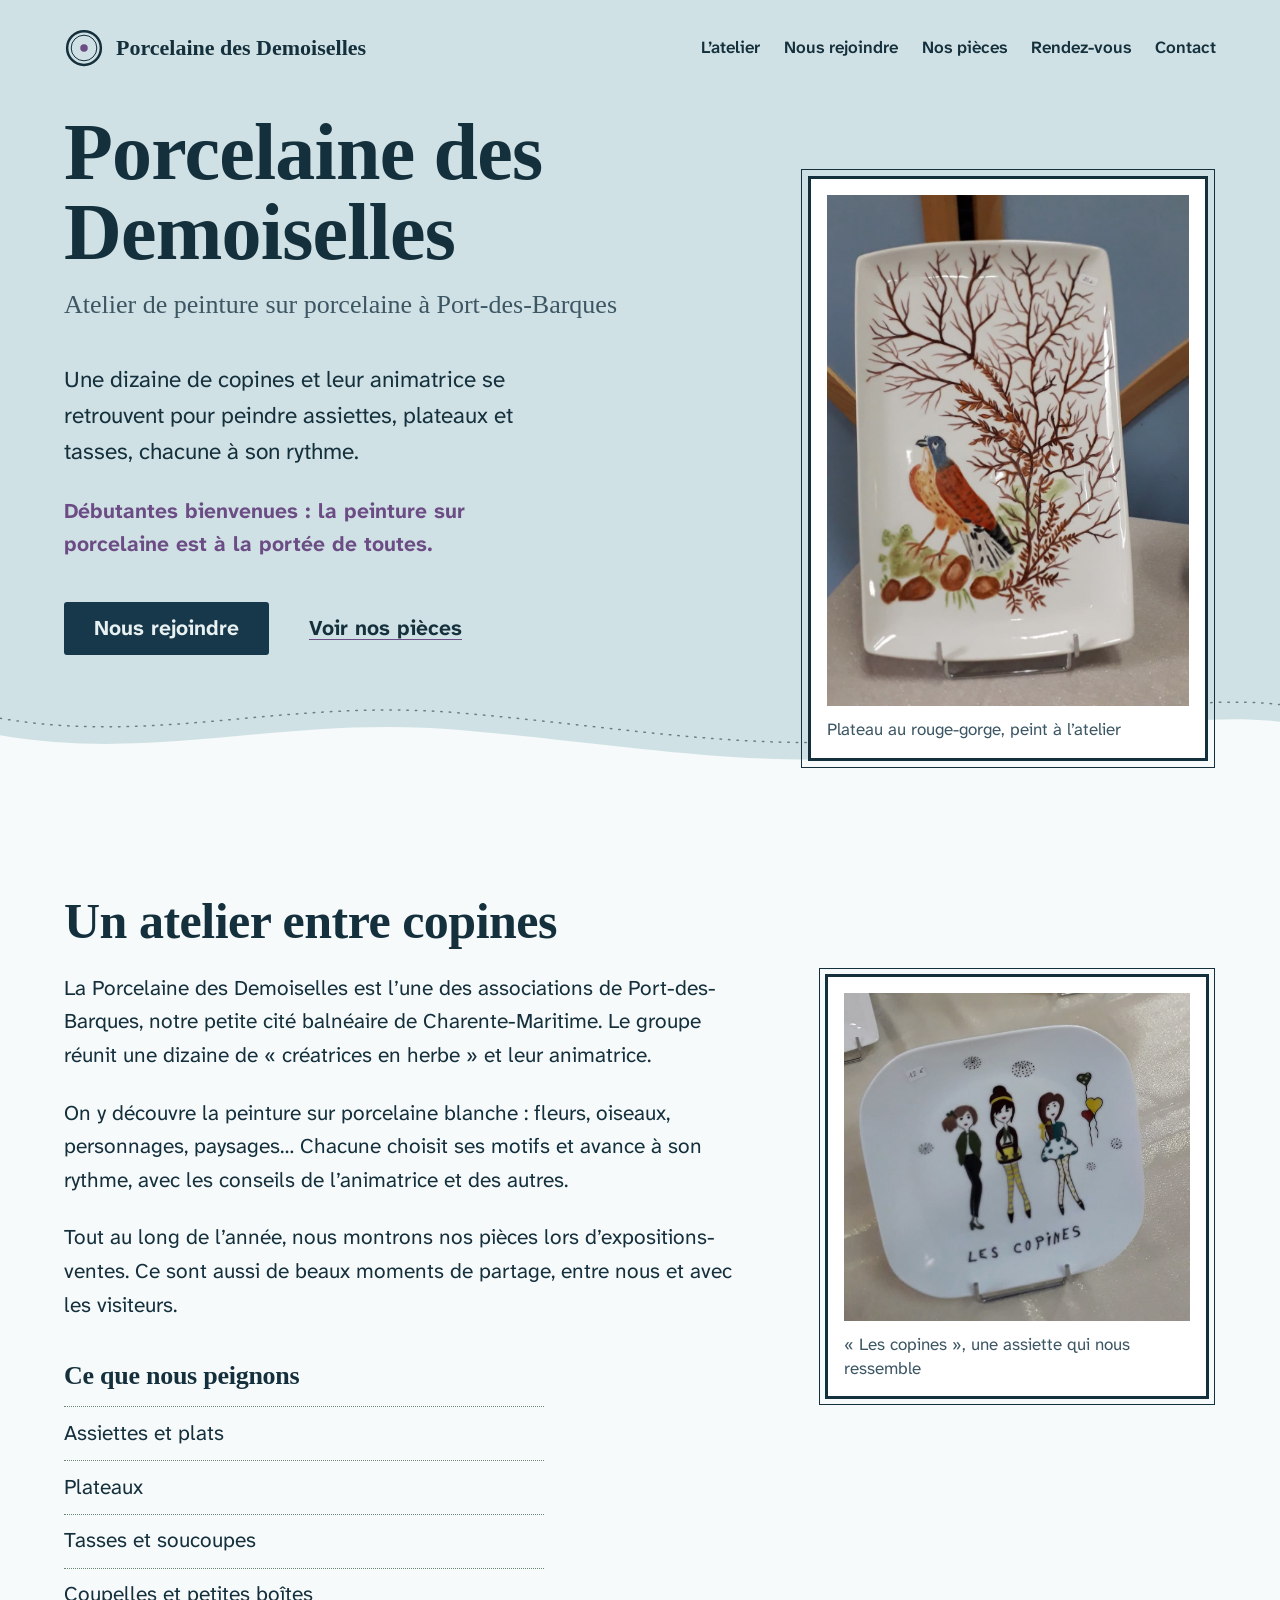
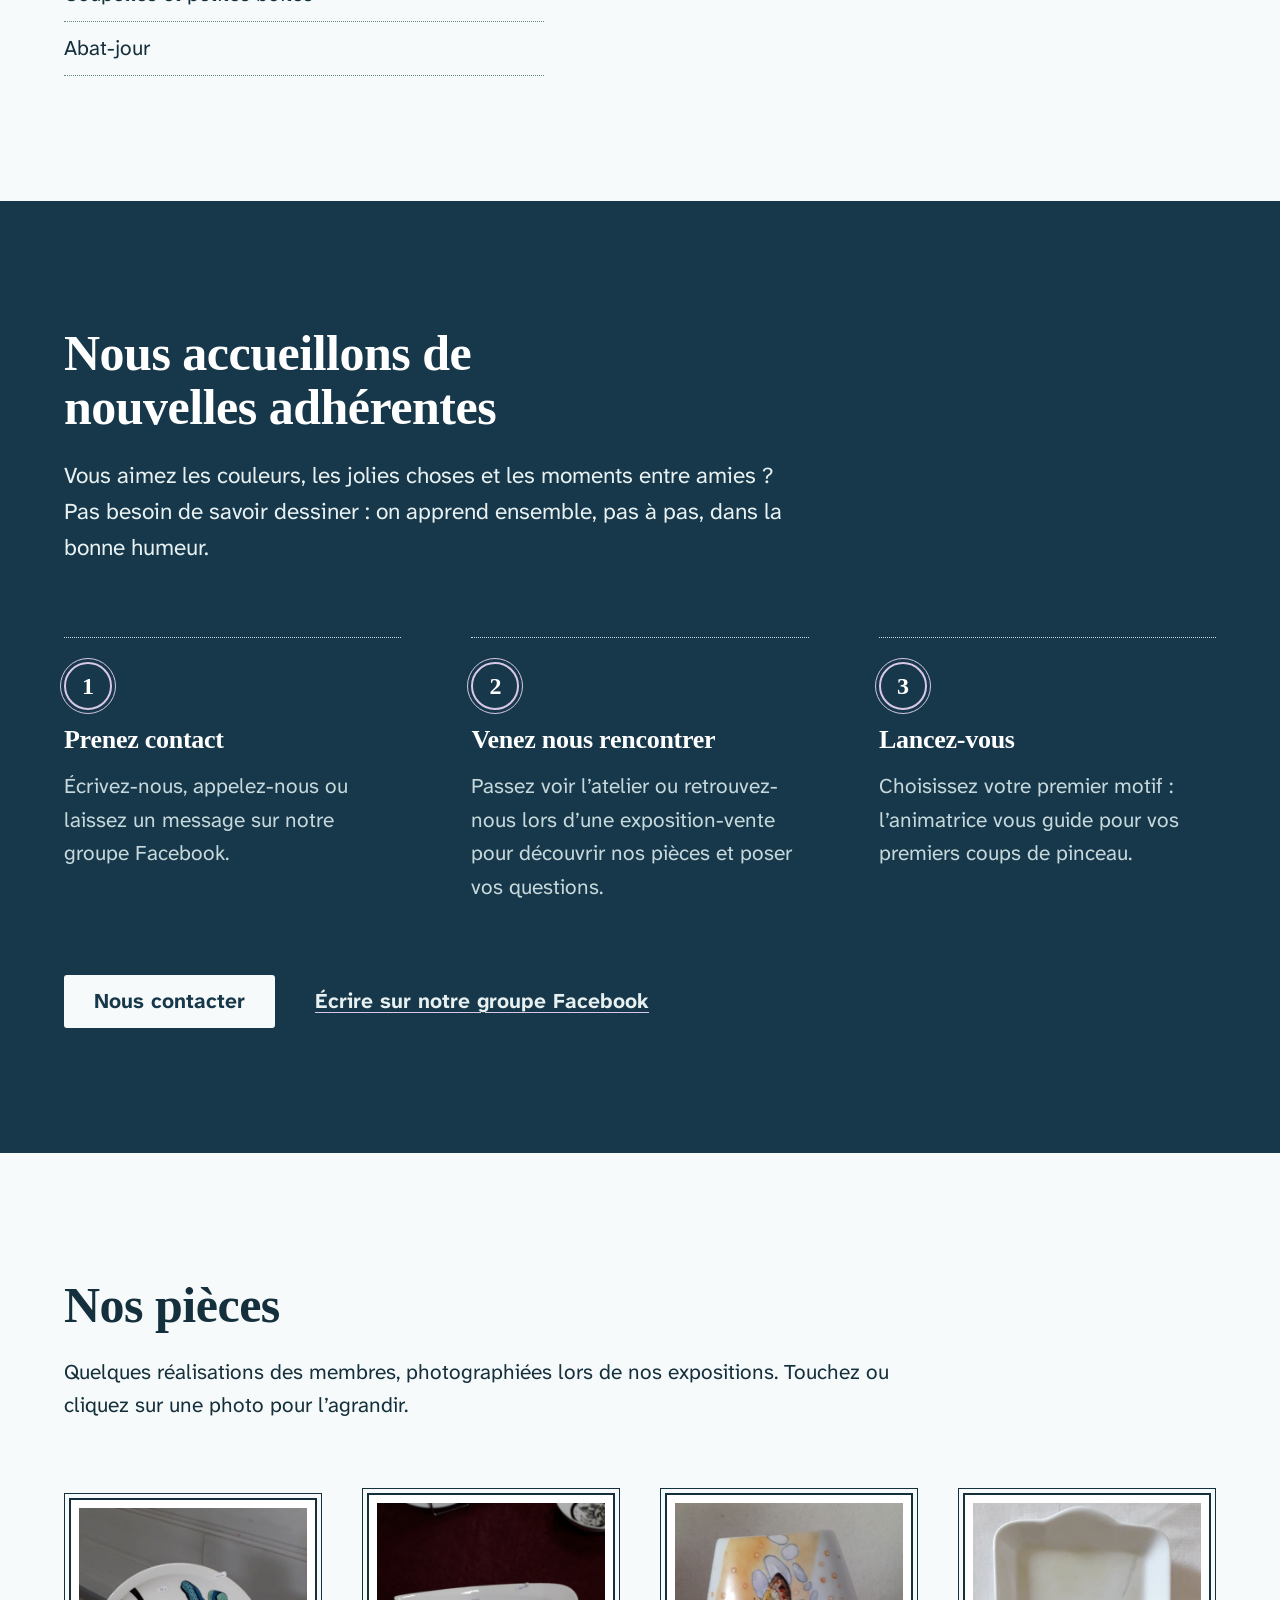
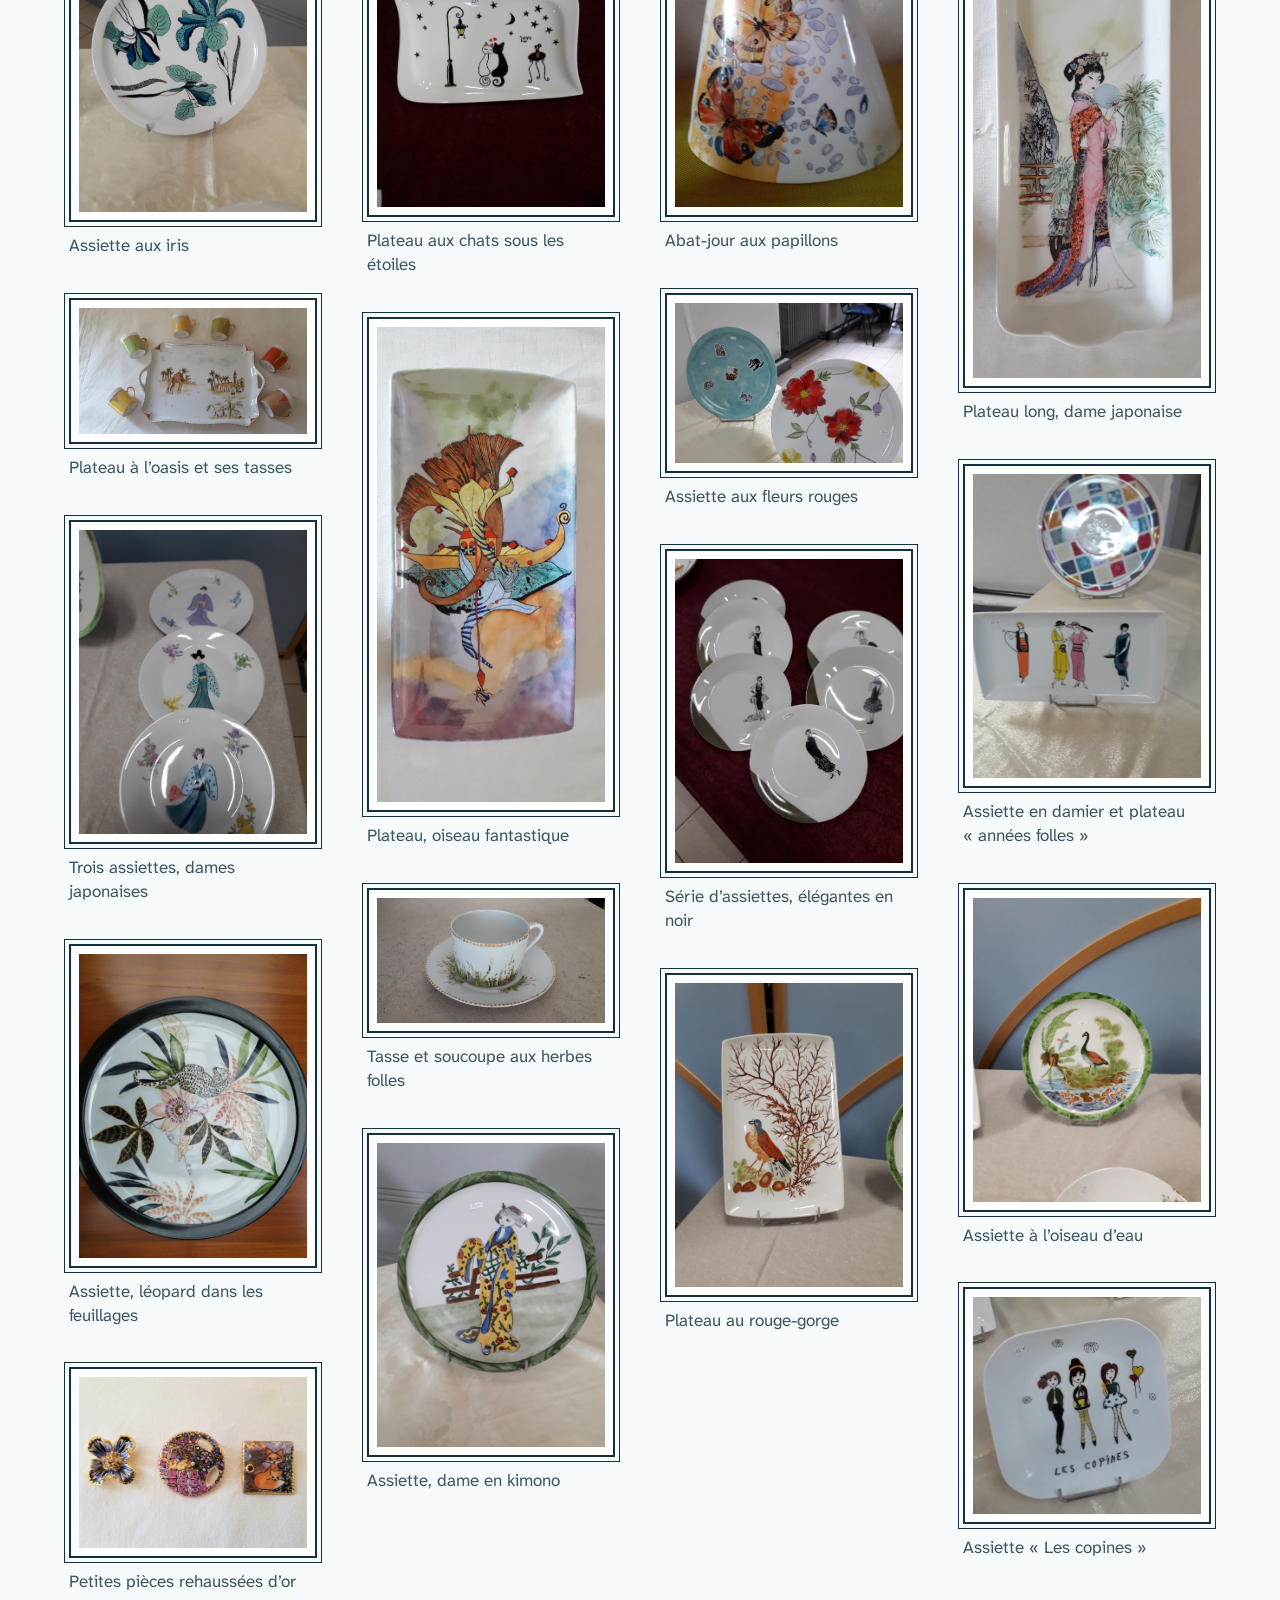
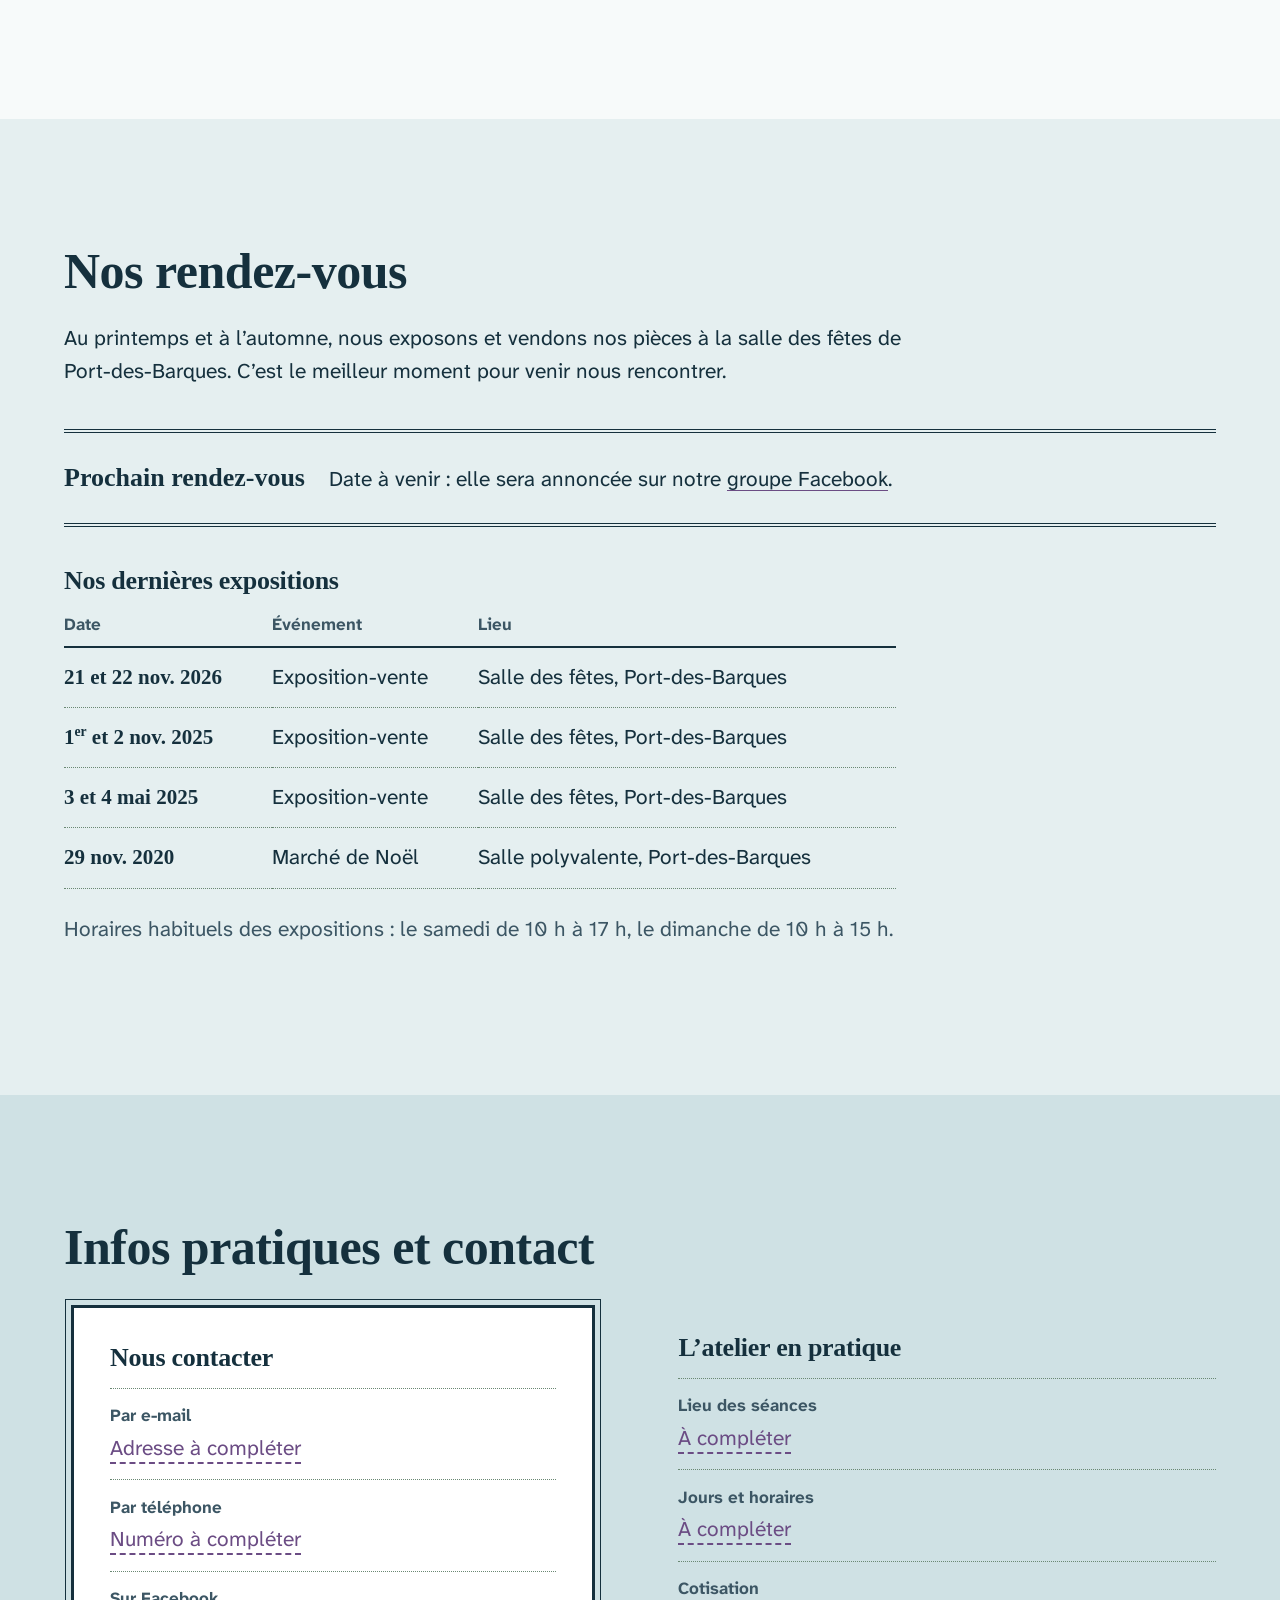
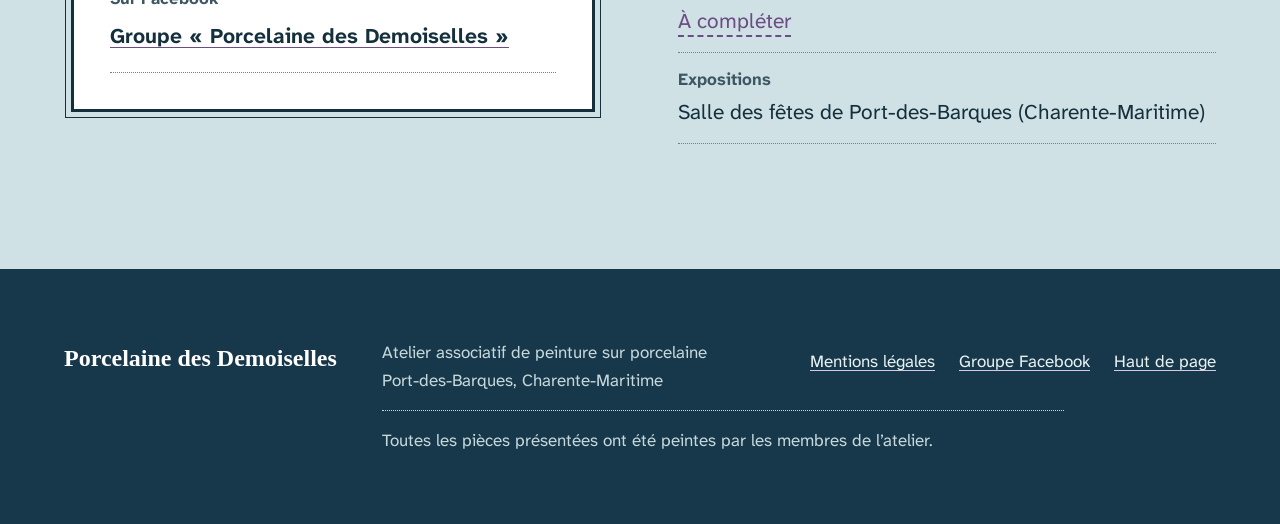
==== index.html @ e753bbe0 "Site de l'atelier Porcelaine des Demoiselles Page d'accueil (atelier, nous rejoindre, galerie, rende" ====
<!doctype html>
<html lang="fr">
<head>
  <meta charset="utf-8">
  <meta name="viewport" content="width=device-width, initial-scale=1">
  <title>Porcelaine des Demoiselles · Atelier de peinture sur porcelaine à Port-des-Barques</title>
  <meta name="description" content="Atelier associatif de peinture sur porcelaine à Port-des-Barques (Charente-Maritime). Une dizaine de copines et leur animatrice. Débutantes bienvenues : rejoignez-nous !">
  <meta name="theme-color" content="#cfe1e4">

  <!-- Polices hébergées sur le site (aucun appel extérieur) -->
  <link rel="preload" href="./fonts/alegreya.woff2" as="font" type="font/woff2" crossorigin>
  <link rel="preload" href="./fonts/atkinson-hyperlegible-next.woff2" as="font" type="font/woff2" crossorigin>

  <!-- Feuilles de style, dans cet ordre -->
  <link rel="stylesheet" href="./css/base.css">
  <link rel="stylesheet" href="./css/layout.css">
  <link rel="stylesheet" href="./css/sections.css">
  <link rel="stylesheet" href="./css/galerie.css">

  <link rel="icon" href="./images/site/favicon.svg" type="image/svg+xml">
</head>
<body>
  <a class="lien-evitement" href="#contenu">Aller au contenu</a>

  <!-- ============ EN-TÊTE ============ -->
  <header class="entete">
    <div class="conteneur entete__interieur">
      <a class="marque" href="./index.html">
        <svg class="marque__signe" viewBox="0 0 64 64" aria-hidden="true" focusable="false">
          <circle cx="32" cy="32" r="27" fill="none" stroke="currentColor" stroke-width="4"/>
          <circle cx="32" cy="32" r="20.5" fill="none" stroke="currentColor" stroke-width="1.6"/>
          <circle cx="32" cy="32" r="6" class="marque__point"/>
        </svg>
        <span>Porcelaine des Demoiselles</span>
      </a>
      <nav class="navigation" aria-label="Navigation principale">
        <ul>
          <li><a href="#atelier">L’atelier</a></li>
          <li><a href="#rejoindre">Nous rejoindre</a></li>
          <li><a href="#galerie">Nos pièces</a></li>
          <li><a href="#rendez-vous">Rendez-vous</a></li>
          <li><a href="#contact">Contact</a></li>
        </ul>
      </nav>
    </div>
  </header>

  <main id="contenu">

    <!-- ============ ACCUEIL ============ -->
    <section class="accueil" aria-labelledby="titre-accueil">
      <div class="conteneur accueil__grille">
        <div class="accueil__texte">
          <h1 id="titre-accueil">Porcelaine des Demoiselles</h1>
          <p class="accueil__soustitre">Atelier de peinture sur porcelaine à Port-des-Barques</p>
          <p class="accueil__intro">Une dizaine de copines et leur animatrice se retrouvent pour peindre assiettes, plateaux et tasses, chacune à son rythme.</p>
          <p class="accueil__mention">Débutantes bienvenues&nbsp;: la peinture sur porcelaine est à la portée de toutes.</p>
          <div class="actions">
            <a class="bouton" href="#rejoindre">Nous rejoindre</a>
            <a class="lien-fort" href="#galerie">Voir nos pièces</a>
          </div>
        </div>

        <figure class="accueil__image cartouche">
          <img src="./images/site/accueil-rouge-gorge.jpg" width="992" height="1400"
               alt="Plateau rectangulaire peint d’un rouge-gorge au pied d’un arbuste aux fines branches rousses.">
          <figcaption>Plateau au rouge-gorge, peint à l’atelier</figcaption>
        </figure>
      </div>

      <!-- La ligne de côte : une seule courbe ferme le haut de page -->
      <svg class="cote" viewBox="0 0 1440 120" preserveAspectRatio="none" aria-hidden="true" focusable="false">
        <path class="cote__sonde" d="M0,46 C180,78 320,22 520,40 C720,58 860,90 1060,66 C1220,46 1340,18 1440,30"/>
        <path class="cote__terre" d="M0,66 C180,98 320,42 520,60 C720,78 860,110 1060,86 C1220,66 1340,38 1440,50 L1440,120 L0,120 Z"/>
      </svg>
    </section>

    <!-- ============ L'ATELIER ============ -->
    <section class="bande atelier" id="atelier" aria-labelledby="titre-atelier">
      <div class="conteneur atelier__grille">
        <div class="atelier__texte">
          <h2 id="titre-atelier">Un atelier entre copines</h2>
          <p>La Porcelaine des Demoiselles est l’une des associations de Port-des-Barques, notre petite cité balnéaire de Charente-Maritime. Le groupe réunit une dizaine de «&nbsp;créatrices en herbe&nbsp;» et leur animatrice.</p>
          <p>On y découvre la peinture sur porcelaine blanche&nbsp;: fleurs, oiseaux, personnages, paysages… Chacune choisit ses motifs et avance à son rythme, avec les conseils de l’animatrice et des autres.</p>
          <p>Tout au long de l’année, nous montrons nos pièces lors d’expositions-ventes. Ce sont aussi de beaux moments de partage, entre nous et avec les visiteurs.</p>

          <h3>Ce que nous peignons</h3>
          <ul class="liste-sonde">
            <li>Assiettes et plats</li>
            <li>Plateaux</li>
            <li>Tasses et soucoupes</li>
            <li>Coupelles et petites boîtes</li>
            <li>Abat-jour</li>
          </ul>
        </div>

        <figure class="atelier__image cartouche">
          <img src="./images/galerie/assiette-les-copines.jpg" width="1200" height="1138" loading="lazy"
               alt="Assiette carrée peinte de trois jeunes femmes souriantes, avec l’inscription « Les copines ».">
          <figcaption>«&nbsp;Les copines&nbsp;», une assiette qui nous ressemble</figcaption>
        </figure>
      </div>
    </section>

    <!-- ============ NOUS REJOINDRE ============ -->
    <section class="bande bande--profonde rejoindre" id="rejoindre" aria-labelledby="titre-rejoindre">
      <div class="conteneur">
        <h2 id="titre-rejoindre">Nous accueillons de nouvelles adhérentes</h2>
        <p class="rejoindre__intro">Vous aimez les couleurs, les jolies choses et les moments entre amies&nbsp;? Pas besoin de savoir dessiner&nbsp;: on apprend ensemble, pas à pas, dans la bonne humeur.</p>

        <!-- Les trois étapes : textes à adapter si besoin -->
        <ol class="etapes">
          <li class="etape">
            <h3>Prenez contact</h3>
            <p>Écrivez-nous, appelez-nous ou laissez un message sur notre groupe Facebook.</p>
          </li>
          <li class="etape">
            <h3>Venez nous rencontrer</h3>
            <p>Passez voir l’atelier ou retrouvez-nous lors d’une exposition-vente pour découvrir nos pièces et poser vos questions.</p>
          </li>
          <li class="etape">
            <h3>Lancez-vous</h3>
            <p>Choisissez votre premier motif&nbsp;: l’animatrice vous guide pour vos premiers coups de pinceau.</p>
          </li>
        </ol>

        <div class="actions">
          <a class="bouton bouton--clair" href="#contact">Nous contacter</a>
          <a class="lien-fort" href="https://www.facebook.com/groups/818583442289298" rel="noopener">Écrire sur notre groupe Facebook</a>
        </div>
      </div>
    </section>

    <!-- ============ GALERIE ============ -->
    <!-- Pour ajouter une photo : copier un bloc <figure> ... </figure> (voir README.md) -->
    <section class="bande galerie-section" id="galerie" aria-labelledby="titre-galerie">
      <div class="conteneur">
        <h2 id="titre-galerie">Nos pièces</h2>
        <p class="galerie-section__intro">Quelques réalisations des membres, photographiées lors de nos expositions. Touchez ou cliquez sur une photo pour l’agrandir.</p>

        <div class="galerie">
          <figure class="galerie__item">
            <a class="galerie__lien" href="./images/galerie/assiette-iris.jpg">
              <img src="./images/galerie/assiette-iris.jpg" width="1050" height="1400" loading="lazy"
                   alt="Assiette blanche peinte de grands iris bleus et verts.">
            </a>
            <figcaption>Assiette aux iris</figcaption>
          </figure>

          <figure class="galerie__item">
            <a class="galerie__lien" href="./images/galerie/plateau-oasis-tasses.jpg">
              <img src="./images/galerie/plateau-oasis-tasses.jpg" width="1400" height="776" loading="lazy"
                   alt="Plateau à anses peint de chameaux et de palmiers, entouré de six tasses colorées.">
            </a>
            <figcaption>Plateau à l’oasis et ses tasses</figcaption>
          </figure>

          <figure class="galerie__item">
            <a class="galerie__lien" href="./images/galerie/trio-assiettes-geishas.jpg">
              <img src="./images/galerie/trio-assiettes-geishas.jpg" width="1050" height="1400" loading="lazy"
                   alt="Trois assiettes peintes chacune d’une dame japonaise en kimono pastel.">
            </a>
            <figcaption>Trois assiettes, dames japonaises</figcaption>
          </figure>

          <figure class="galerie__item">
            <a class="galerie__lien" href="./images/galerie/assiette-leopard.jpg">
              <img src="./images/galerie/assiette-leopard.jpg" width="1050" height="1400" loading="lazy"
                   alt="Assiette au bord noir peinte d’un léopard caché dans des feuillages tropicaux.">
            </a>
            <figcaption>Assiette, léopard dans les feuillages</figcaption>
          </figure>

          <figure class="galerie__item">
            <a class="galerie__lien" href="./images/galerie/petites-pieces-dorees.jpg">
              <img src="./images/galerie/petites-pieces-dorees.jpg" width="1080" height="810" loading="lazy"
                   alt="Trois petites pièces rehaussées d’or : une coupelle en forme de fleur, une boîte ronde rose et un carreau aux renards.">
            </a>
            <figcaption>Petites pièces rehaussées d’or</figcaption>
          </figure>

          <figure class="galerie__item">
            <a class="galerie__lien" href="./images/galerie/plateau-chats-etoiles.jpg">
              <img src="./images/galerie/plateau-chats-etoiles.jpg" width="1050" height="1400" loading="lazy"
                   alt="Plateau blanc peint de deux chats noirs sous un réverbère et un ciel étoilé.">
            </a>
            <figcaption>Plateau aux chats sous les étoiles</figcaption>
          </figure>

          <figure class="galerie__item">
            <a class="galerie__lien" href="./images/galerie/plateau-oiseau-fantastique.jpg">
              <img src="./images/galerie/plateau-oiseau-fantastique.jpg" width="672" height="1400" loading="lazy"
                   alt="Plateau long peint d’un oiseau fantastique à la crête en éventail, sur un fond irisé.">
            </a>
            <figcaption>Plateau, oiseau fantastique</figcaption>
          </figure>

          <figure class="galerie__item">
            <a class="galerie__lien" href="./images/galerie/tasse-herbes-folles.jpg">
              <img src="./images/galerie/tasse-herbes-folles.jpg" width="1400" height="772" loading="lazy"
                   alt="Tasse et soucoupe blanches peintes d’herbes folles.">
            </a>
            <figcaption>Tasse et soucoupe aux herbes folles</figcaption>
          </figure>

          <figure class="galerie__item">
            <a class="galerie__lien" href="./images/galerie/assiette-dame-kimono.jpg">
              <img src="./images/galerie/assiette-dame-kimono.jpg" width="1050" height="1400" loading="lazy"
                   alt="Assiette au bord vert peinte d’une dame en kimono jaune.">
            </a>
            <figcaption>Assiette, dame en kimono</figcaption>
          </figure>

          <figure class="galerie__item">
            <a class="galerie__lien" href="./images/galerie/abat-jour-papillons.jpg">
              <img src="./images/galerie/abat-jour-papillons.jpg" width="720" height="960" loading="lazy"
                   alt="Abat-jour en porcelaine peint de papillons orangés.">
            </a>
            <figcaption>Abat-jour aux papillons</figcaption>
          </figure>

          <figure class="galerie__item">
            <a class="galerie__lien" href="./images/galerie/assiette-fleurs-rouges.jpg">
              <img src="./images/galerie/assiette-fleurs-rouges.jpg" width="1400" height="984" loading="lazy"
                   alt="Assiette peinte de grandes fleurs rouges, à côté d’une assiette turquoise décorée de chats.">
            </a>
            <figcaption>Assiette aux fleurs rouges</figcaption>
          </figure>

          <figure class="galerie__item">
            <a class="galerie__lien" href="./images/galerie/assiettes-elegantes.jpg">
              <img src="./images/galerie/assiettes-elegantes.jpg" width="1050" height="1400" loading="lazy"
                   alt="Six assiettes blanches peintes de silhouettes de femmes élégantes vêtues de noir.">
            </a>
            <figcaption>Série d’assiettes, élégantes en noir</figcaption>
          </figure>

          <figure class="galerie__item">
            <a class="galerie__lien" href="./images/galerie/plateau-rouge-gorge.jpg">
              <img src="./images/galerie/plateau-rouge-gorge.jpg" width="1050" height="1400" loading="lazy"
                   alt="Plateau rectangulaire peint d’un rouge-gorge au pied d’un arbuste aux fines branches rousses.">
            </a>
            <figcaption>Plateau au rouge-gorge</figcaption>
          </figure>

          <figure class="galerie__item">
            <a class="galerie__lien" href="./images/galerie/plateau-long-geisha.jpg">
              <img src="./images/galerie/plateau-long-geisha.jpg" width="672" height="1400" loading="lazy"
                   alt="Plateau long et étroit peint d’une dame japonaise en kimono rose.">
            </a>
            <figcaption>Plateau long, dame japonaise</figcaption>
          </figure>

          <figure class="galerie__item">
            <a class="galerie__lien" href="./images/galerie/assiette-damier-plateau-annees-folles.jpg">
              <img src="./images/galerie/assiette-damier-plateau-annees-folles.jpg" width="1050" height="1400" loading="lazy"
                   alt="Assiette en damier multicolore posée derrière un plateau peint de trois femmes à la mode des années folles.">
            </a>
            <figcaption>Assiette en damier et plateau «&nbsp;années folles&nbsp;»</figcaption>
          </figure>

          <figure class="galerie__item">
            <a class="galerie__lien" href="./images/galerie/assiette-oiseau-eau.jpg">
              <img src="./images/galerie/assiette-oiseau-eau.jpg" width="1050" height="1400" loading="lazy"
                   alt="Assiette au bord vert peinte d’un oiseau d’eau.">
            </a>
            <figcaption>Assiette à l’oiseau d’eau</figcaption>
          </figure>

          <figure class="galerie__item">
            <a class="galerie__lien" href="./images/galerie/assiette-les-copines.jpg">
              <img src="./images/galerie/assiette-les-copines.jpg" width="1200" height="1138" loading="lazy"
                   alt="Assiette carrée peinte de trois jeunes femmes souriantes, avec l’inscription « Les copines ».">
            </a>
            <figcaption>Assiette «&nbsp;Les copines&nbsp;»</figcaption>
          </figure>
        </div>
      </div>
    </section>

    <!-- ============ RENDEZ-VOUS ============ -->
    <section class="bande bande--eau-claire rendez-vous" id="rendez-vous" aria-labelledby="titre-rendez-vous">
      <div class="conteneur">
        <h2 id="titre-rendez-vous">Nos rendez-vous</h2>
        <p class="rendez-vous__intro">Au printemps et à l’automne, nous exposons et vendons nos pièces à la salle des fêtes de Port-des-Barques. C’est le meilleur moment pour venir nous rencontrer.</p>

        <!-- PROCHAIN RENDEZ-VOUS : remplacer la phrase ci-dessous quand une date est connue.
             Exemple : <strong>Exposition-vente</strong> samedi 2 mai 2027, 10 h – 17 h, salle des fêtes de Port-des-Barques -->
        <p class="prochain">
          <span class="prochain__titre">Prochain rendez-vous</span>
          <span class="prochain__texte">Date à venir&nbsp;: elle sera annoncée sur notre <a href="https://www.facebook.com/groups/818583442289298" rel="noopener">groupe Facebook</a>.</span>
        </p>

        <h3>Nos dernières expositions</h3>
        <!-- Ajouter une ligne <tr> en haut du tableau pour chaque nouvel événement -->
        <table class="annuaire">
          <thead>
            <tr>
              <th scope="col">Date</th>
              <th scope="col">Événement</th>
              <th scope="col">Lieu</th>
            </tr>
          </thead>
          <tbody>
            <tr>
              <td>21 et 22 nov. 2026</td>
              <td>Exposition-vente</td>
              <td>Salle des fêtes, Port-des-Barques</td>
            </tr>
            <tr>
              <td>1<sup>er</sup> et 2 nov. 2025</td>
              <td>Exposition-vente</td>
              <td>Salle des fêtes, Port-des-Barques</td>
            </tr>
            <tr>
              <td>3 et 4 mai 2025</td>
              <td>Exposition-vente</td>
              <td>Salle des fêtes, Port-des-Barques</td>
            </tr>
            <tr>
              <td>29 nov. 2020</td>
              <td>Marché de Noël</td>
              <td>Salle polyvalente, Port-des-Barques</td>
            </tr>
          </tbody>
        </table>
        <p class="note">Horaires habituels des expositions&nbsp;: le samedi de 10 h à 17 h, le dimanche de 10 h à 15 h.</p>
      </div>
    </section>

    <!-- ============ INFOS PRATIQUES ET CONTACT ============ -->
    <!-- Les mentions « à compléter » sont à remplacer par les vraies informations (voir README.md) -->
    <section class="bande bande--eau contact" id="contact" aria-labelledby="titre-contact">
      <div class="conteneur">
        <h2 id="titre-contact">Infos pratiques et contact</h2>

        <div class="contact__grille">
          <div class="cartouche contact__bloc">
            <h3>Nous contacter</h3>
            <dl class="fiche">
              <div>
                <dt>Par e-mail</dt>
                <dd>
                  <span class="a-completer">Adresse à compléter</span>
                  <!-- Remplacer la ligne ci-dessus par :
                  <a href="mailto:votre.adresse@exemple.fr">votre.adresse@exemple.fr</a> -->
                </dd>
              </div>
              <div>
                <dt>Par téléphone</dt>
                <dd>
                  <span class="a-completer">Numéro à compléter</span>
                  <!-- Remplacer la ligne ci-dessus par (numéro sans espaces dans href) :
                  <a href="tel:+33600000000">06 00 00 00 00</a> -->
                </dd>
              </div>
              <div>
                <dt>Sur Facebook</dt>
                <dd><a href="https://www.facebook.com/groups/818583442289298" rel="noopener">Groupe «&nbsp;Porcelaine des Demoiselles&nbsp;»</a></dd>
              </div>
            </dl>
          </div>

          <div class="contact__bloc">
            <h3>L’atelier en pratique</h3>
            <dl class="fiche">
              <div>
                <dt>Lieu des séances</dt>
                <dd><span class="a-completer">À compléter</span></dd>
              </div>
              <div>
                <dt>Jours et horaires</dt>
                <dd><span class="a-completer">À compléter</span></dd>
              </div>
              <div>
                <dt>Cotisation</dt>
                <dd><span class="a-completer">À compléter</span></dd>
              </div>
              <div>
                <dt>Expositions</dt>
                <dd>Salle des fêtes de Port-des-Barques (Charente-Maritime)</dd>
              </div>
            </dl>
          </div>
        </div>
      </div>
    </section>
  </main>

  <!-- ============ PIED DE PAGE ============ -->
  <footer class="pied">
    <div class="conteneur pied__interieur">
      <p class="pied__nom">Porcelaine des Demoiselles</p>
      <p>Atelier associatif de peinture sur porcelaine<br>Port-des-Barques, Charente-Maritime</p>
      <ul class="pied__liens">
        <li><a href="./mentions-legales.html">Mentions légales</a></li>
        <li><a href="https://www.facebook.com/groups/818583442289298" rel="noopener">Groupe Facebook</a></li>
        <li><a href="#contenu">Haut de page</a></li>
      </ul>
      <p class="pied__note">Toutes les pièces présentées ont été peintes par les membres de l’atelier.</p>
    </div>
  </footer>

  <!-- Visionneuse de photos (utilisée par js/galerie.js) -->
  <dialog class="visionneuse" id="visionneuse" aria-label="Photo agrandie">
    <div class="visionneuse__interieur">
      <figure class="visionneuse__figure">
        <img class="visionneuse__image" src="./images/galerie/assiette-iris.jpg" loading="lazy" alt="">
        <figcaption>
          <span class="visionneuse__legende"></span>
          <span class="visionneuse__compteur"></span>
        </figcaption>
      </figure>
      <div class="visionneuse__commandes">
        <button type="button" class="bouton bouton--trait" data-action="precedente">Précédente</button>
        <button type="button" class="bouton" data-action="fermer">Fermer</button>
        <button type="button" class="bouton bouton--trait" data-action="suivante">Suivante</button>
      </div>
    </div>
  </dialog>

  <script src="./js/galerie.js" defer></script>
</body>
</html>
---- css/base.css ----
/* =========================================================
   base.css — polices, couleurs, typographie, éléments communs
   C'est ici qu'on change les couleurs et les tailles du site.
   ========================================================= */

/* ---------- Polices (fichiers dans /fonts, licence libre OFL) ---------- */
@font-face {
  font-family: "Alegreya";
  src: url("../fonts/alegreya.woff2") format("woff2");
  font-weight: 400 800;
  font-style: normal;
  font-display: swap;
}

@font-face {
  font-family: "Atkinson Hyperlegible Next";
  src: url("../fonts/atkinson-hyperlegible-next.woff2") format("woff2");
  font-weight: 200 800;
  font-style: normal;
  font-display: swap;
}

/* ---------- Réglages généraux (variables) ---------- */
:root {
  /* Couleurs : les teintes d'une carte marine de l'estuaire */
  --fond: #f7fafa;          /* blanc froid, comme la porcelaine */
  --blanc: #ffffff;
  --eau-claire: #e5eff0;    /* eau peu profonde, teinte légère */
  --eau: #cfe1e4;           /* eau peu profonde, teinte plus marquée */
  --profond: #17384a;       /* bandeau « Nous rejoindre » et pied de page */
  --encre: #15303d;         /* texte principal et filets */
  --encre-douce: #3c5664;   /* texte secondaire, légendes */
  --obione: #6a8873;        /* vert des prés salés : traits pointillés */
  --lavande: #6b4c84;       /* lavande de mer : le seul accent */
  --lavande-claire: #d8c8e6;/* accent sur fond foncé */
  --sur-profond: #e8f1f2;   /* texte sur fond foncé */
  --sur-profond-doux: #c6d8dc;

  /* Polices */
  --police-titre: "Alegreya", Georgia, "Times New Roman", serif;
  --police-texte: "Atkinson Hyperlegible Next", "Segoe UI", Arial, sans-serif;

  /* Tailles de texte (grandes, pour un confort de lecture) */
  --texte: clamp(1.1875rem, 1.1rem + 0.3vw, 1.3125rem);   /* 19 à 21 px */
  --texte-petit: 1.0625rem;                                 /* 17 px, jamais moins */
  --titre-1: clamp(2.75rem, 1.6rem + 4.4vw, 5rem);
  --titre-2: clamp(2.125rem, 1.6rem + 2vw, 3.125rem);
  --titre-3: clamp(1.375rem, 1.25rem + 0.5vw, 1.625rem);

  /* Espacements */
  --espace-1: 0.5rem;
  --espace-2: 1rem;
  --espace-3: 1.5rem;
  --espace-4: 2.5rem;
  --espace-5: clamp(3rem, 2rem + 3vw, 4.5rem);
  --espace-section: clamp(4.5rem, 3rem + 6vw, 8rem);

  /* Mise en page */
  --largeur-max: 72rem;
  --marge: clamp(1.25rem, 5vw, 3rem);
  --mesure: 62ch;           /* longueur de ligne idéale pour lire */

  color-scheme: light;
}

/* ---------- Remise à zéro légère ---------- */
*,
*::before,
*::after {
  box-sizing: border-box;
}

html {
  -webkit-text-size-adjust: 100%;
  text-size-adjust: 100%;
  scroll-behavior: smooth;
  scrollbar-color: var(--encre-douce) var(--eau-claire);
}

body {
  margin: 0;
  background: var(--fond);
  color: var(--encre);
  font-family: var(--police-texte);
  font-size: var(--texte);
  line-height: 1.6;
  font-variant-numeric: lining-nums;
  caret-color: var(--lavande);
  -webkit-font-smoothing: antialiased;
}

img,
svg {
  display: block;
  max-width: 100%;
}

img {
  height: auto;
}

/* ---------- Titres et paragraphes ---------- */
h1,
h2,
h3 {
  font-family: var(--police-titre);
  font-weight: 700;
  line-height: 1.08;
  letter-spacing: -0.01em;
  color: var(--encre);
  margin: 0 0 var(--espace-3);
  text-wrap: balance;
}

h1 { font-size: var(--titre-1); font-weight: 800; line-height: 1; }
h2 { font-size: var(--titre-2); }
h3 { font-size: var(--titre-3); font-weight: 600; margin-bottom: var(--espace-2); }

/* Plus d'espace au-dessus d'un sous-titre qu'en dessous */
p + h3,
ul + h3,
ol + h3,
table + h3,
.prochain + h3 {
  margin-top: var(--espace-4);
}

p {
  margin: 0 0 var(--espace-3);
  max-width: var(--mesure);
  text-wrap: pretty;
}

ul,
ol {
  margin: 0;
  padding: 0;
}

strong {
  font-weight: 700;
}

sup {
  font-size: 0.65em;
  line-height: 0;
}

/* ---------- Liens ---------- */
a {
  color: inherit;
  text-decoration-line: underline;
  text-decoration-color: var(--lavande);
  text-decoration-thickness: 1px;
  text-underline-offset: 0.2em;
  transition: text-decoration-color 160ms ease-out;
}

/* Au survol, le soulignement devient un double filet */
a:hover {
  text-decoration-style: double;
  text-decoration-thickness: 3px;
}

/* Contour bien visible pour la navigation au clavier */
:focus-visible {
  outline: 3px solid var(--lavande);
  outline-offset: 3px;
  border-radius: 2px;
}

::selection {
  background: var(--lavande-claire);
  color: var(--encre);
}

/* ---------- Boutons ---------- */
.bouton {
  display: inline-flex;
  align-items: center;
  justify-content: center;
  min-height: 3.25rem;
  padding: 0.75rem 1.75rem;
  border: 2px solid var(--profond);
  border-radius: 3px;
  background: var(--profond);
  color: var(--sur-profond);
  font: inherit;
  font-weight: 700;
  line-height: 1.2;
  text-decoration: none;
  cursor: pointer;
  outline: 1px solid transparent;
  outline-offset: 4px;
  transition: outline-color 180ms ease-out, background-color 180ms ease-out;
}

/* Survol : un second filet fin apparaît autour du bouton */
.bouton:hover {
  outline-color: var(--profond);
}

.bouton:focus-visible {
  outline: 3px solid var(--lavande);
  outline-offset: 4px;
}

.bouton--clair {
  background: var(--fond);
  border-color: var(--fond);
  color: var(--profond);
}

.bouton--clair:hover {
  outline-color: var(--fond);
}

.bouton--clair:focus-visible {
  outline-color: var(--lavande-claire);
}

.bouton--trait {
  background: transparent;
  color: var(--profond);
}

/* Lien mis en avant, à côté d'un bouton */
.lien-fort {
  display: inline-flex;
  align-items: center;
  min-height: 3.25rem;
  font-weight: 700;
}

/* Groupe d'actions (bouton + lien) */
.actions {
  display: flex;
  flex-wrap: wrap;
  align-items: center;
  gap: var(--espace-2) var(--espace-4);
  margin-top: var(--espace-4);
}

/* ---------- Cartouche : cadre à double filet (épais + fin) ---------- */
/* Comme les cartouches des cartes marines et les filets peints au bord des assiettes */
.cartouche {
  --ecart-filet: 5px;
  margin: calc(var(--ecart-filet) + 2px);
  padding: clamp(0.625rem, 1.4vw, 1rem);
  background: var(--blanc);
  border: 3px solid var(--encre);
  outline: 1px solid var(--encre);
  outline-offset: var(--ecart-filet);
}

figure {
  margin: 0;
}

figcaption {
  margin-top: 0.75rem;
  color: var(--encre-douce);
  font-size: var(--texte-petit);
  line-height: 1.4;
}

/* ---------- Informations encore à remplir ---------- */
/* Repère visible tant que la vraie information n'est pas saisie */
.a-completer {
  color: var(--lavande);
  font-style: normal;
  border-bottom: 2px dashed var(--lavande);
}

/* ---------- Accessibilité ---------- */
.lien-evitement {
  position: absolute;
  top: var(--espace-1);
  left: var(--espace-1);
  z-index: 10;
  padding: var(--espace-1) var(--espace-2);
  background: var(--profond);
  color: var(--sur-profond);
  font-weight: 700;
  transform: translateY(-200%);
}

.lien-evitement:focus {
  transform: none;
}

@media (prefers-reduced-motion: reduce) {
  html {
    scroll-behavior: auto;
  }

  *,
  *::before,
  *::after {
    transition-duration: 0.01ms !important;
    animation-duration: 0.01ms !important;
  }
}
---- css/layout.css ----
/* =========================================================
   layout.css — conteneur, en-tête, bandes de couleur, pied de page
   ========================================================= */

/* Largeur maximale du contenu + marges sur les côtés */
.conteneur {
  width: 100%;
  max-width: calc(var(--largeur-max) + 2 * var(--marge));
  margin-inline: auto;
  padding-inline: var(--marge);
}

/* ---------- En-tête ---------- */
.entete {
  background: var(--eau);
  padding-block: var(--espace-3) var(--espace-2);
}

.entete__interieur {
  display: flex;
  flex-wrap: wrap;
  align-items: center;
  justify-content: space-between;
  gap: var(--espace-2) var(--espace-4);
}

.marque {
  display: inline-flex;
  align-items: center;
  gap: 0.75rem;
  min-height: 3rem;
  font-family: var(--police-titre);
  font-size: 1.375rem;
  font-weight: 700;
  line-height: 1.1;
  text-decoration: none;
}

.marque__signe {
  width: 2.5rem;
  height: 2.5rem;
  flex: none;
  color: var(--encre);
}

.marque__point {
  fill: var(--lavande);
}

.navigation ul {
  display: flex;
  flex-wrap: wrap;
  gap: 0 var(--espace-3);
  list-style: none;
}

.navigation a {
  display: inline-flex;
  align-items: center;
  min-height: 2.75rem;     /* zone cliquable confortable */
  font-size: var(--texte-petit);
  font-weight: 600;
  text-decoration-color: transparent;
}

.navigation a:hover {
  text-decoration-color: var(--lavande);
}

/* ---------- Bandes (sections) ---------- */
.bande {
  padding-block: var(--espace-section);
}

.bande--eau-claire {
  background: var(--eau-claire);
}

.bande--eau {
  background: var(--eau);
}

/* Bande foncée : on éclaircit textes, liens et contours */
.bande--profonde {
  background: var(--profond);
  color: var(--sur-profond);
}

.bande--profonde h2,
.bande--profonde h3 {
  color: var(--blanc);
}

.bande--profonde a {
  text-decoration-color: var(--lavande-claire);
}

.bande--profonde :focus-visible {
  outline-color: var(--lavande-claire);
}

/* ---------- Pied de page ---------- */
.pied {
  background: var(--profond);
  color: var(--sur-profond-doux);
  padding-block: var(--espace-5);
  font-size: var(--texte-petit);
}

.pied__interieur {
  display: grid;
  gap: var(--espace-2) var(--espace-4);
}

.pied p {
  margin: 0;
}

.pied__nom {
  font-family: var(--police-titre);
  font-size: 1.5rem;
  font-weight: 700;
  color: var(--blanc);
}

.pied__liens {
  display: flex;
  flex-wrap: wrap;
  gap: 0 var(--espace-3);
  list-style: none;
}

.pied a {
  display: inline-flex;
  align-items: center;
  min-height: 2.75rem;
  color: var(--sur-profond);
  text-decoration-color: var(--lavande-claire);
}

.pied :focus-visible {
  outline-color: var(--lavande-claire);
}

.pied__note {
  padding-top: var(--espace-2);
  border-top: 1px dotted var(--sur-profond-doux);
}

@media (min-width: 56rem) {
  .pied__interieur {
    grid-template-columns: 1fr 1.4fr auto;
    align-items: start;
  }

  .pied__nom {
    grid-row: span 2;
  }

  .pied__note {
    grid-column: 2 / -1;
  }
}
---- css/sections.css ----
/* =========================================================
   sections.css — le style de chaque partie de la page
   (accueil, atelier, nous rejoindre, rendez-vous, contact, mentions)
   ========================================================= */

/* ---------- Accueil ---------- */
.accueil {
  --hauteur-cote: clamp(56px, 8vw, 120px);
  position: relative;
  background: var(--eau);
  padding-top: var(--espace-4);
}

.accueil__grille {
  position: relative;
  z-index: 1;               /* la photo passe devant la ligne de côte */
  display: grid;
  gap: var(--espace-5);
  align-items: center;
}

.accueil__texte {
  padding-bottom: var(--espace-2);
}

.accueil h1 {
  margin-bottom: var(--espace-2);
}

.accueil__soustitre {
  font-family: var(--police-titre);
  font-size: var(--titre-3);
  font-weight: 500;
  line-height: 1.3;
  color: var(--encre-douce);
  margin-bottom: var(--espace-4);
}

.accueil__intro {
  font-size: calc(var(--texte) * 1.08);
  max-width: 34ch;
}

.accueil__mention {
  font-weight: 700;
  color: var(--lavande);
  max-width: 34ch;
}

.accueil__image {
  justify-self: center;
  width: min(100%, 26rem);
  --ecart-filet: 6px;
}

/* La ligne de côte en bas de l'accueil */
.cote {
  position: absolute;
  left: 0;
  bottom: 0;
  width: 100%;
  height: var(--hauteur-cote);
}

.cote__terre {
  fill: var(--fond);
}

.cote__sonde {
  fill: none;
  stroke: var(--encre);
  stroke-opacity: 0.55;
  stroke-width: 1.5;
  stroke-dasharray: 1.5 7;
  stroke-linecap: round;
  vector-effect: non-scaling-stroke;
}

@media (min-width: 56rem) {
  .accueil {
    padding-top: var(--espace-3);
  }

  .accueil__grille {
    grid-template-columns: 1.15fr 0.85fr;
    gap: var(--espace-4);
  }

  .accueil__texte {
    padding-bottom: calc(var(--hauteur-cote) + var(--espace-3));
  }

  .accueil__image {
    justify-self: end;
    width: min(100%, 25rem);
    margin-bottom: calc(var(--hauteur-cote) * -0.35);
  }
}

@media (max-width: 55.99rem) {
  .accueil__grille {
    padding-bottom: calc(var(--hauteur-cote) * 0.55);
  }
}

/* ---------- L'atelier ---------- */
.atelier {
  padding-top: calc(var(--espace-section) * 0.9);
}

.atelier__grille {
  display: grid;
  gap: var(--espace-5);
  align-items: start;
}

.atelier__image {
  width: min(100%, 24rem);
  justify-self: center;
}

/* Liste séparée par des pointillés, comme des lignes de sonde */
.liste-sonde {
  list-style: none;
  max-width: 30rem;
  border-top: 1px dotted var(--obione);
}

.liste-sonde li {
  padding-block: 0.6rem;
  border-bottom: 1px dotted var(--obione);
}

@media (min-width: 56rem) {
  .atelier__grille {
    grid-template-columns: 1.25fr 0.75fr;
    gap: var(--espace-5) clamp(3rem, 6vw, 6rem);
  }

  .atelier__image {
    justify-self: end;
    margin-top: calc(var(--titre-2) * 1.6);
  }
}

/* ---------- Nous rejoindre ---------- */
.rejoindre h2 {
  max-width: 18ch;
}

.rejoindre__intro {
  font-size: calc(var(--texte) * 1.08);
  color: var(--sur-profond);
  max-width: 48ch;
  margin-bottom: var(--espace-5);
}

/* Les trois étapes, numérotées dans l'ordre */
.etapes {
  list-style: none;
  counter-reset: etape;
  display: grid;
  gap: var(--espace-4);
}

.etape {
  counter-increment: etape;
  position: relative;
  padding-top: var(--espace-3);
  border-top: 1px dotted var(--sur-profond-doux);
}

.etape::before {
  content: counter(etape);
  display: grid;
  place-items: center;
  width: 3rem;
  height: 3rem;
  margin-bottom: var(--espace-2);
  border: 2px solid var(--lavande-claire);
  border-radius: 50%;
  outline: 1px solid var(--lavande-claire);
  outline-offset: 3px;
  font-family: var(--police-titre);
  font-size: 1.5rem;
  font-weight: 700;
  line-height: 1;
  color: var(--blanc);
}

.etape p {
  color: var(--sur-profond-doux);
  margin-bottom: 0;
}

.rejoindre .actions {
  margin-top: var(--espace-5);
}

@media (min-width: 60rem) {
  .etapes {
    grid-template-columns: repeat(3, 1fr);
    gap: var(--espace-5);
  }
}

/* ---------- Rendez-vous ---------- */
.rendez-vous__intro {
  margin-bottom: var(--espace-4);
}

/* Le prochain rendez-vous : une ligne encadrée d'un double filet */
.prochain {
  display: flex;
  flex-wrap: wrap;
  align-items: baseline;
  gap: var(--espace-1) var(--espace-3);
  max-width: none;
  padding-block: var(--espace-3);
  border-block: 4px double var(--encre);
}

.prochain__titre {
  font-family: var(--police-titre);
  font-size: var(--titre-3);
  font-weight: 700;
}

/* Tableau des expositions, façon annuaire des marées */
.annuaire {
  width: 100%;
  max-width: 52rem;
  border-collapse: collapse;
  font-variant-numeric: lining-nums tabular-nums;
}

.annuaire th {
  padding: 0 var(--espace-2) var(--espace-1) 0;
  font-size: var(--texte-petit);
  font-weight: 700;
  color: var(--encre-douce);
  text-align: left;
  border-bottom: 2px solid var(--encre);
}

.annuaire td {
  padding: 0.8rem var(--espace-2) 0.8rem 0;
  border-bottom: 1px dotted var(--obione);
  vertical-align: top;
}

.annuaire td:first-child {
  font-family: var(--police-titre);
  font-weight: 700;
  white-space: nowrap;
}

.note {
  margin-top: var(--espace-3);
  color: var(--encre-douce);
}

/* Sur petit écran, chaque ligne du tableau devient un petit bloc */
@media (max-width: 40rem) {
  .annuaire thead {
    position: absolute;
    width: 1px;
    height: 1px;
    overflow: hidden;
    clip-path: inset(50%);
  }

  .annuaire tr {
    display: block;
    padding-block: 0.8rem;
    border-bottom: 1px dotted var(--obione);
  }

  .annuaire tbody tr:first-child {
    border-top: 2px solid var(--encre);
  }

  .annuaire td {
    display: block;
    padding: 0;
    border: 0;
  }

  .annuaire td:last-child {
    color: var(--encre-douce);
  }
}

/* ---------- Infos pratiques et contact ---------- */
.contact__grille {
  display: grid;
  gap: var(--espace-5);
  align-items: start;
}

.contact__bloc.cartouche {
  --ecart-filet: 5px;
  padding: clamp(1.25rem, 3vw, 2.25rem);
}

.contact__bloc:not(.cartouche) {
  padding-top: clamp(1.25rem, 3vw, 2.25rem);
}

/* Liste « intitulé : valeur » séparée par des pointillés */
.fiche {
  margin: 0;
}

.fiche > div {
  padding-block: 0.85rem;
  border-bottom: 1px dotted var(--obione);
}

.fiche > div:first-child {
  border-top: 1px dotted var(--obione);
}

.fiche dt {
  font-size: var(--texte-petit);
  font-weight: 700;
  color: var(--encre-douce);
}

.fiche dd {
  margin: 0.15rem 0 0;
  overflow-wrap: anywhere;
}

.fiche a {
  display: inline-flex;
  align-items: center;
  min-height: 2.75rem;
  font-weight: 700;
}

@media (min-width: 56rem) {
  .contact__grille {
    grid-template-columns: 1fr 1fr;
    gap: var(--espace-5) clamp(3rem, 6vw, 6rem);
  }
}

/* ---------- Page des mentions légales ---------- */
.mentions h1 {
  font-size: var(--titre-2);
  margin-bottom: var(--espace-4);
}

.prose h2 {
  font-size: var(--titre-3);
  margin: var(--espace-4) 0 var(--espace-1);
}

.mentions__retour {
  margin-top: var(--espace-5);
}
---- css/galerie.css ----
/* =========================================================
   galerie.css — grille de photos et visionneuse (photo agrandie)
   ========================================================= */

.galerie-section__intro {
  margin-bottom: var(--espace-5);
}

/* Colonnes « en mur » : chaque photo garde ses proportions, rien n'est rogné */
/* 2 colonnes sur téléphone, 3 sur tablette, 4 sur grand écran */
.galerie {
  columns: 2;
  column-gap: var(--espace-2);
}

.galerie__item {
  break-inside: avoid;
  margin-bottom: var(--espace-3);
}

@media (min-width: 48rem) {
  .galerie {
    columns: 3;
    column-gap: var(--espace-4);
  }

  .galerie__item {
    margin-bottom: var(--espace-4);
  }
}

@media (min-width: 72rem) {
  .galerie {
    columns: 4;
  }
}

/* Chaque photo dans un petit cartouche à double filet */
.galerie__lien {
  display: block;
  margin: 5px;
  padding: clamp(0.3rem, 1vw, 0.5rem);
  background: var(--blanc);
  border: 2px solid var(--encre);
  outline: 1px solid var(--encre);
  outline-offset: 4px;
  cursor: zoom-in;
  transition: outline-offset 200ms cubic-bezier(0.16, 1, 0.3, 1), outline-color 200ms ease-out;
}

/* Survol : le filet fin s'écarte et prend la couleur lavande */
.galerie__lien:hover {
  outline-color: var(--lavande);
  outline-offset: 6px;
}

/* Clavier : le filet fin devient épais */
.galerie__lien:focus-visible {
  outline: 3px solid var(--lavande);
  outline-offset: 5px;
  border-radius: 0;
}

.galerie__item figcaption {
  padding-inline: 5px;
}

/* ---------- Visionneuse ---------- */
.visionneuse {
  width: min(100% - 2rem, 64rem);
  max-height: calc(100dvh - 2rem);
  padding: 0;
  border: 3px solid var(--encre);
  outline: 1px solid var(--fond);
  outline-offset: 5px;
  background: var(--fond);
  color: var(--encre);
}

.visionneuse::backdrop {
  background: rgb(21 48 61 / 0.86);
}

.visionneuse__interieur {
  display: grid;
  gap: var(--espace-3);
  padding: clamp(0.75rem, 2.5vw, 1.5rem);
}

.visionneuse__image {
  width: auto;
  max-width: 100%;
  max-height: calc(100dvh - 15rem);
  margin-inline: auto;
  background: var(--blanc);
}

.visionneuse figcaption {
  display: flex;
  flex-wrap: wrap;
  justify-content: space-between;
  gap: var(--espace-1) var(--espace-3);
  font-size: var(--texte);
  color: var(--encre);
}

.visionneuse__compteur {
  color: var(--encre-douce);
  font-variant-numeric: tabular-nums;
}

.visionneuse__commandes {
  display: flex;
  flex-wrap: wrap;
  justify-content: center;
  gap: var(--espace-2);
}

.visionneuse__commandes .bouton {
  flex: 1 1 8.5rem;
  max-width: 13rem;
}

/* Ouverture douce (désactivée si l'on préfère moins d'animations) */
.visionneuse[open] {
  animation: visionneuse-ouvre 240ms cubic-bezier(0.16, 1, 0.3, 1);
}

.visionneuse[open]::backdrop {
  animation: voile-ouvre 240ms ease-out;
}

@keyframes visionneuse-ouvre {
  from { opacity: 0; transform: translateY(8px) scale(0.985); }
  to   { opacity: 1; transform: none; }
}

@keyframes voile-ouvre {
  from { opacity: 0; }
  to   { opacity: 1; }
}
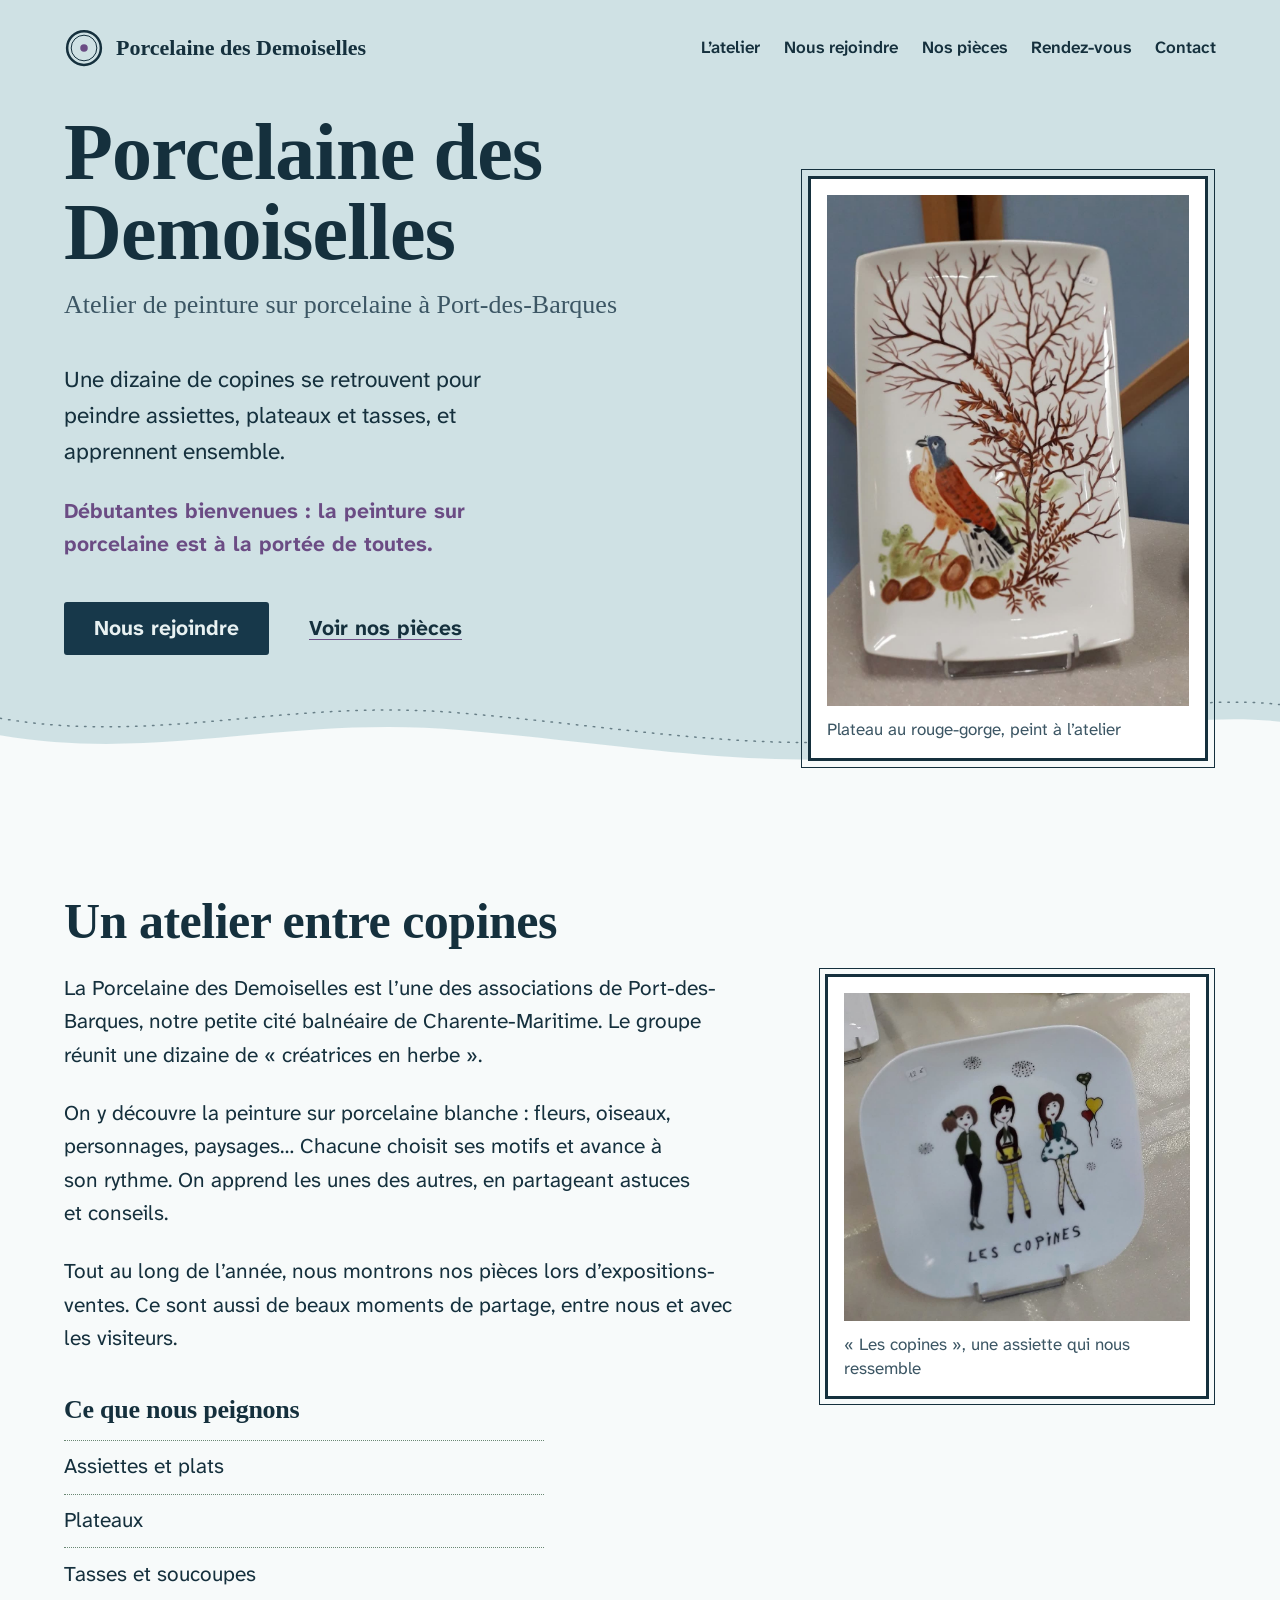
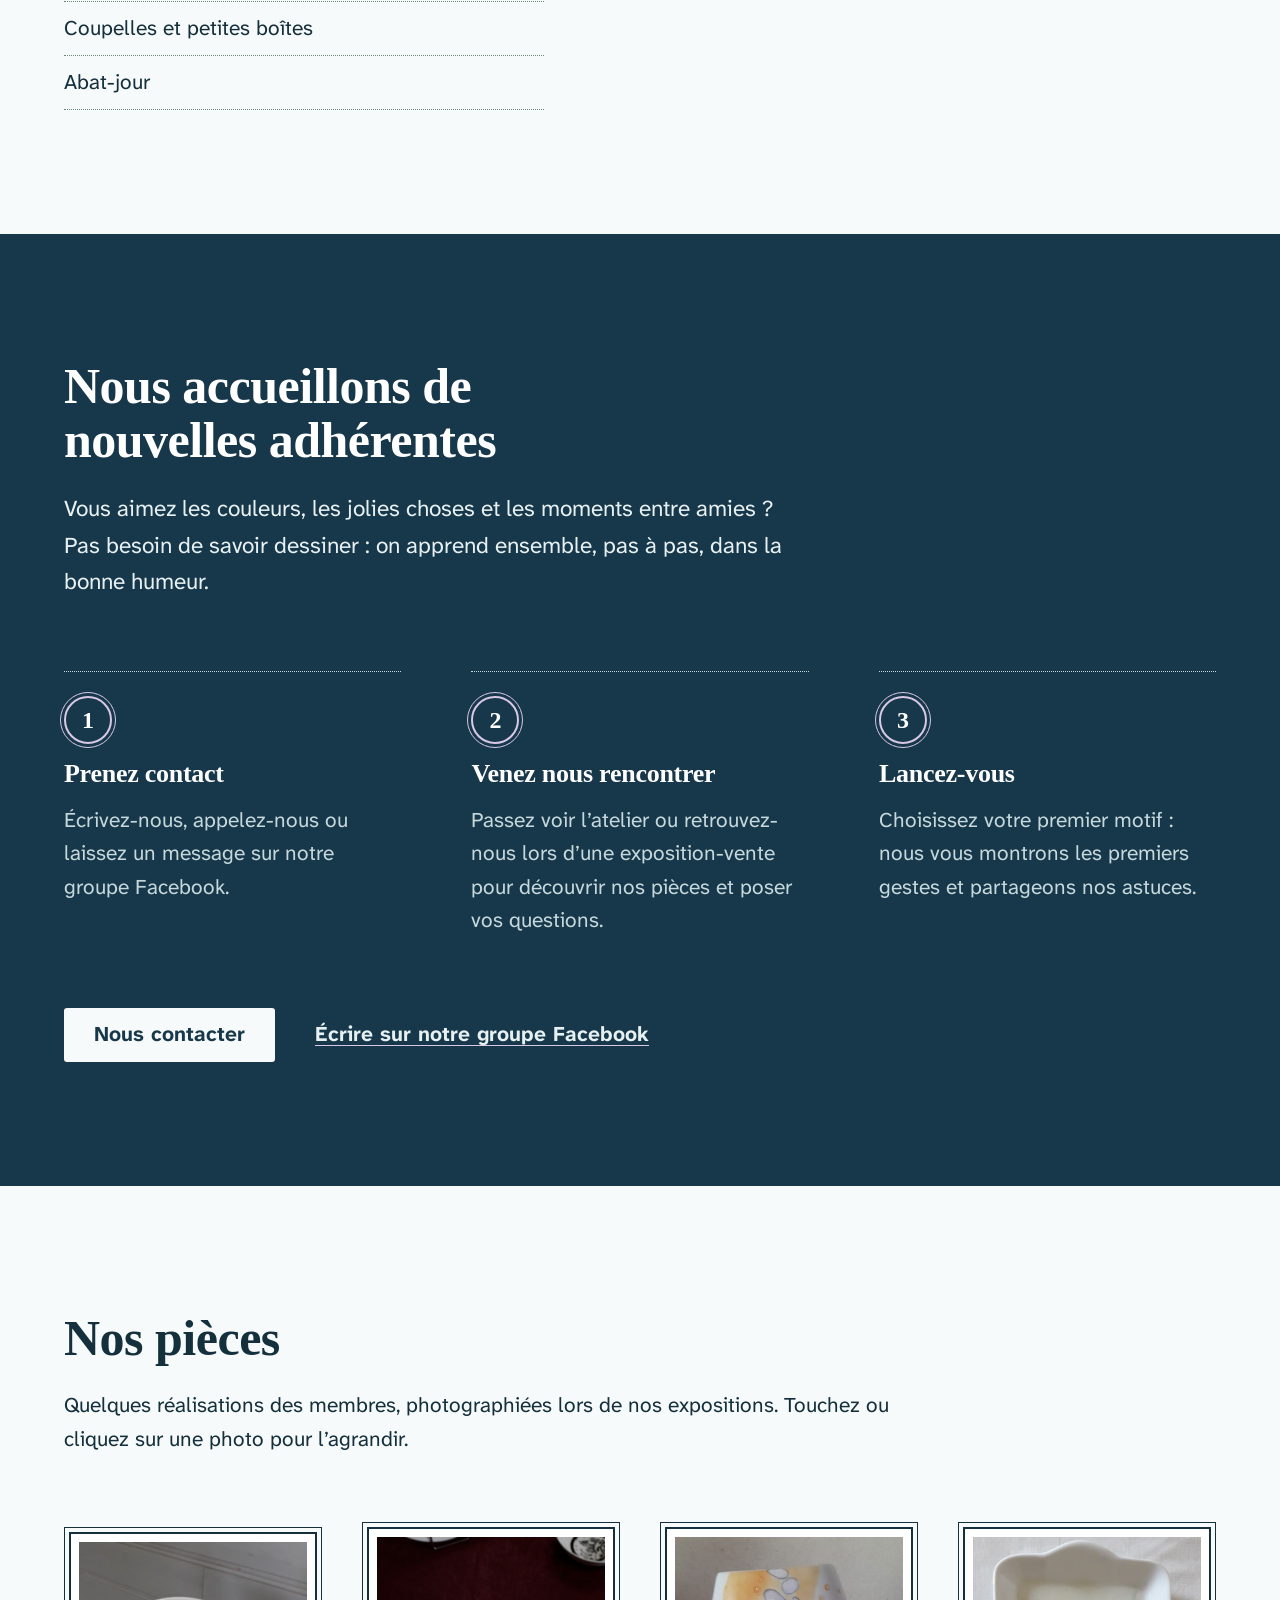
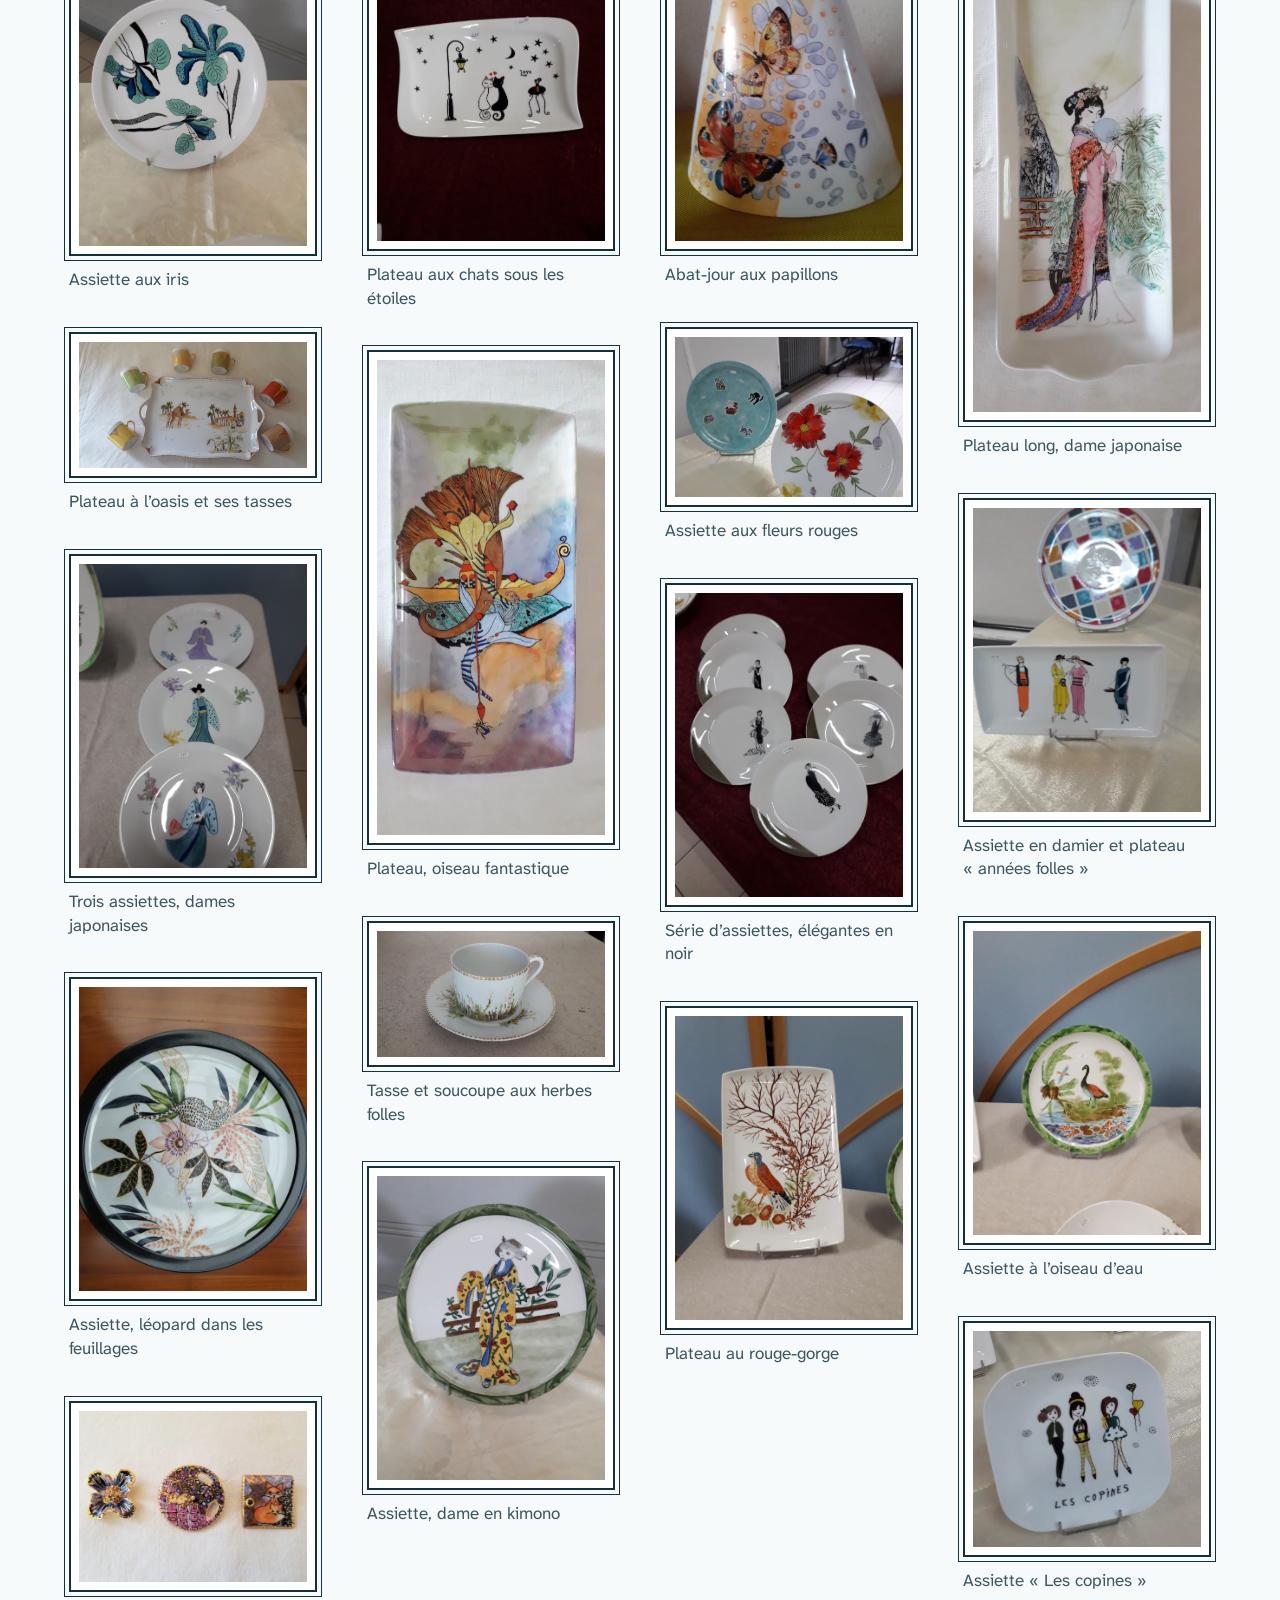
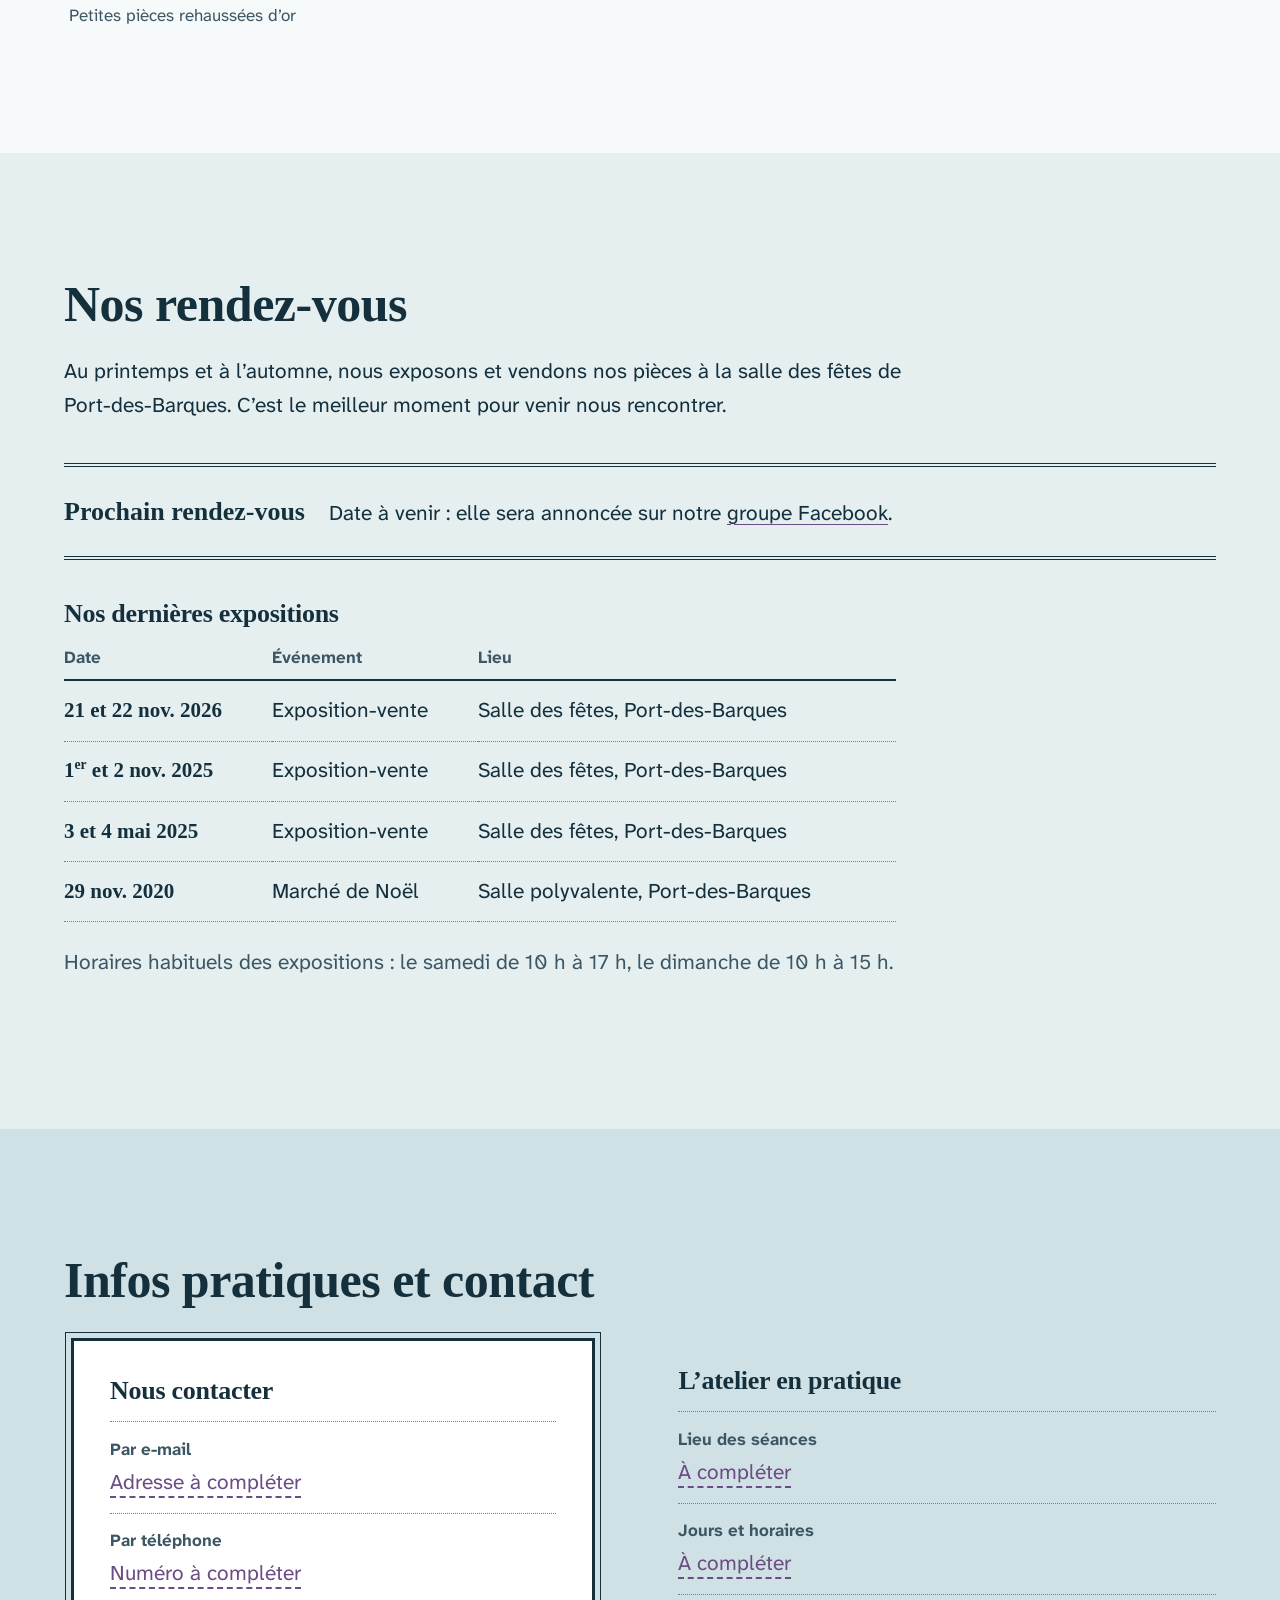
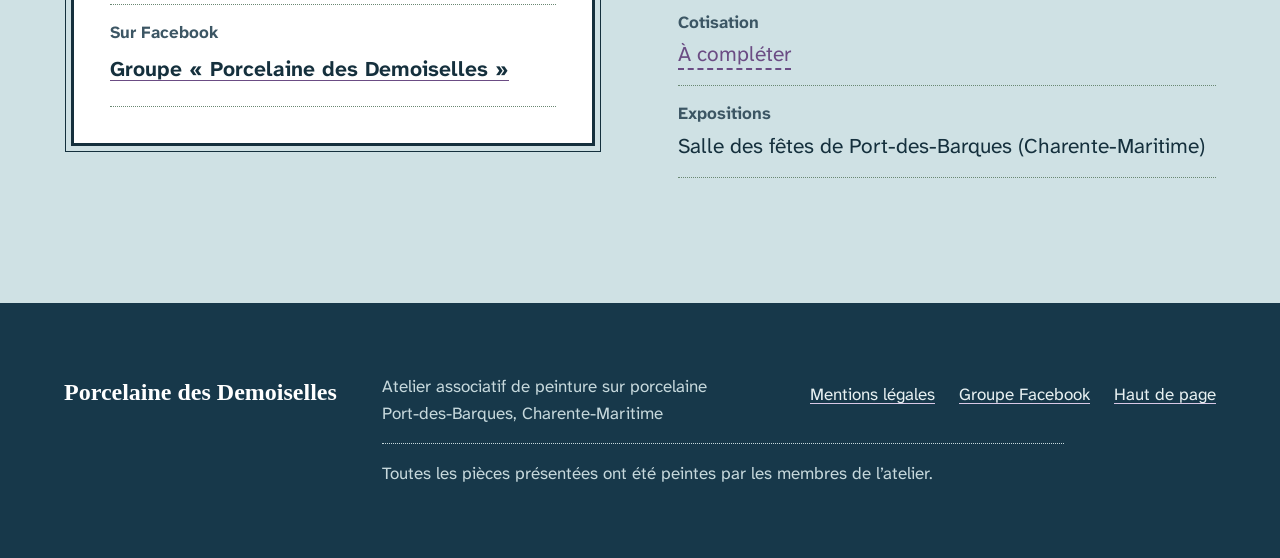
==== commit c76591a5: "Retire les mentions de l'animatrice : les membres apprennent ensemble Co-Authored-By: Claude Opus 5." ====
--- a/index.html
+++ b/index.html
@@ -4,7 +4,7 @@
   <meta charset="utf-8">
   <meta name="viewport" content="width=device-width, initial-scale=1">
   <title>Porcelaine des Demoiselles · Atelier de peinture sur porcelaine à Port-des-Barques</title>
-  <meta name="description" content="Atelier associatif de peinture sur porcelaine à Port-des-Barques (Charente-Maritime). Une dizaine de copines et leur animatrice. Débutantes bienvenues : rejoignez-nous !">
+  <meta name="description" content="Atelier associatif de peinture sur porcelaine à Port-des-Barques (Charente-Maritime). Une dizaine de copines qui apprennent ensemble. Débutantes bienvenues : rejoignez-nous !">
   <meta name="theme-color" content="#cfe1e4">
 
   <!-- Polices hébergées sur le site (aucun appel extérieur) -->
@@ -53,7 +53,7 @@
         <div class="accueil__texte">
           <h1 id="titre-accueil">Porcelaine des Demoiselles</h1>
           <p class="accueil__soustitre">Atelier de peinture sur porcelaine à Port-des-Barques</p>
-          <p class="accueil__intro">Une dizaine de copines et leur animatrice se retrouvent pour peindre assiettes, plateaux et tasses, chacune à son rythme.</p>
+          <p class="accueil__intro">Une dizaine de copines se retrouvent pour peindre assiettes, plateaux et tasses, et apprennent ensemble.</p>
           <p class="accueil__mention">Débutantes bienvenues&nbsp;: la peinture sur porcelaine est à la portée de toutes.</p>
           <div class="actions">
             <a class="bouton" href="#rejoindre">Nous rejoindre</a>
@@ -80,8 +80,8 @@
       <div class="conteneur atelier__grille">
         <div class="atelier__texte">
           <h2 id="titre-atelier">Un atelier entre copines</h2>
-          <p>La Porcelaine des Demoiselles est l’une des associations de Port-des-Barques, notre petite cité balnéaire de Charente-Maritime. Le groupe réunit une dizaine de «&nbsp;créatrices en herbe&nbsp;» et leur animatrice.</p>
-          <p>On y découvre la peinture sur porcelaine blanche&nbsp;: fleurs, oiseaux, personnages, paysages… Chacune choisit ses motifs et avance à son rythme, avec les conseils de l’animatrice et des autres.</p>
+          <p>La Porcelaine des Demoiselles est l’une des associations de Port-des-Barques, notre petite cité balnéaire de Charente-Maritime. Le groupe réunit une dizaine de «&nbsp;créatrices en herbe&nbsp;».</p>
+          <p>On y découvre la peinture sur porcelaine blanche&nbsp;: fleurs, oiseaux, personnages, paysages… Chacune choisit ses motifs et avance à son rythme. On apprend les unes des autres, en partageant astuces et conseils.</p>
           <p>Tout au long de l’année, nous montrons nos pièces lors d’expositions-ventes. Ce sont aussi de beaux moments de partage, entre nous et avec les visiteurs.</p>
 
           <h3>Ce que nous peignons</h3>
@@ -120,7 +120,7 @@
           </li>
           <li class="etape">
             <h3>Lancez-vous</h3>
-            <p>Choisissez votre premier motif&nbsp;: l’animatrice vous guide pour vos premiers coups de pinceau.</p>
+            <p>Choisissez votre premier motif&nbsp;: nous vous montrons les premiers gestes et partageons nos astuces.</p>
           </li>
         </ol>
 
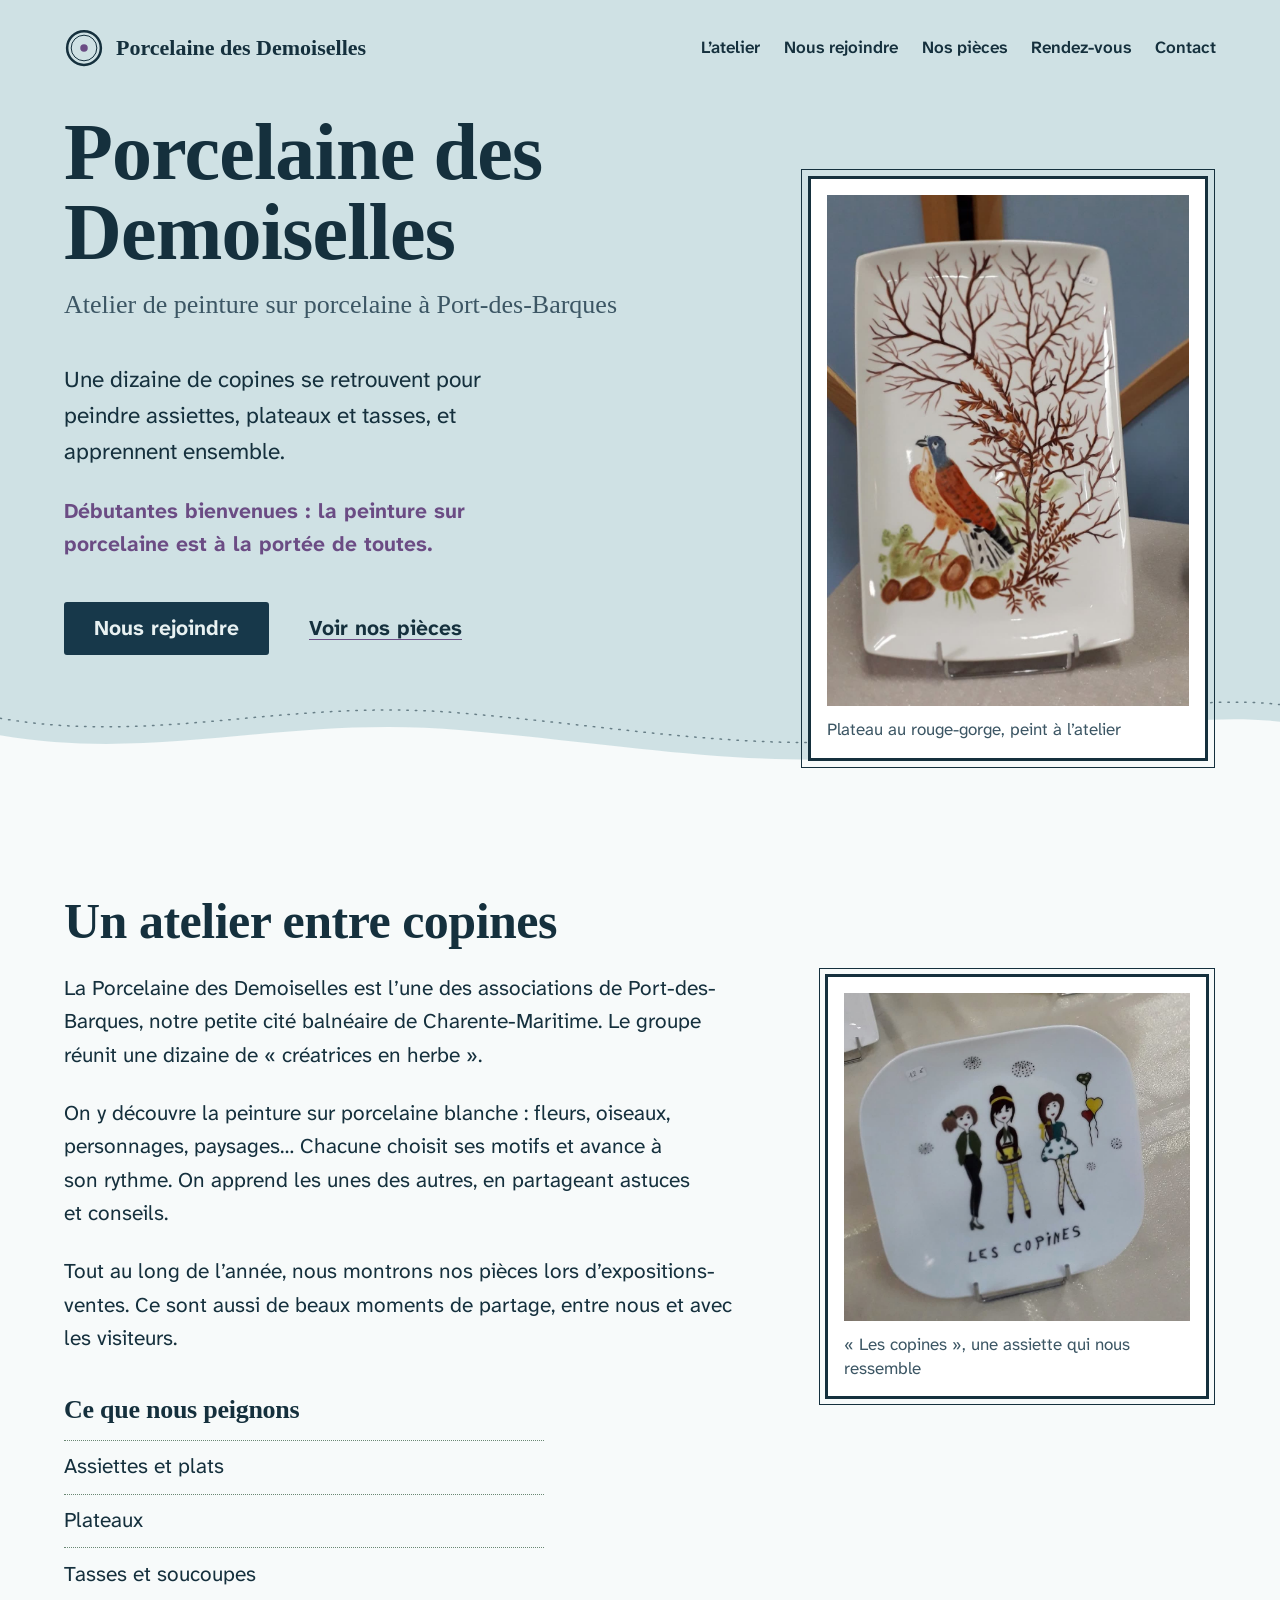
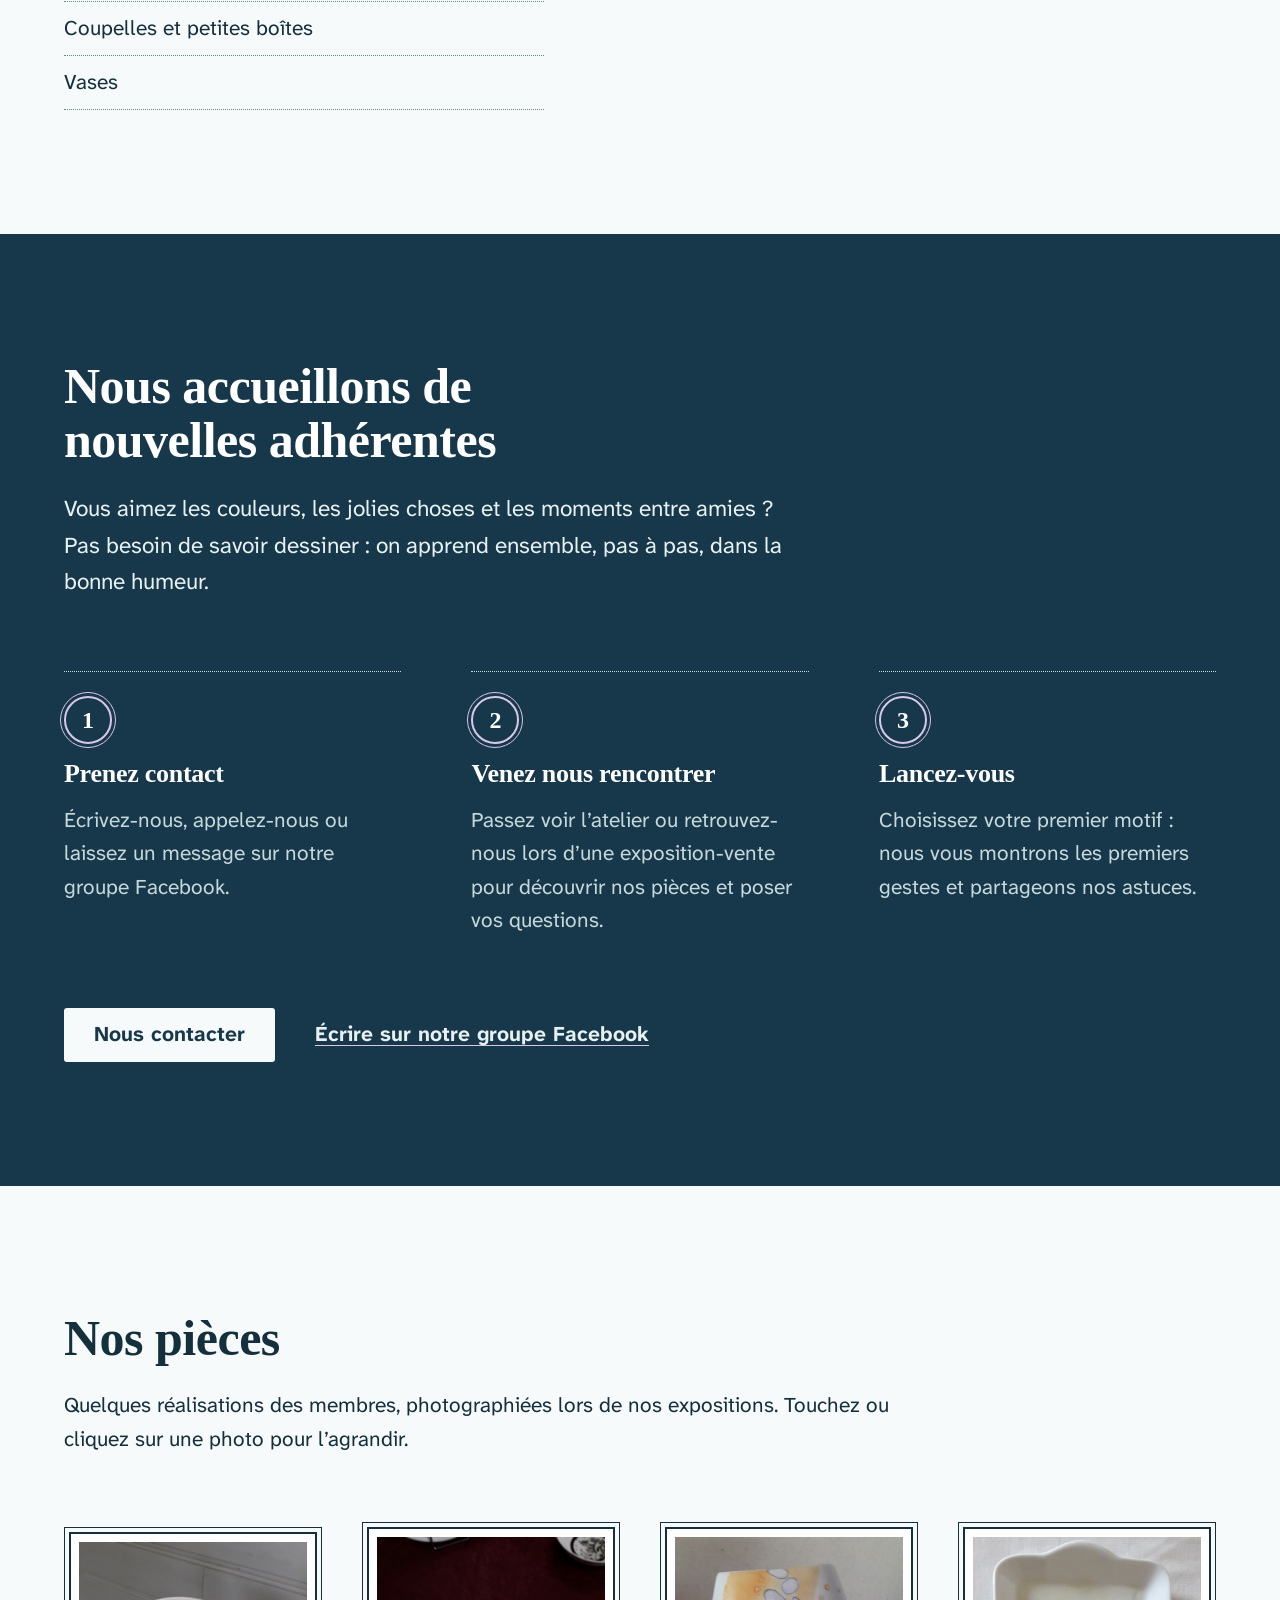
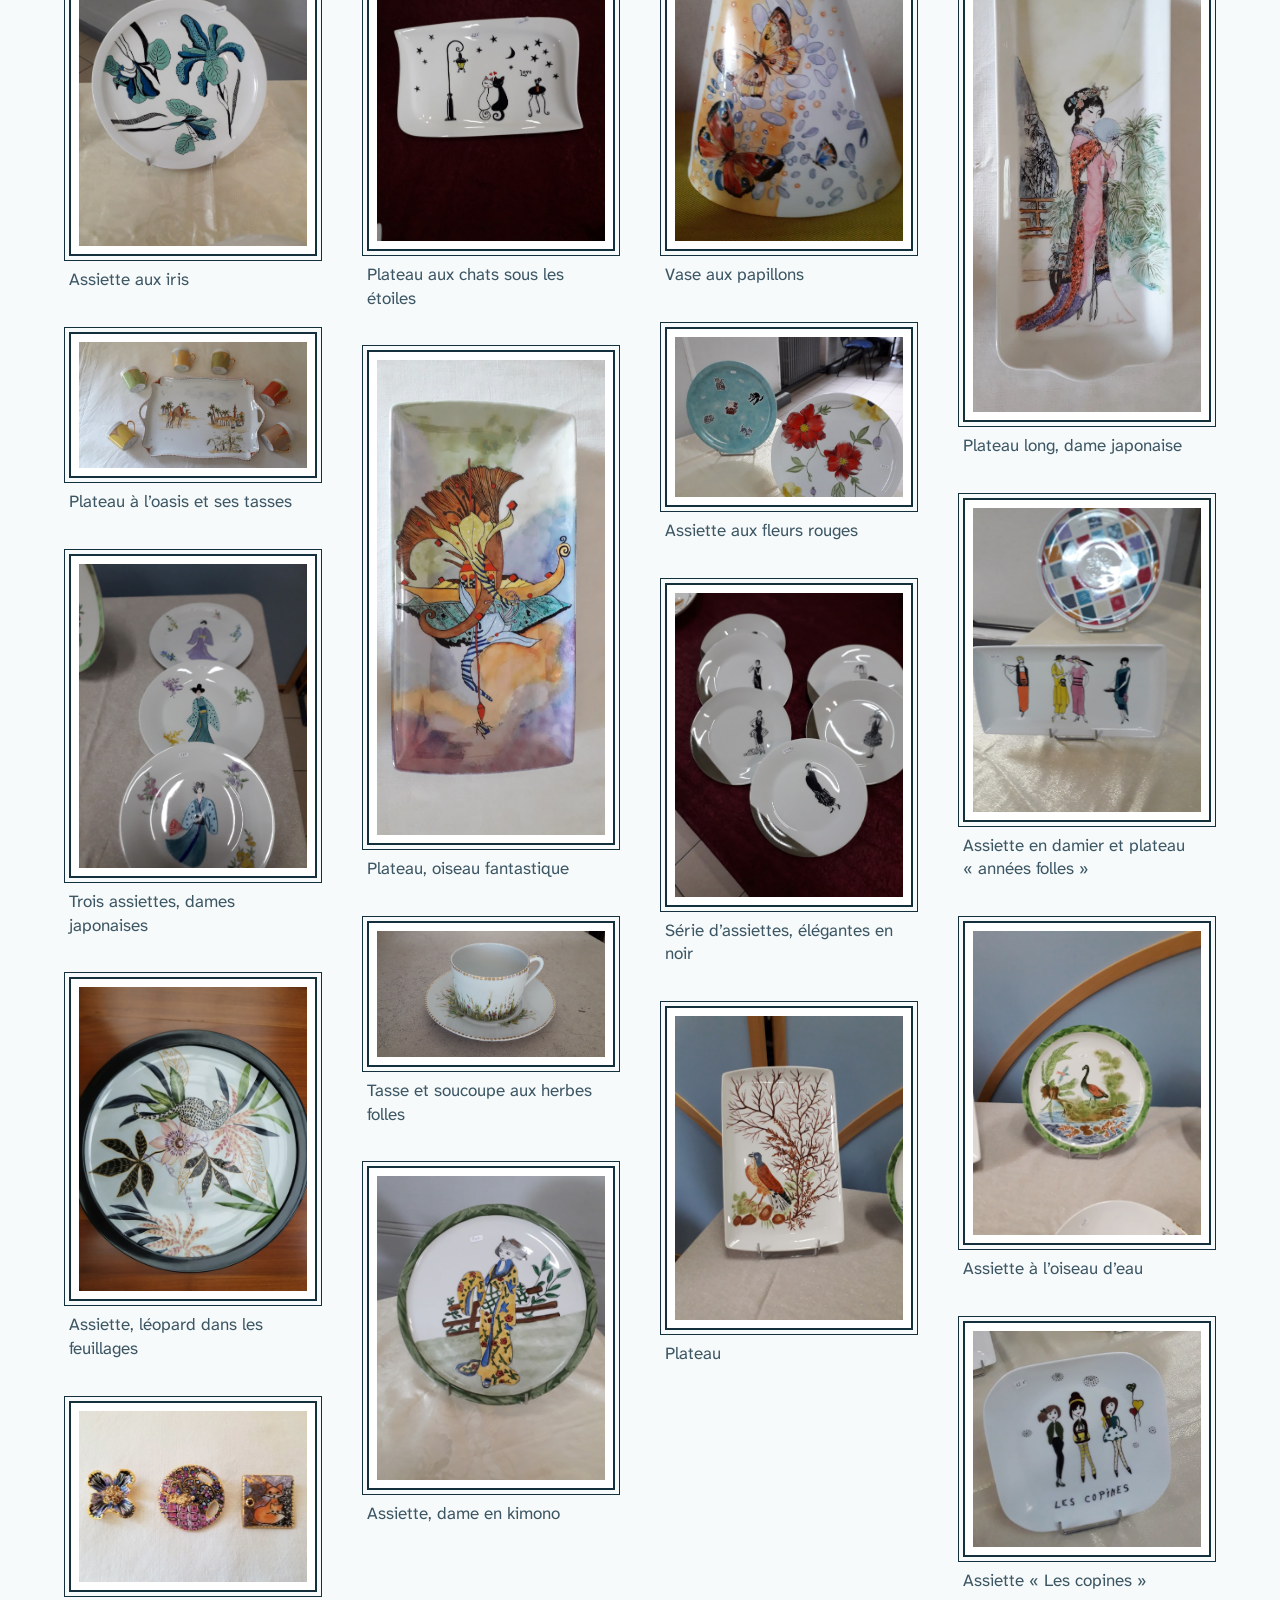
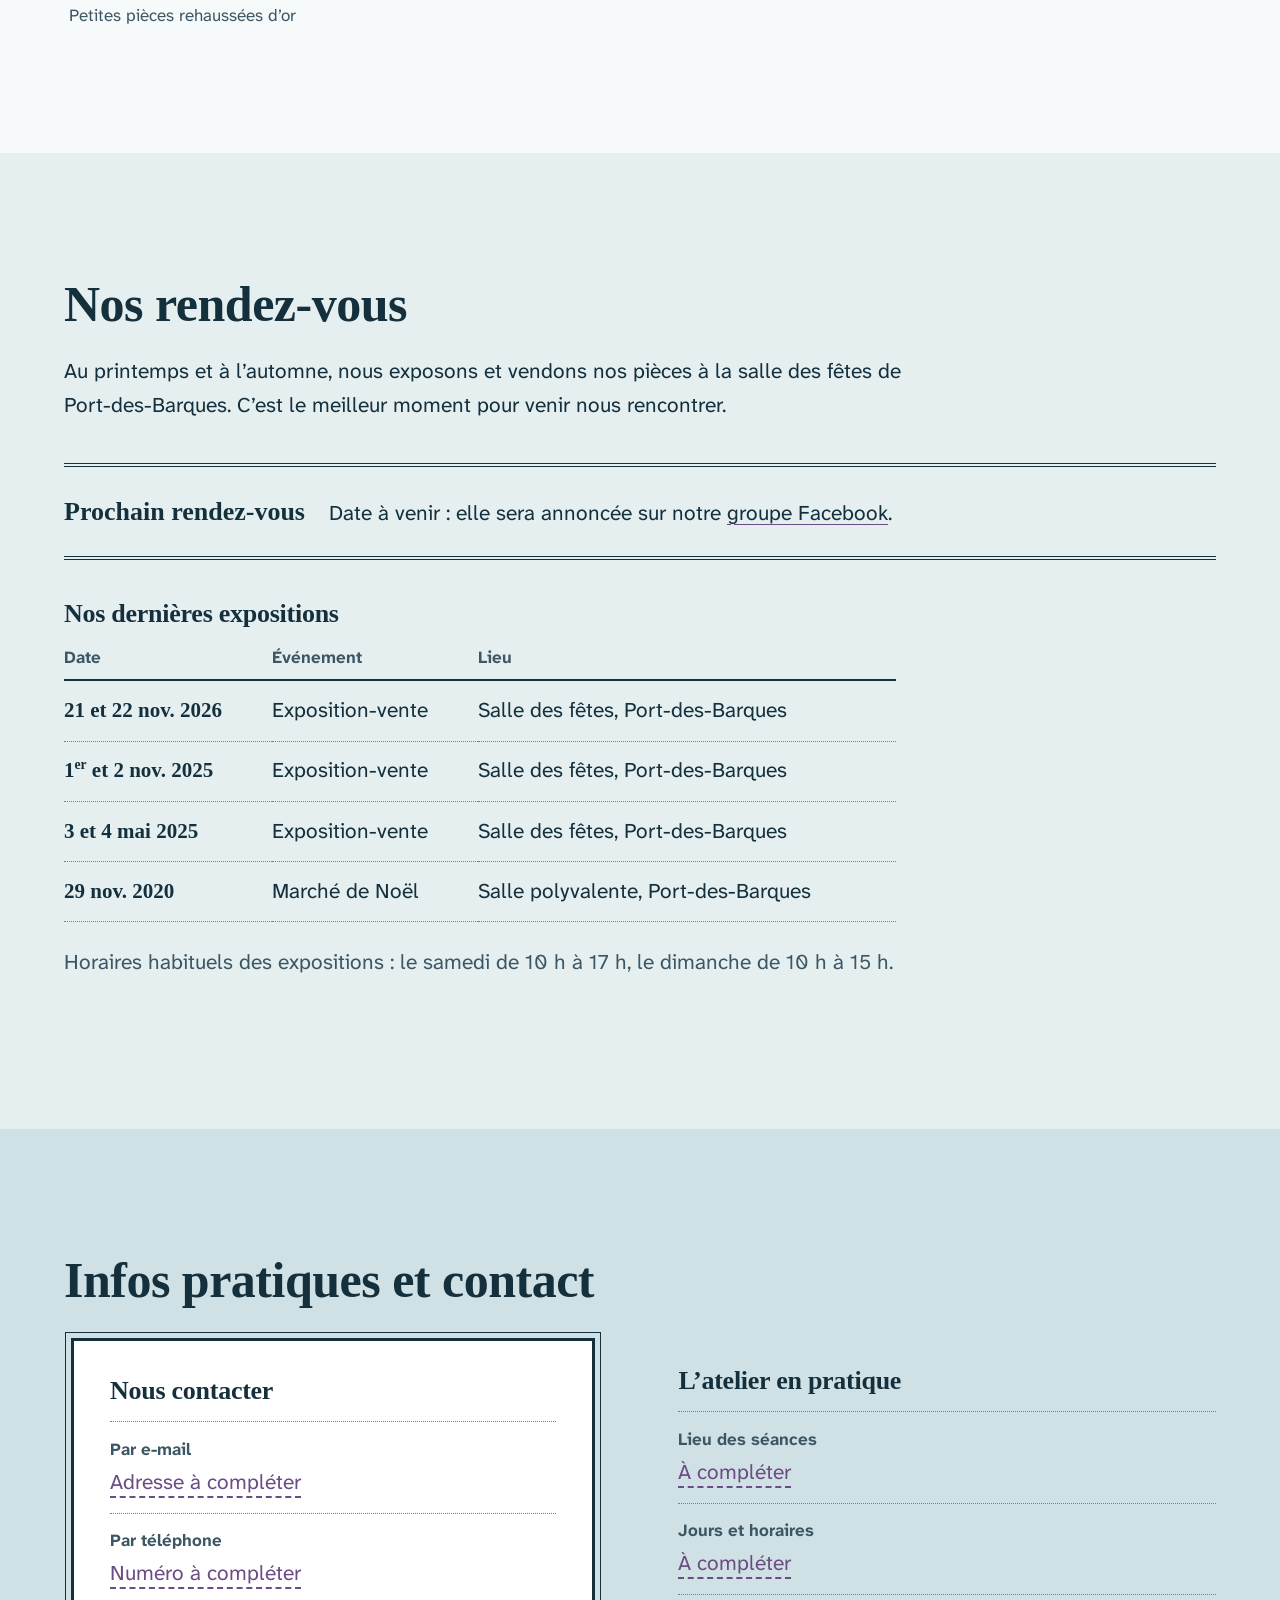
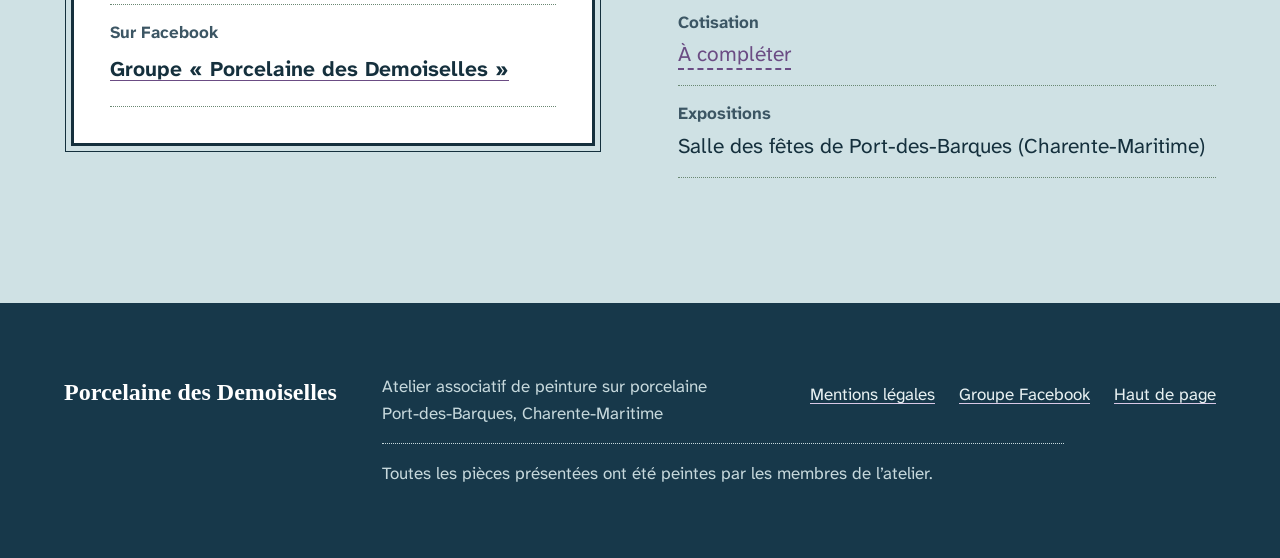
==== commit 75748de1: "Corrige des légendes : vase aux papillons, plateau Co-Authored-By: Claude Opus 5.5 <noreply@anthropi" ====
--- a/index.html
+++ b/index.html
@@ -10,6 +10,9 @@
   <!-- Polices hébergées sur le site (aucun appel extérieur) -->
   <link rel="preload" href="./fonts/alegreya.woff2" as="font" type="font/woff2" crossorigin>
   <link rel="preload" href="./fonts/atkinson-hyperlegible-next.woff2" as="font" type="font/woff2" crossorigin>
+
+  <!-- Signale que JavaScript marche : le menu se replie alors derrière le bouton « Menu » sur téléphone -->
+  <script>document.documentElement.classList.add("js");</script>
 
   <!-- Feuilles de style, dans cet ordre -->
   <link rel="stylesheet" href="./css/base.css">
@@ -33,7 +36,12 @@
         </svg>
         <span>Porcelaine des Demoiselles</span>
       </a>
-      <nav class="navigation" aria-label="Navigation principale">
+      <!-- Bouton « Menu », visible seulement sur téléphone (géré par js/menu.js) -->
+      <button class="menu-bouton" type="button" aria-expanded="false" aria-controls="navigation-principale">
+        <span class="menu-bouton__icone" aria-hidden="true"></span>
+        Menu
+      </button>
+      <nav class="navigation" id="navigation-principale" aria-label="Navigation principale">
         <ul>
           <li><a href="#atelier">L’atelier</a></li>
           <li><a href="#rejoindre">Nous rejoindre</a></li>
@@ -90,7 +98,7 @@
             <li>Plateaux</li>
             <li>Tasses et soucoupes</li>
             <li>Coupelles et petites boîtes</li>
-            <li>Abat-jour</li>
+            <li>Vases</li>
           </ul>
         </div>
 
@@ -214,9 +222,9 @@
           <figure class="galerie__item">
             <a class="galerie__lien" href="./images/galerie/abat-jour-papillons.jpg">
               <img src="./images/galerie/abat-jour-papillons.jpg" width="720" height="960" loading="lazy"
-                   alt="Abat-jour en porcelaine peint de papillons orangés.">
-            </a>
-            <figcaption>Abat-jour aux papillons</figcaption>
+                   alt="Vase en porcelaine peint de papillons orangés.">
+            </a>
+            <figcaption>Vase aux papillons</figcaption>
           </figure>
 
           <figure class="galerie__item">
@@ -238,9 +246,9 @@
           <figure class="galerie__item">
             <a class="galerie__lien" href="./images/galerie/plateau-rouge-gorge.jpg">
               <img src="./images/galerie/plateau-rouge-gorge.jpg" width="1050" height="1400" loading="lazy"
-                   alt="Plateau rectangulaire peint d’un rouge-gorge au pied d’un arbuste aux fines branches rousses.">
-            </a>
-            <figcaption>Plateau au rouge-gorge</figcaption>
+                   alt="Plateau rectangulaire peint.">
+            </a>
+            <figcaption>Plateau</figcaption>
           </figure>
 
           <figure class="galerie__item">
@@ -419,6 +427,7 @@
     </div>
   </dialog>
 
+  <script src="./js/menu.js" defer></script>
   <script src="./js/galerie.js" defer></script>
 </body>
 </html>
--- a/css/layout.css
+++ b/css/layout.css
@@ -67,6 +67,131 @@
   text-decoration-color: var(--lavande);
 }
 
+/* Une partie atteinte depuis le menu reçoit le focus, sans cadre autour */
+section[tabindex="-1"]:focus {
+  outline: none;
+}
+
+/* ---------- Bouton « Menu » (téléphone seulement) ---------- */
+.menu-bouton {
+  display: none;              /* caché sur grand écran et sans JavaScript */
+  align-items: center;
+  gap: 0.7rem;
+  flex: none;
+  min-height: 3rem;
+  padding: 0.5rem 1rem;
+  border: 2px solid var(--encre);
+  border-radius: 3px;
+  background: transparent;
+  color: var(--encre);
+  font: inherit;
+  font-size: var(--texte-petit);
+  font-weight: 700;
+  line-height: 1;
+  cursor: pointer;
+  outline: 1px solid transparent;
+  outline-offset: 3px;
+  transition: outline-color 180ms ease-out;
+}
+
+/* Survol : un second filet fin, comme les autres boutons */
+.menu-bouton:hover {
+  outline-color: var(--encre);
+}
+
+.menu-bouton:focus-visible {
+  outline: 3px solid var(--lavande);
+  outline-offset: 3px;
+}
+
+/* Les trois traits, qui deviennent une croix quand le menu est ouvert */
+.menu-bouton__icone,
+.menu-bouton__icone::before,
+.menu-bouton__icone::after {
+  display: block;
+  width: 1.25rem;
+  height: 2px;
+  background: currentColor;
+  transition: transform 220ms cubic-bezier(0.16, 1, 0.3, 1), background-color 120ms ease-out;
+}
+
+.menu-bouton__icone {
+  position: relative;
+}
+
+.menu-bouton__icone::before,
+.menu-bouton__icone::after {
+  content: "";
+  position: absolute;
+  left: 0;
+}
+
+.menu-bouton__icone::before { top: -6px; }
+.menu-bouton__icone::after  { top: 6px; }
+
+.menu-bouton[aria-expanded="true"] .menu-bouton__icone {
+  background-color: transparent;
+}
+
+.menu-bouton[aria-expanded="true"] .menu-bouton__icone::before {
+  transform: translateY(6px) rotate(45deg);
+}
+
+.menu-bouton[aria-expanded="true"] .menu-bouton__icone::after {
+  transform: translateY(-6px) rotate(-45deg);
+}
+
+/* Sur téléphone : les liens se rangent derrière le bouton */
+@media (max-width: 47.99rem) {
+  .js .menu-bouton {
+    display: inline-flex;
+  }
+
+  /* Le nom passe sur deux lignes si besoin, le bouton reste à droite */
+  .js .entete__interieur {
+    column-gap: var(--espace-2);
+  }
+
+  .js .marque {
+    flex: 1 1 0;
+    min-width: 0;
+    gap: 0.6rem;
+    font-size: 1.25rem;
+    text-wrap: balance;
+  }
+
+  .js .menu-bouton {
+    padding-inline: 0.85rem;
+    gap: 0.6rem;
+  }
+
+  .js .navigation {
+    display: none;
+    flex-basis: 100%;
+  }
+
+  .js .entete.est-ouvert .navigation {
+    display: block;
+  }
+
+  /* Liste ouverte : une ligne par lien, séparées par des pointillés */
+  .js .navigation ul {
+    flex-direction: column;
+    gap: 0;
+    border-top: 1px dotted var(--obione);
+  }
+
+  .js .navigation li {
+    border-bottom: 1px dotted var(--obione);
+  }
+
+  .js .navigation a {
+    display: flex;
+    min-height: 3.25rem;
+    font-size: var(--texte);
+  }
+}
+
 /* ---------- Bandes (sections) ---------- */
 .bande {
   padding-block: var(--espace-section);
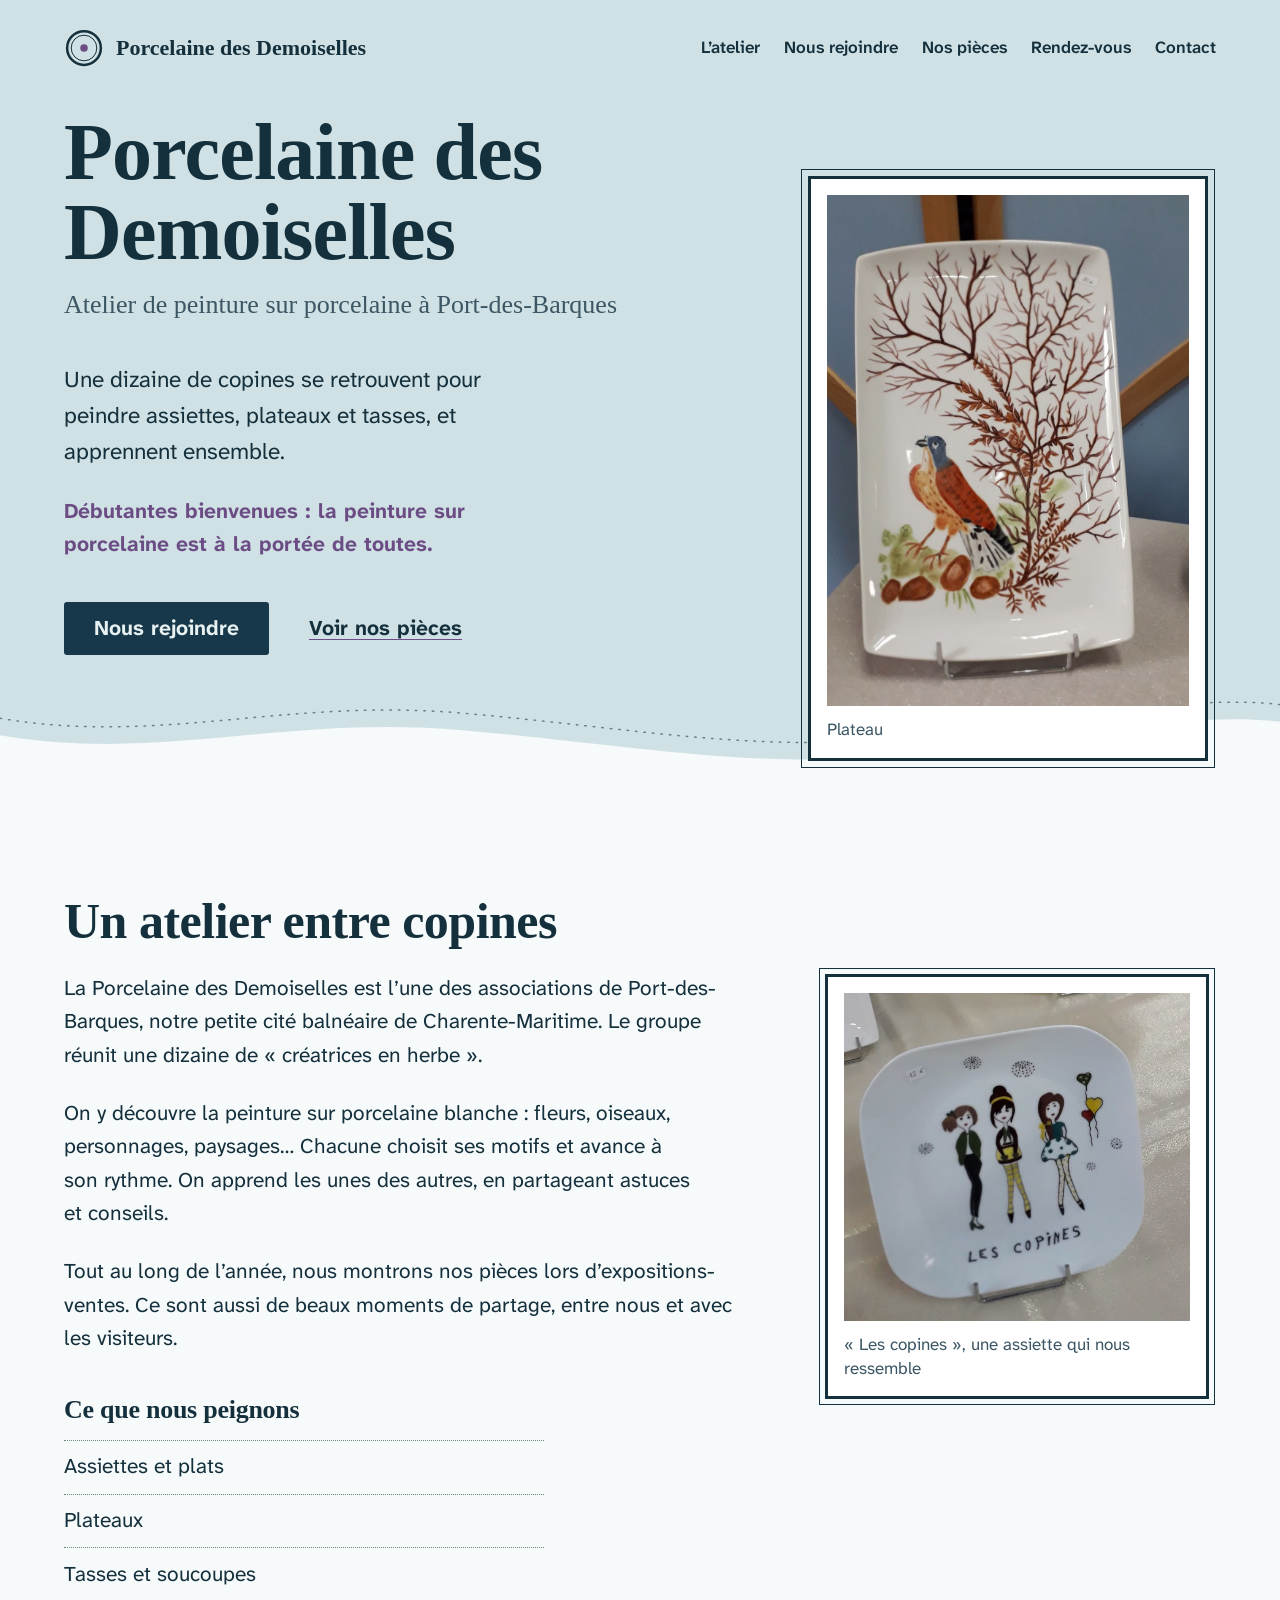
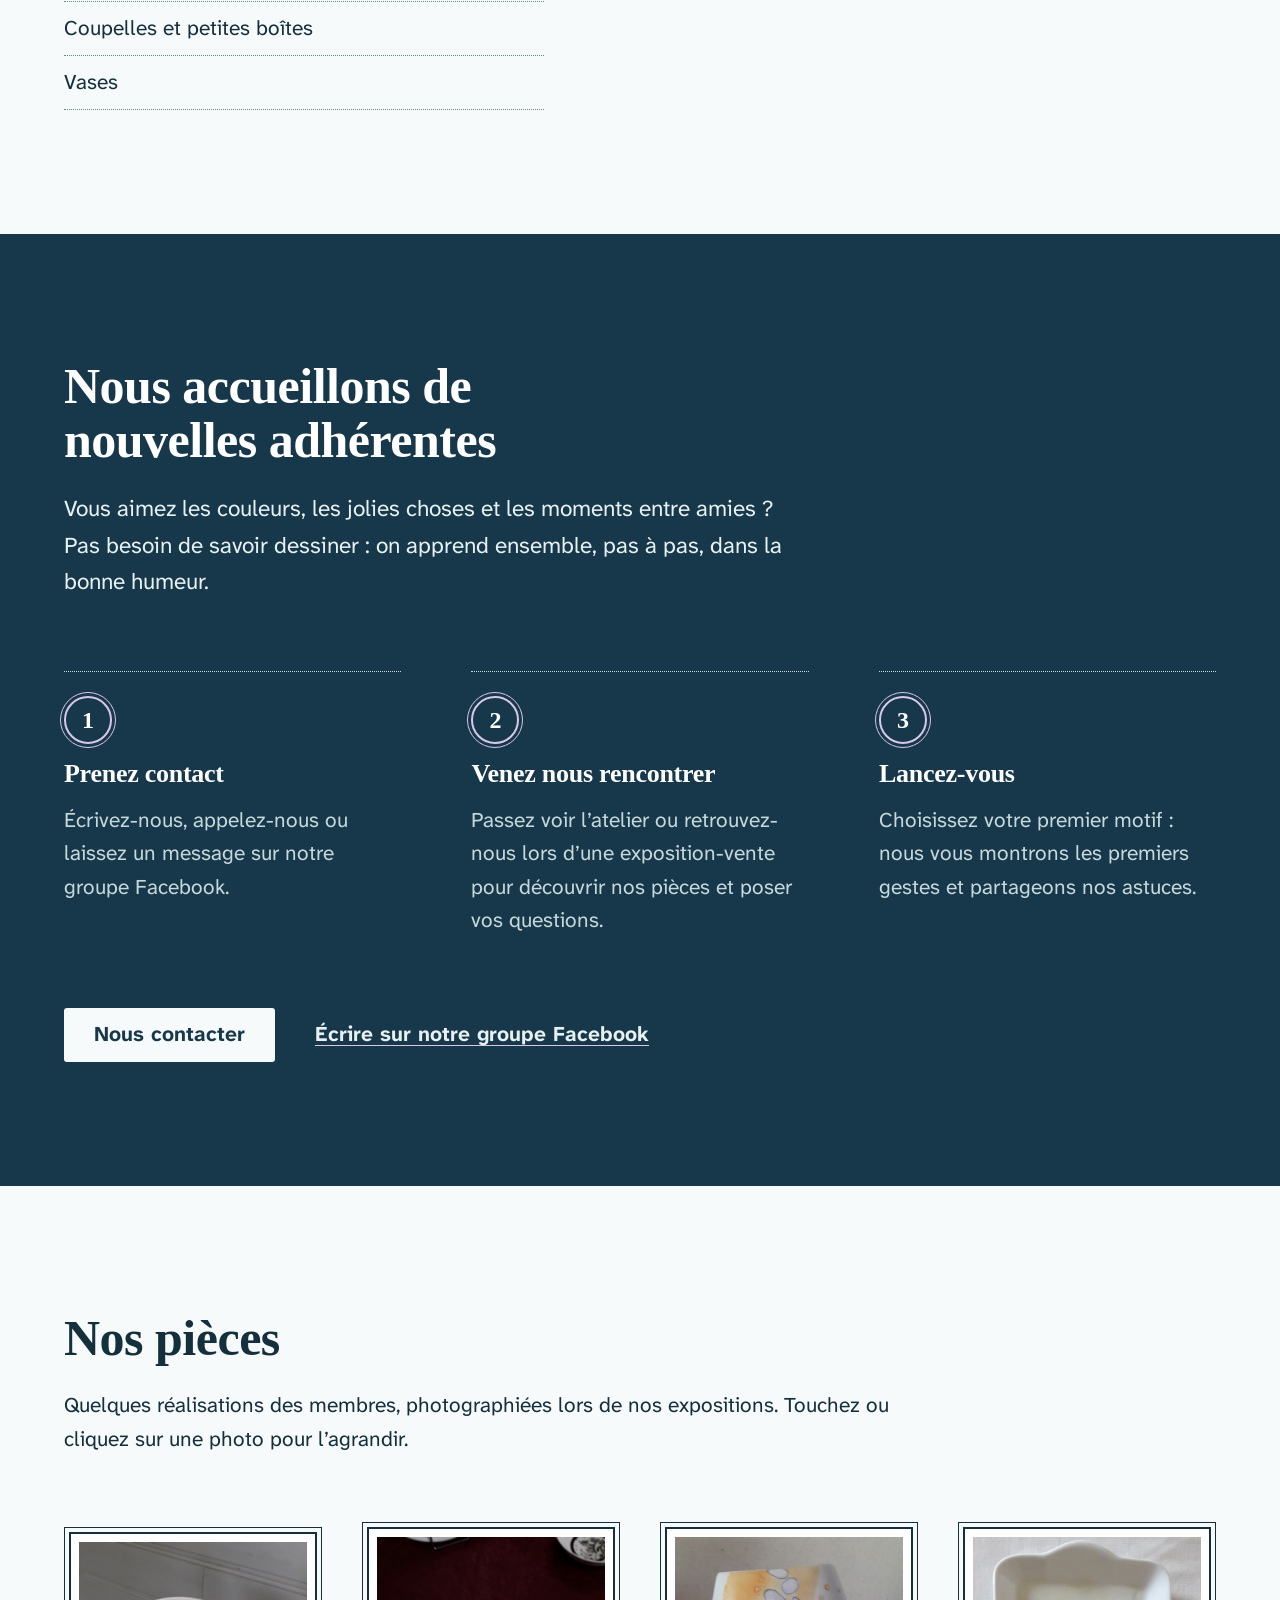
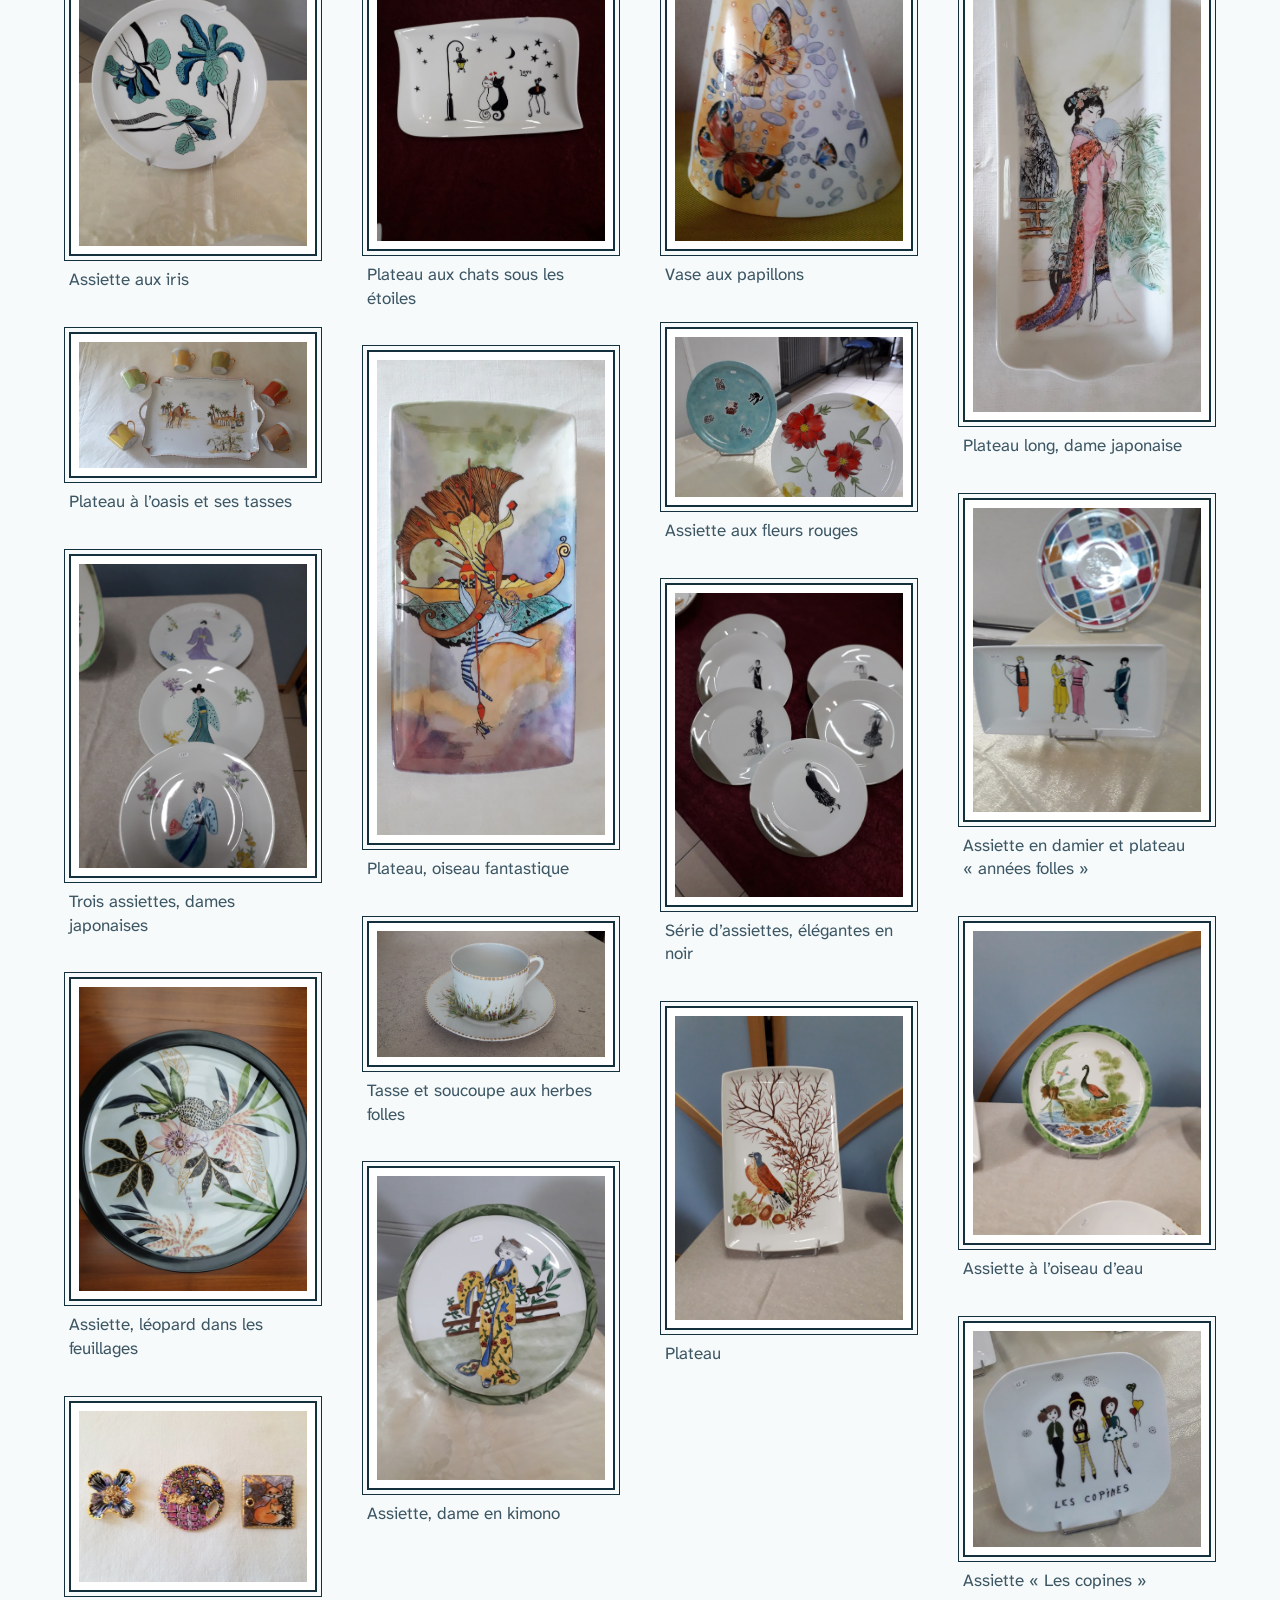
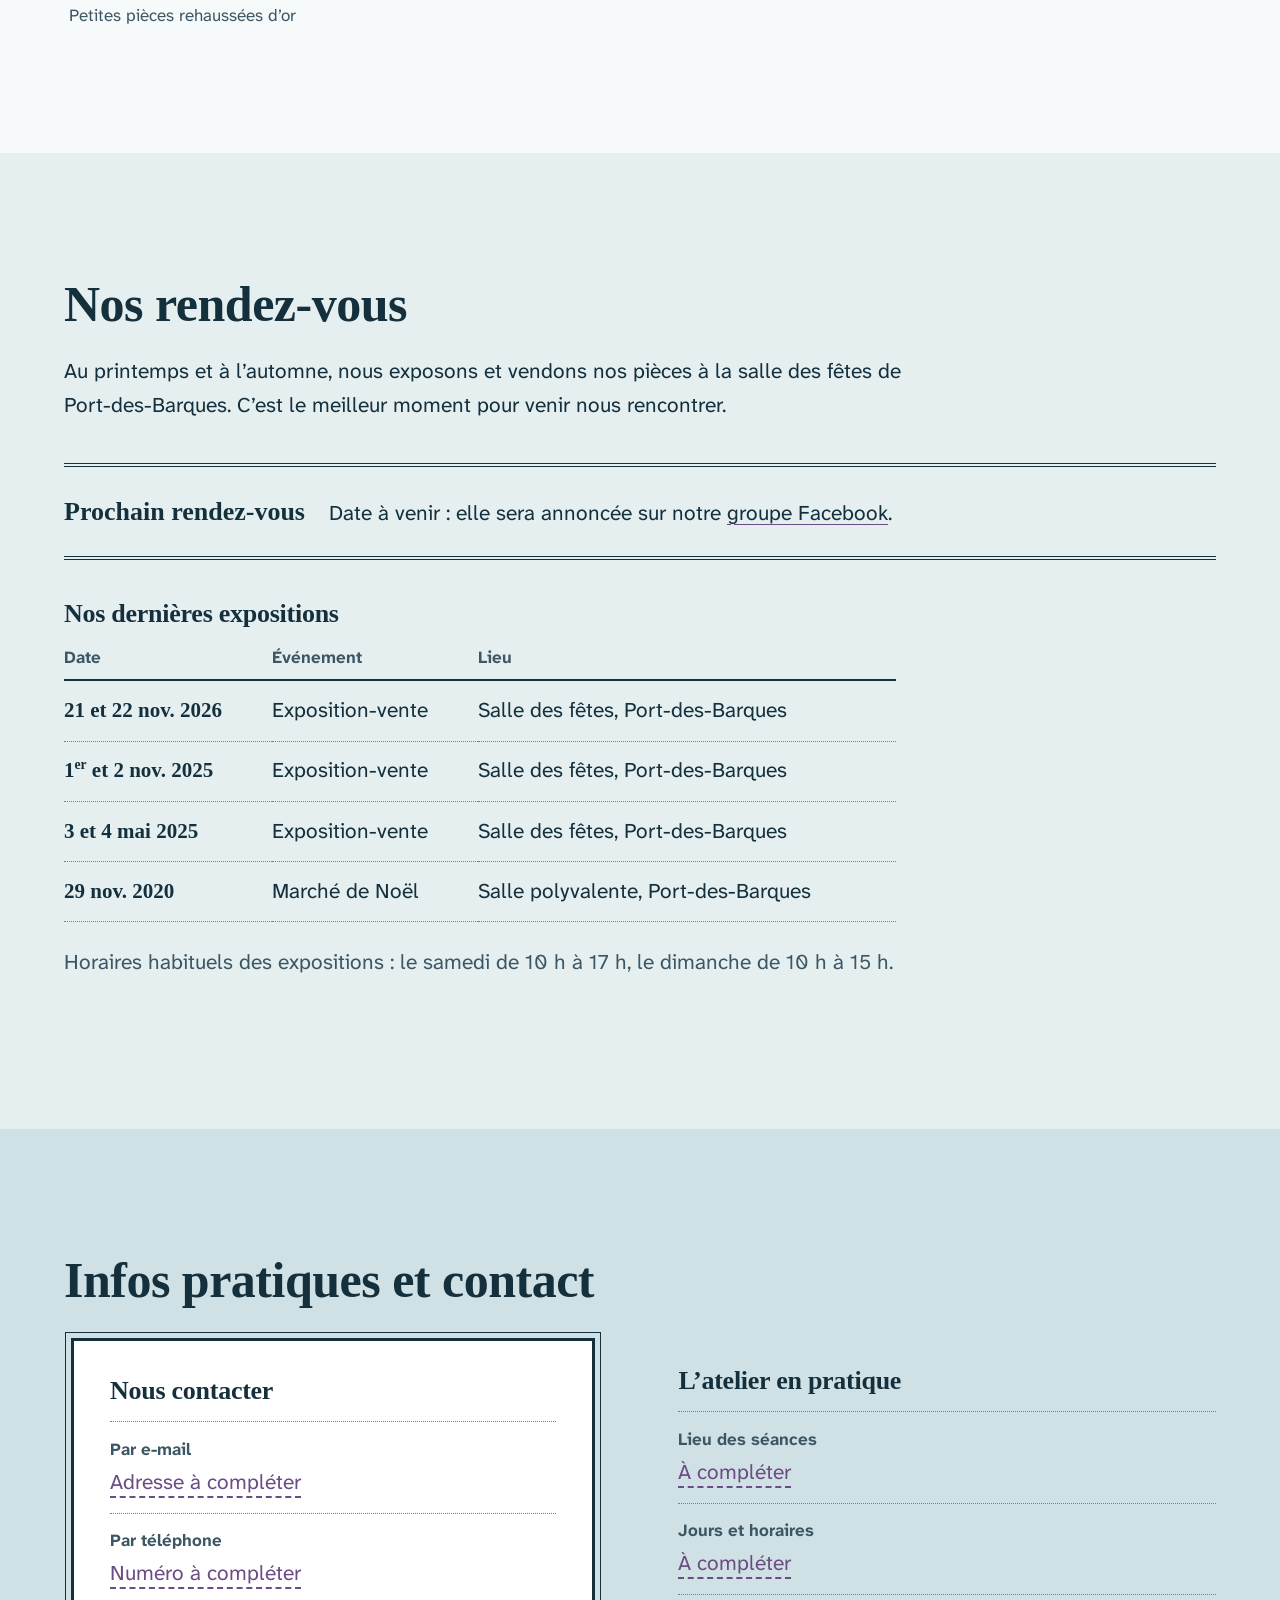
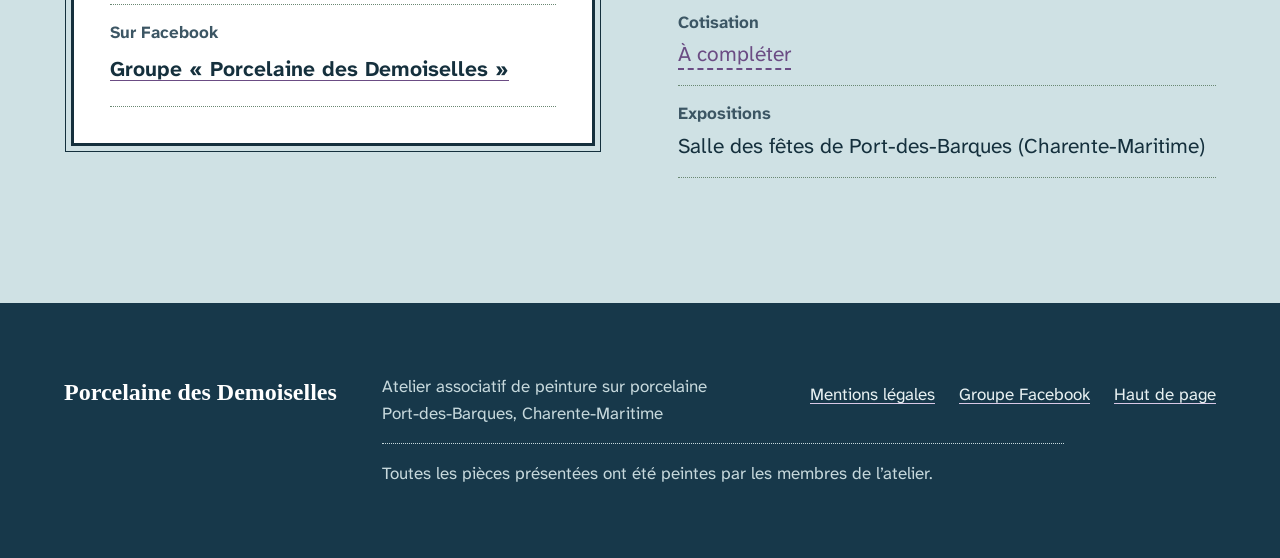
==== commit 27622865: "Légende de l'image d'accueil : « Plateau » Co-Authored-By: Claude Opus 5.5 <noreply@anthropic.com>" ====
--- a/index.html
+++ b/index.html
@@ -71,8 +71,8 @@
 
         <figure class="accueil__image cartouche">
           <img src="./images/site/accueil-rouge-gorge.jpg" width="992" height="1400"
-               alt="Plateau rectangulaire peint d’un rouge-gorge au pied d’un arbuste aux fines branches rousses.">
-          <figcaption>Plateau au rouge-gorge, peint à l’atelier</figcaption>
+               alt="Plateau rectangulaire peint.">
+          <figcaption>Plateau</figcaption>
         </figure>
       </div>
 
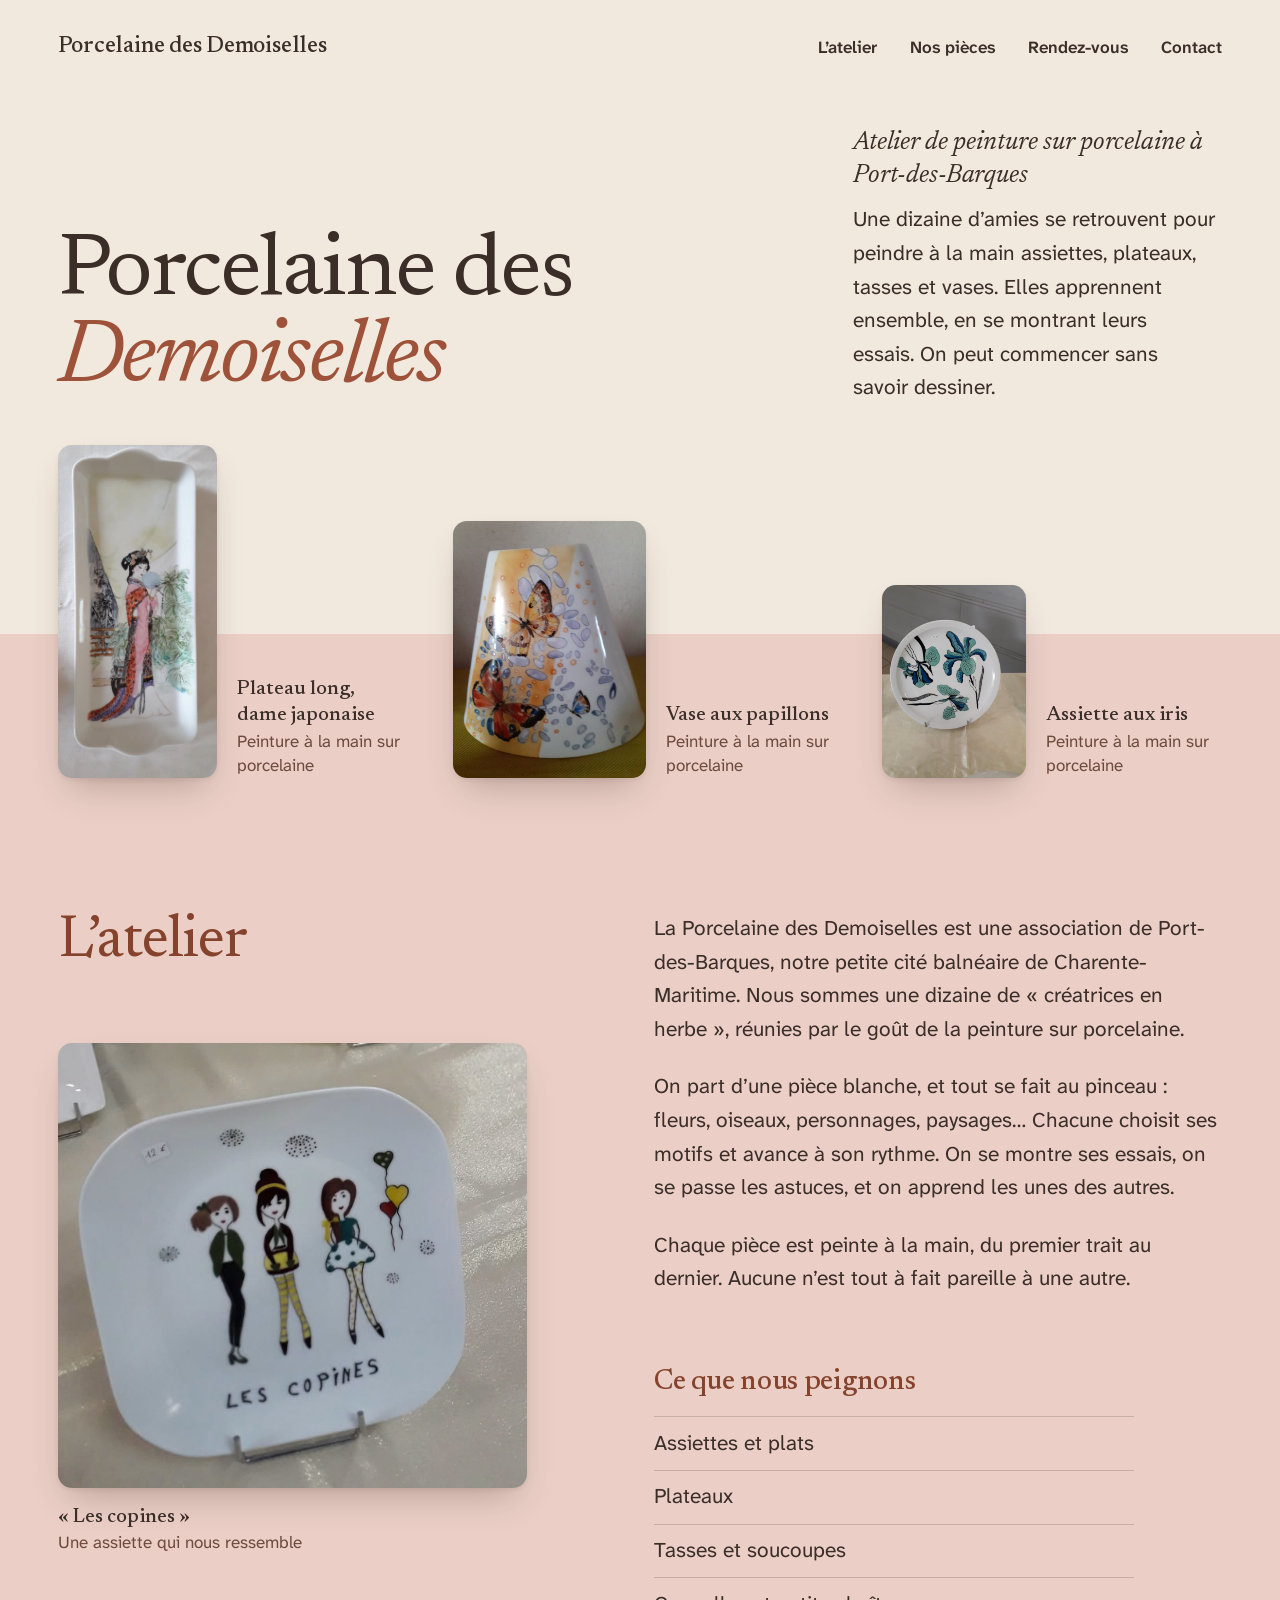
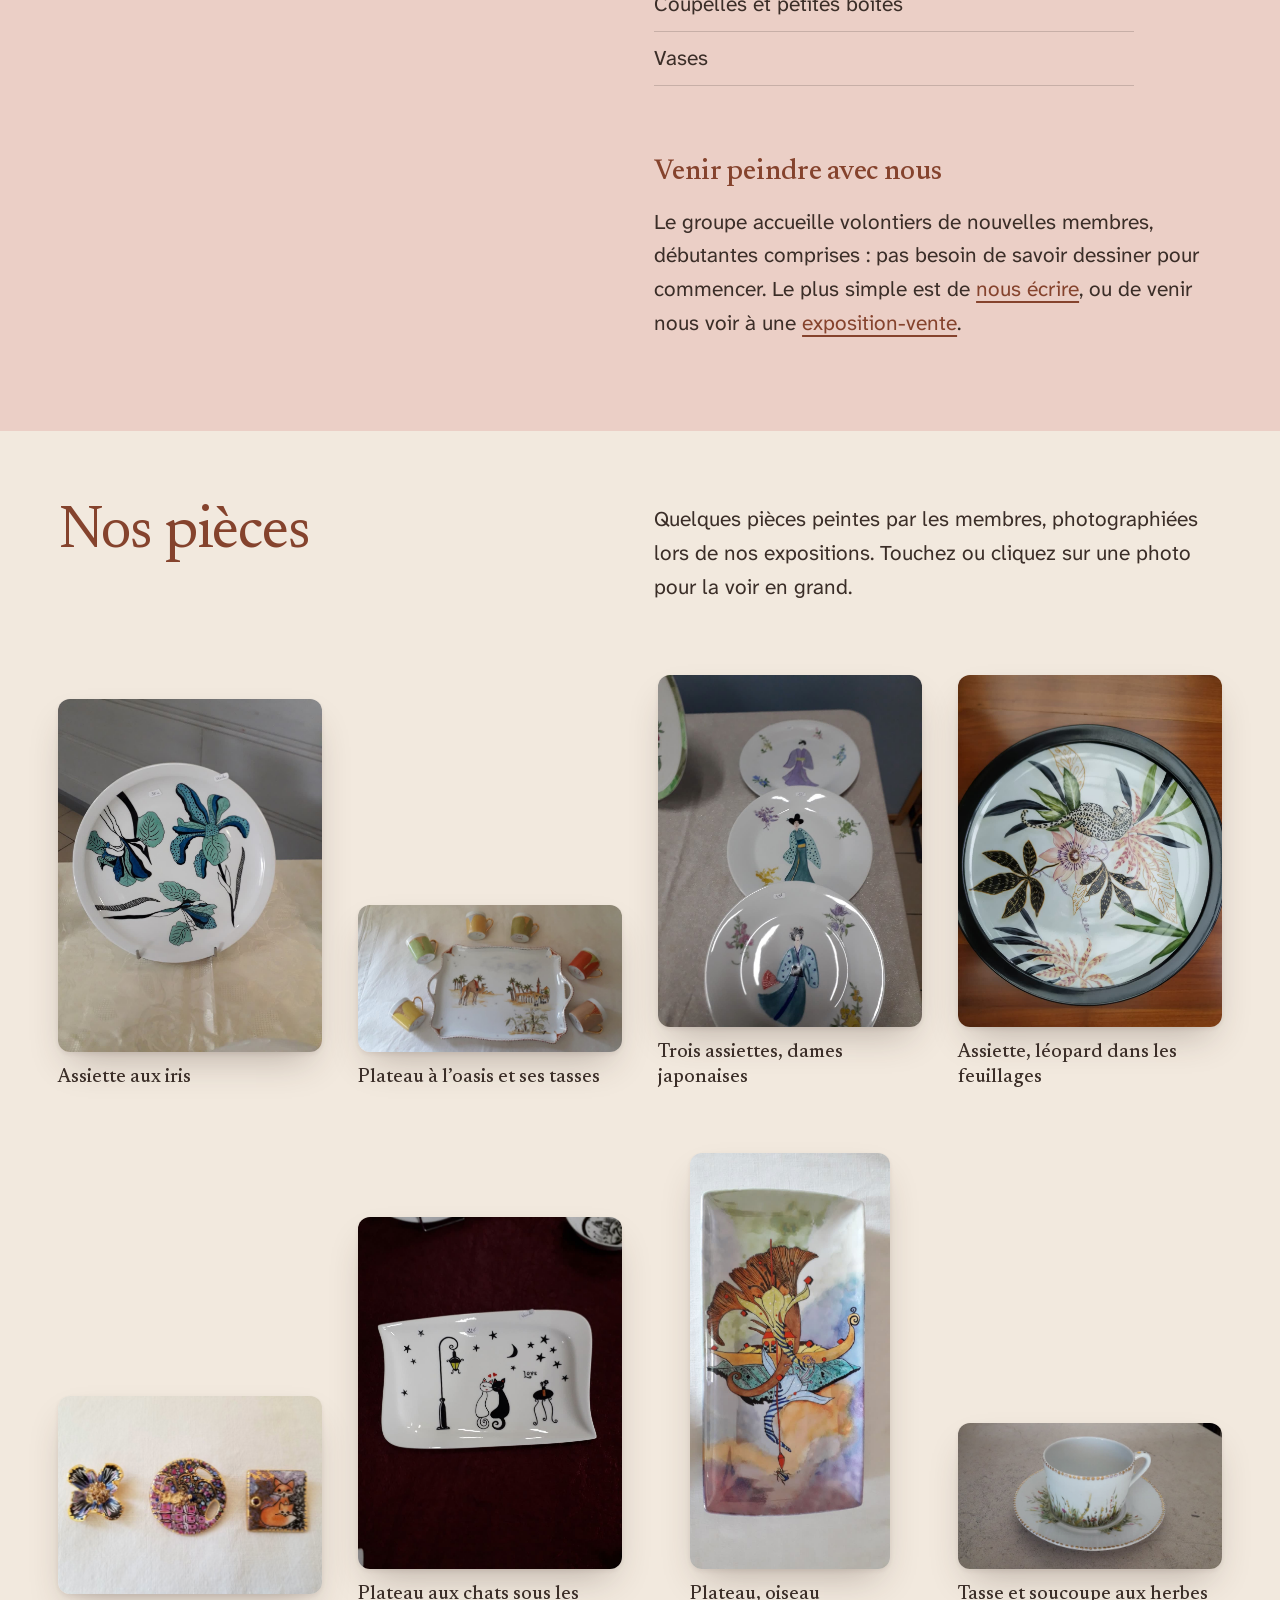
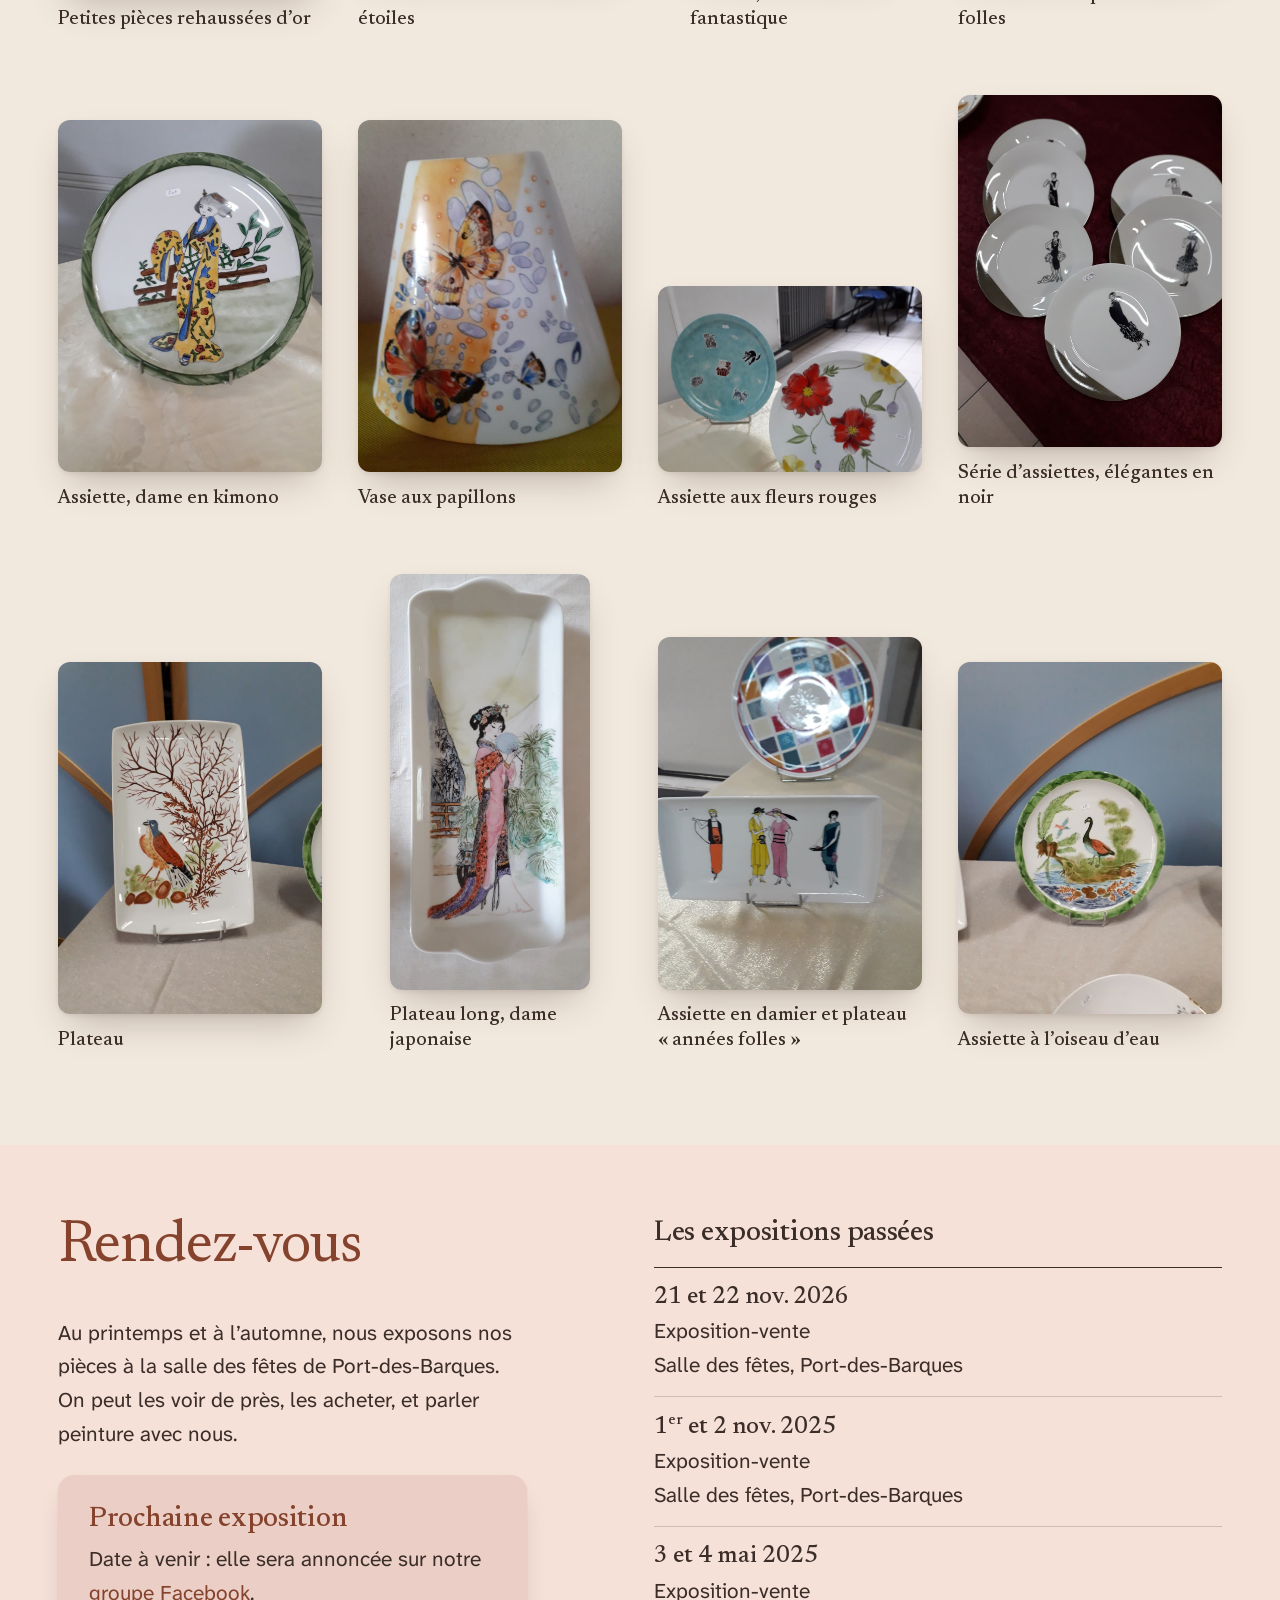
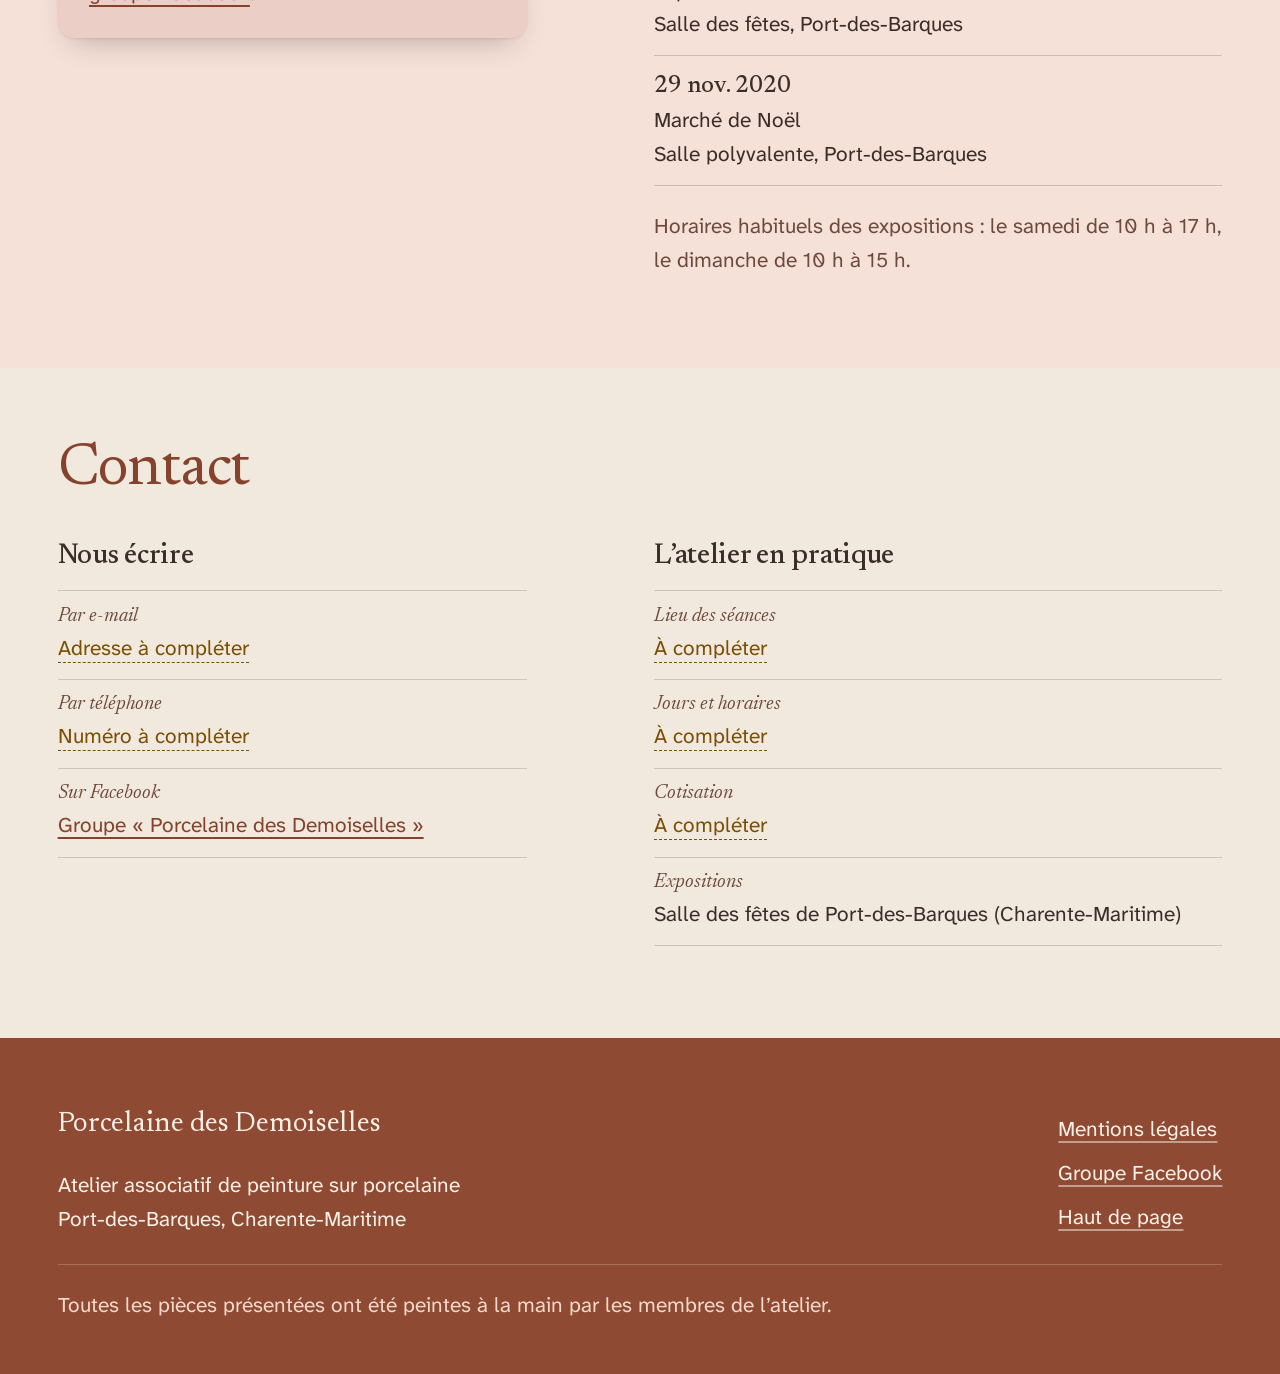
==== commit 5024608d: "Nouveau design chaleureux : lin, rose poudré et terre cuite - Palette choisie par l'association : fo" ====
--- a/index.html
+++ b/index.html
@@ -4,11 +4,11 @@
   <meta charset="utf-8">
   <meta name="viewport" content="width=device-width, initial-scale=1">
   <title>Porcelaine des Demoiselles · Atelier de peinture sur porcelaine à Port-des-Barques</title>
-  <meta name="description" content="Atelier associatif de peinture sur porcelaine à Port-des-Barques (Charente-Maritime). Une dizaine de copines qui apprennent ensemble. Débutantes bienvenues : rejoignez-nous !">
-  <meta name="theme-color" content="#cfe1e4">
+  <meta name="description" content="Atelier associatif de peinture sur porcelaine à Port-des-Barques (Charente-Maritime). Une dizaine d’amies qui peignent à la main et apprennent ensemble. Débutantes bienvenues.">
+  <meta name="theme-color" content="#f2e9de">
 
   <!-- Polices hébergées sur le site (aucun appel extérieur) -->
-  <link rel="preload" href="./fonts/alegreya.woff2" as="font" type="font/woff2" crossorigin>
+  <link rel="preload" href="./fonts/newsreader.woff2" as="font" type="font/woff2" crossorigin>
   <link rel="preload" href="./fonts/atkinson-hyperlegible-next.woff2" as="font" type="font/woff2" crossorigin>
 
   <!-- Signale que JavaScript marche : le menu se replie alors derrière le bouton « Menu » sur téléphone -->
@@ -28,14 +28,7 @@
   <!-- ============ EN-TÊTE ============ -->
   <header class="entete">
     <div class="conteneur entete__interieur">
-      <a class="marque" href="./index.html">
-        <svg class="marque__signe" viewBox="0 0 64 64" aria-hidden="true" focusable="false">
-          <circle cx="32" cy="32" r="27" fill="none" stroke="currentColor" stroke-width="4"/>
-          <circle cx="32" cy="32" r="20.5" fill="none" stroke="currentColor" stroke-width="1.6"/>
-          <circle cx="32" cy="32" r="6" class="marque__point"/>
-        </svg>
-        <span>Porcelaine des Demoiselles</span>
-      </a>
+      <a class="marque" href="./index.html">Porcelaine des Demoiselles</a>
       <!-- Bouton « Menu », visible seulement sur téléphone (géré par js/menu.js) -->
       <button class="menu-bouton" type="button" aria-expanded="false" aria-controls="navigation-principale">
         <span class="menu-bouton__icone" aria-hidden="true"></span>
@@ -44,7 +37,6 @@
       <nav class="navigation" id="navigation-principale" aria-label="Navigation principale">
         <ul>
           <li><a href="#atelier">L’atelier</a></li>
-          <li><a href="#rejoindre">Nous rejoindre</a></li>
           <li><a href="#galerie">Nos pièces</a></li>
           <li><a href="#rendez-vous">Rendez-vous</a></li>
           <li><a href="#contact">Contact</a></li>
@@ -57,94 +49,78 @@
 
     <!-- ============ ACCUEIL ============ -->
     <section class="accueil" aria-labelledby="titre-accueil">
-      <div class="conteneur accueil__grille">
-        <div class="accueil__texte">
-          <h1 id="titre-accueil">Porcelaine des Demoiselles</h1>
-          <p class="accueil__soustitre">Atelier de peinture sur porcelaine à Port-des-Barques</p>
-          <p class="accueil__intro">Une dizaine de copines se retrouvent pour peindre assiettes, plateaux et tasses, et apprennent ensemble.</p>
-          <p class="accueil__mention">Débutantes bienvenues&nbsp;: la peinture sur porcelaine est à la portée de toutes.</p>
-          <div class="actions">
-            <a class="bouton" href="#rejoindre">Nous rejoindre</a>
-            <a class="lien-fort" href="#galerie">Voir nos pièces</a>
+      <div class="conteneur">
+        <div class="accueil__inscription">
+          <h1 id="titre-accueil">Porcelaine des <em>Demoiselles</em></h1>
+          <div class="accueil__texte">
+            <p class="accueil__lieu">Atelier de peinture sur porcelaine à <span class="sans-coupure">Port-des-Barques</span></p>
+            <p>Une dizaine d’amies se retrouvent pour peindre à la main assiettes, plateaux, tasses et vases. Elles apprennent ensemble, en se montrant leurs essais. On peut commencer sans savoir dessiner.</p>
           </div>
         </div>
 
-        <figure class="accueil__image cartouche">
-          <img src="./images/site/accueil-rouge-gorge.jpg" width="992" height="1400"
-               alt="Plateau rectangulaire peint.">
-          <figcaption>Plateau</figcaption>
-        </figure>
-      </div>
-
-      <!-- La ligne de côte : une seule courbe ferme le haut de page -->
-      <svg class="cote" viewBox="0 0 1440 120" preserveAspectRatio="none" aria-hidden="true" focusable="false">
-        <path class="cote__sonde" d="M0,46 C180,78 320,22 520,40 C720,58 860,90 1060,66 C1220,46 1340,18 1440,30"/>
-        <path class="cote__terre" d="M0,66 C180,98 320,42 520,60 C720,78 860,110 1060,86 C1220,66 1340,38 1440,50 L1440,120 L0,120 Z"/>
-      </svg>
+        <!-- Les trois pièces posées sur la nappe, sur une même ligne, chacune avec son cartel.
+             Pour changer une pièce : changer src, width, height, alt et le texte du cartel. -->
+        <div class="accrochage">
+          <figure class="oeuvre oeuvre--grande">
+            <img src="./images/galerie/plateau-long-geisha.jpg" width="672" height="1400"
+                 alt="Plateau long et étroit peint d’une dame japonaise en kimono rose.">
+            <figcaption class="cartel"><strong>Plateau long, dame japonaise</strong> Peinture à la main sur porcelaine</figcaption>
+          </figure>
+          <figure class="oeuvre oeuvre--moyenne">
+            <img src="./images/galerie/abat-jour-papillons.jpg" width="720" height="960"
+                 alt="Vase en porcelaine peint de papillons orangés.">
+            <figcaption class="cartel"><strong>Vase aux papillons</strong> Peinture à la main sur porcelaine</figcaption>
+          </figure>
+          <figure class="oeuvre oeuvre--petite">
+            <img src="./images/galerie/assiette-iris.jpg" width="1050" height="1400"
+                 alt="Assiette blanche peinte de grands iris bleus et verts.">
+            <figcaption class="cartel"><strong>Assiette aux iris</strong> Peinture à la main sur porcelaine</figcaption>
+          </figure>
+        </div>
+      </div>
     </section>
 
     <!-- ============ L'ATELIER ============ -->
-    <section class="bande atelier" id="atelier" aria-labelledby="titre-atelier">
-      <div class="conteneur atelier__grille">
-        <div class="atelier__texte">
-          <h2 id="titre-atelier">Un atelier entre copines</h2>
-          <p>La Porcelaine des Demoiselles est l’une des associations de Port-des-Barques, notre petite cité balnéaire de Charente-Maritime. Le groupe réunit une dizaine de «&nbsp;créatrices en herbe&nbsp;».</p>
-          <p>On y découvre la peinture sur porcelaine blanche&nbsp;: fleurs, oiseaux, personnages, paysages… Chacune choisit ses motifs et avance à son rythme. On apprend les unes des autres, en partageant astuces et conseils.</p>
-          <p>Tout au long de l’année, nous montrons nos pièces lors d’expositions-ventes. Ce sont aussi de beaux moments de partage, entre nous et avec les visiteurs.</p>
+    <section class="partie fond-fort" id="atelier" aria-labelledby="titre-atelier">
+      <!-- Sur ordinateur : le titre et la pièce à gauche, le texte à droite -->
+      <div class="conteneur partie__grille">
+        <h2 class="partie__titre" id="titre-atelier">L’atelier</h2>
+        <div class="partie__corps">
+          <p>La Porcelaine des Demoiselles est une association de Port-des-Barques, notre petite cité balnéaire de Charente-Maritime. Nous sommes une dizaine de «&nbsp;créatrices en herbe&nbsp;», réunies par le goût de la peinture sur porcelaine.</p>
+          <p>On part d’une pièce blanche, et tout se fait au pinceau&nbsp;: fleurs, oiseaux, personnages, paysages… Chacune choisit ses motifs et avance à son rythme. On se montre ses essais, on se passe les astuces, et on apprend les unes des autres.</p>
+          <p>Chaque pièce est peinte à la main, du premier trait au dernier. Aucune n’est tout à fait pareille à une autre.</p>
 
           <h3>Ce que nous peignons</h3>
-          <ul class="liste-sonde">
+          <ul class="liste">
             <li>Assiettes et plats</li>
             <li>Plateaux</li>
             <li>Tasses et soucoupes</li>
             <li>Coupelles et petites boîtes</li>
             <li>Vases</li>
           </ul>
-        </div>
-
-        <figure class="atelier__image cartouche">
+
+          <h3 id="rejoindre">Venir peindre avec nous</h3>
+          <p>Le groupe accueille volontiers de nouvelles membres, débutantes comprises&nbsp;: pas besoin de savoir dessiner pour commencer. Le plus simple est de <a href="#contact">nous écrire</a>, ou de venir nous voir à une <a href="#rendez-vous">exposition-vente</a>.</p>
+        </div>
+
+        <figure class="partie__piece">
           <img src="./images/galerie/assiette-les-copines.jpg" width="1200" height="1138" loading="lazy"
                alt="Assiette carrée peinte de trois jeunes femmes souriantes, avec l’inscription « Les copines ».">
-          <figcaption>«&nbsp;Les copines&nbsp;», une assiette qui nous ressemble</figcaption>
+          <figcaption class="cartel"><strong>«&nbsp;Les copines&nbsp;»</strong> Une assiette qui nous ressemble</figcaption>
         </figure>
       </div>
     </section>
 
-    <!-- ============ NOUS REJOINDRE ============ -->
-    <section class="bande bande--profonde rejoindre" id="rejoindre" aria-labelledby="titre-rejoindre">
+    <!-- ============ GALERIE ============ -->
+    <!-- Pour ajouter une photo : copier un bloc <figure> ... </figure> (voir README.md). -->
+    <section class="partie" id="galerie" aria-labelledby="titre-galerie">
       <div class="conteneur">
-        <h2 id="titre-rejoindre">Nous accueillons de nouvelles adhérentes</h2>
-        <p class="rejoindre__intro">Vous aimez les couleurs, les jolies choses et les moments entre amies&nbsp;? Pas besoin de savoir dessiner&nbsp;: on apprend ensemble, pas à pas, dans la bonne humeur.</p>
-
-        <!-- Les trois étapes : textes à adapter si besoin -->
-        <ol class="etapes">
-          <li class="etape">
-            <h3>Prenez contact</h3>
-            <p>Écrivez-nous, appelez-nous ou laissez un message sur notre groupe Facebook.</p>
-          </li>
-          <li class="etape">
-            <h3>Venez nous rencontrer</h3>
-            <p>Passez voir l’atelier ou retrouvez-nous lors d’une exposition-vente pour découvrir nos pièces et poser vos questions.</p>
-          </li>
-          <li class="etape">
-            <h3>Lancez-vous</h3>
-            <p>Choisissez votre premier motif&nbsp;: nous vous montrons les premiers gestes et partageons nos astuces.</p>
-          </li>
-        </ol>
-
-        <div class="actions">
-          <a class="bouton bouton--clair" href="#contact">Nous contacter</a>
-          <a class="lien-fort" href="https://www.facebook.com/groups/818583442289298" rel="noopener">Écrire sur notre groupe Facebook</a>
-        </div>
-      </div>
-    </section>
-
-    <!-- ============ GALERIE ============ -->
-    <!-- Pour ajouter une photo : copier un bloc <figure> ... </figure> (voir README.md) -->
-    <section class="bande galerie-section" id="galerie" aria-labelledby="titre-galerie">
-      <div class="conteneur">
-        <h2 id="titre-galerie">Nos pièces</h2>
-        <p class="galerie-section__intro">Quelques réalisations des membres, photographiées lors de nos expositions. Touchez ou cliquez sur une photo pour l’agrandir.</p>
+        <div class="partie__grille">
+          <h2 class="partie__titre" id="titre-galerie">Nos pièces</h2>
+          <div class="partie__corps">
+            <p class="partie__intro">Quelques pièces peintes par les membres, photographiées lors de nos expositions. Touchez ou cliquez sur une photo pour la voir en grand.</p>
+          </div>
+        </div>
 
         <div class="galerie">
           <figure class="galerie__item">
@@ -274,101 +250,98 @@
             </a>
             <figcaption>Assiette à l’oiseau d’eau</figcaption>
           </figure>
-
-          <figure class="galerie__item">
-            <a class="galerie__lien" href="./images/galerie/assiette-les-copines.jpg">
-              <img src="./images/galerie/assiette-les-copines.jpg" width="1200" height="1138" loading="lazy"
-                   alt="Assiette carrée peinte de trois jeunes femmes souriantes, avec l’inscription « Les copines ».">
-            </a>
-            <figcaption>Assiette «&nbsp;Les copines&nbsp;»</figcaption>
-          </figure>
         </div>
       </div>
     </section>
 
     <!-- ============ RENDEZ-VOUS ============ -->
-    <section class="bande bande--eau-claire rendez-vous" id="rendez-vous" aria-labelledby="titre-rendez-vous">
-      <div class="conteneur">
-        <h2 id="titre-rendez-vous">Nos rendez-vous</h2>
-        <p class="rendez-vous__intro">Au printemps et à l’automne, nous exposons et vendons nos pièces à la salle des fêtes de Port-des-Barques. C’est le meilleur moment pour venir nous rencontrer.</p>
-
-        <!-- PROCHAIN RENDEZ-VOUS : remplacer la phrase ci-dessous quand une date est connue.
-             Exemple : <strong>Exposition-vente</strong> samedi 2 mai 2027, 10 h – 17 h, salle des fêtes de Port-des-Barques -->
-        <p class="prochain">
-          <span class="prochain__titre">Prochain rendez-vous</span>
-          <span class="prochain__texte">Date à venir&nbsp;: elle sera annoncée sur notre <a href="https://www.facebook.com/groups/818583442289298" rel="noopener">groupe Facebook</a>.</span>
-        </p>
-
-        <h3>Nos dernières expositions</h3>
-        <!-- Ajouter une ligne <tr> en haut du tableau pour chaque nouvel événement -->
-        <table class="annuaire">
-          <thead>
-            <tr>
-              <th scope="col">Date</th>
-              <th scope="col">Événement</th>
-              <th scope="col">Lieu</th>
-            </tr>
-          </thead>
-          <tbody>
-            <tr>
-              <td>21 et 22 nov. 2026</td>
-              <td>Exposition-vente</td>
-              <td>Salle des fêtes, Port-des-Barques</td>
-            </tr>
-            <tr>
-              <td>1<sup>er</sup> et 2 nov. 2025</td>
-              <td>Exposition-vente</td>
-              <td>Salle des fêtes, Port-des-Barques</td>
-            </tr>
-            <tr>
-              <td>3 et 4 mai 2025</td>
-              <td>Exposition-vente</td>
-              <td>Salle des fêtes, Port-des-Barques</td>
-            </tr>
-            <tr>
-              <td>29 nov. 2020</td>
-              <td>Marché de Noël</td>
-              <td>Salle polyvalente, Port-des-Barques</td>
-            </tr>
-          </tbody>
-        </table>
-        <p class="note">Horaires habituels des expositions&nbsp;: le samedi de 10 h à 17 h, le dimanche de 10 h à 15 h.</p>
+    <section class="partie fond-doux" id="rendez-vous" aria-labelledby="titre-rendez-vous">
+      <div class="conteneur partie__grille">
+        <h2 class="partie__titre" id="titre-rendez-vous">Rendez-vous</h2>
+
+        <div class="partie__cote">
+          <p class="partie__intro">Au printemps et à l’automne, nous exposons nos pièces à la salle des fêtes de Port-des-Barques. On peut les voir de près, les acheter, et parler peinture avec nous.</p>
+
+          <!-- PROCHAIN RENDEZ-VOUS : remplacer la phrase ci-dessous quand une date est connue.
+               Exemple : <strong>Exposition-vente</strong> samedi 2 mai 2027, 10 h – 17 h, salle des fêtes de Port-des-Barques -->
+          <p class="prochain">
+            <span class="prochain__titre">Prochaine exposition</span>
+            <span class="prochain__texte">Date à venir&nbsp;: elle sera annoncée sur notre <a href="https://www.facebook.com/groups/818583442289298" rel="noopener">groupe Facebook</a>.</span>
+          </p>
+        </div>
+
+        <div class="partie__corps partie__corps--tableau">
+          <h3>Les expositions passées</h3>
+          <!-- Ajouter une ligne <tr> en haut du tableau pour chaque nouvel événement -->
+          <table class="annuaire">
+            <thead>
+              <tr>
+                <th scope="col">Date</th>
+                <th scope="col">Événement</th>
+                <th scope="col">Lieu</th>
+              </tr>
+            </thead>
+            <tbody>
+              <tr>
+                <td>21 et 22 nov. 2026</td>
+                <td>Exposition-vente</td>
+                <td>Salle des fêtes, <span class="sans-coupure">Port-des-Barques</span></td>
+              </tr>
+              <tr>
+                <td>1<sup>er</sup> et 2 nov. 2025</td>
+                <td>Exposition-vente</td>
+                <td>Salle des fêtes, <span class="sans-coupure">Port-des-Barques</span></td>
+              </tr>
+              <tr>
+                <td>3 et 4 mai 2025</td>
+                <td>Exposition-vente</td>
+                <td>Salle des fêtes, <span class="sans-coupure">Port-des-Barques</span></td>
+              </tr>
+              <tr>
+                <td>29 nov. 2020</td>
+                <td>Marché de Noël</td>
+                <td>Salle polyvalente, <span class="sans-coupure">Port-des-Barques</span></td>
+              </tr>
+            </tbody>
+          </table>
+          <p class="note">Horaires habituels des expositions&nbsp;: le samedi de 10&nbsp;h à 17&nbsp;h, le dimanche de 10&nbsp;h à 15&nbsp;h.</p>
+        </div>
       </div>
     </section>
 
     <!-- ============ INFOS PRATIQUES ET CONTACT ============ -->
     <!-- Les mentions « à compléter » sont à remplacer par les vraies informations (voir README.md) -->
-    <section class="bande bande--eau contact" id="contact" aria-labelledby="titre-contact">
-      <div class="conteneur">
-        <h2 id="titre-contact">Infos pratiques et contact</h2>
-
-        <div class="contact__grille">
-          <div class="cartouche contact__bloc">
-            <h3>Nous contacter</h3>
-            <dl class="fiche">
-              <div>
-                <dt>Par e-mail</dt>
-                <dd>
-                  <span class="a-completer">Adresse à compléter</span>
-                  <!-- Remplacer la ligne ci-dessus par :
-                  <a href="mailto:votre.adresse@exemple.fr">votre.adresse@exemple.fr</a> -->
-                </dd>
-              </div>
-              <div>
-                <dt>Par téléphone</dt>
-                <dd>
-                  <span class="a-completer">Numéro à compléter</span>
-                  <!-- Remplacer la ligne ci-dessus par (numéro sans espaces dans href) :
-                  <a href="tel:+33600000000">06 00 00 00 00</a> -->
-                </dd>
-              </div>
-              <div>
-                <dt>Sur Facebook</dt>
-                <dd><a href="https://www.facebook.com/groups/818583442289298" rel="noopener">Groupe «&nbsp;Porcelaine des Demoiselles&nbsp;»</a></dd>
-              </div>
-            </dl>
-          </div>
-
+    <section class="partie" id="contact" aria-labelledby="titre-contact">
+      <div class="conteneur partie__grille">
+        <h2 class="partie__titre" id="titre-contact">Contact</h2>
+
+        <div class="contact__bloc partie__cote">
+          <h3>Nous écrire</h3>
+          <dl class="fiche">
+            <div>
+              <dt>Par e-mail</dt>
+              <dd>
+                <span class="a-completer">Adresse à compléter</span>
+                <!-- Remplacer la ligne ci-dessus par :
+                <a href="mailto:votre.adresse@exemple.fr">votre.adresse@exemple.fr</a> -->
+              </dd>
+            </div>
+            <div>
+              <dt>Par téléphone</dt>
+              <dd>
+                <span class="a-completer">Numéro à compléter</span>
+                <!-- Remplacer la ligne ci-dessus par (numéro sans espaces dans href) :
+                <a href="tel:+33600000000">06 00 00 00 00</a> -->
+              </dd>
+            </div>
+            <div>
+              <dt>Sur Facebook</dt>
+              <dd><a href="https://www.facebook.com/groups/818583442289298" rel="noopener">Groupe «&nbsp;Porcelaine des Demoiselles&nbsp;»</a></dd>
+            </div>
+          </dl>
+        </div>
+
+        <div class="partie__corps partie__corps--bas">
           <div class="contact__bloc">
             <h3>L’atelier en pratique</h3>
             <dl class="fiche">
@@ -405,9 +378,10 @@
         <li><a href="https://www.facebook.com/groups/818583442289298" rel="noopener">Groupe Facebook</a></li>
         <li><a href="#contenu">Haut de page</a></li>
       </ul>
-      <p class="pied__note">Toutes les pièces présentées ont été peintes par les membres de l’atelier.</p>
+      <p class="pied__note">Toutes les pièces présentées ont été peintes à la main par les membres de l’atelier.</p>
     </div>
   </footer>
+
 
   <!-- Visionneuse de photos (utilisée par js/galerie.js) -->
   <dialog class="visionneuse" id="visionneuse" aria-label="Photo agrandie">
@@ -420,9 +394,9 @@
         </figcaption>
       </figure>
       <div class="visionneuse__commandes">
-        <button type="button" class="bouton bouton--trait" data-action="precedente">Précédente</button>
+        <button type="button" class="bouton" data-action="precedente">Précédente</button>
         <button type="button" class="bouton" data-action="fermer">Fermer</button>
-        <button type="button" class="bouton bouton--trait" data-action="suivante">Suivante</button>
+        <button type="button" class="bouton" data-action="suivante">Suivante</button>
       </div>
     </div>
   </dialog>
--- a/css/base.css
+++ b/css/base.css
@@ -1,17 +1,28 @@
 /* =========================================================
    base.css — polices, couleurs, typographie, éléments communs
    C'est ici qu'on change les couleurs et les tailles du site.
+   L'ambiance : la table de l'exposition-vente, un après-midi d'automne.
    ========================================================= */
 
 /* ---------- Polices (fichiers dans /fonts, licence libre OFL) ---------- */
+/* Newsreader : les titres, chaleureux et lisibles (droit et italique) */
 @font-face {
-  font-family: "Alegreya";
-  src: url("../fonts/alegreya.woff2") format("woff2");
-  font-weight: 400 800;
+  font-family: "Newsreader";
+  src: url("../fonts/newsreader.woff2") format("woff2");
+  font-weight: 200 800;
   font-style: normal;
   font-display: swap;
 }
 
+@font-face {
+  font-family: "Newsreader";
+  src: url("../fonts/newsreader-italique.woff2") format("woff2");
+  font-weight: 200 800;
+  font-style: italic;
+  font-display: swap;
+}
+
+/* Atkinson Hyperlegible Next : le texte courant, conçu pour bien se lire */
 @font-face {
   font-family: "Atkinson Hyperlegible Next";
   src: url("../fonts/atkinson-hyperlegible-next.woff2") format("woff2");
@@ -22,30 +33,48 @@
 
 /* ---------- Réglages généraux (variables) ---------- */
 :root {
-  /* Couleurs : les teintes d'une carte marine de l'estuaire */
-  --fond: #f7fafa;          /* blanc froid, comme la porcelaine */
-  --blanc: #ffffff;
-  --eau-claire: #e5eff0;    /* eau peu profonde, teinte légère */
-  --eau: #cfe1e4;           /* eau peu profonde, teinte plus marquée */
-  --profond: #17384a;       /* bandeau « Nous rejoindre » et pied de page */
-  --encre: #15303d;         /* texte principal et filets */
-  --encre-douce: #3c5664;   /* texte secondaire, légendes */
-  --obione: #6a8873;        /* vert des prés salés : traits pointillés */
-  --lavande: #6b4c84;       /* lavande de mer : le seul accent */
-  --lavande-claire: #d8c8e6;/* accent sur fond foncé */
-  --sur-profond: #e8f1f2;   /* texte sur fond foncé */
-  --sur-profond-doux: #c6d8dc;
+  /* ---- Les couleurs ----
+     Une palette douce : un fond lin, un rose poudré (la nappe sous les pièces
+     et « L'atelier »), un rose plus clair (« Rendez-vous »), un pied de page
+     terre cuite, un texte brun très foncé et une couleur d'accent terre cuite.
+     Pour changer toute l'ambiance, il suffit de changer ces valeurs. */
+  --fond: #f2e9de;          /* lin : fond général, haut de page, galerie, contact */
+  --fond-doux: #f6e1d9;     /* rose clair : « Rendez-vous » */
+  --fort: #ebcfc6;          /* rose poudré : la nappe, « L'atelier », le carton du prochain rendez-vous */
+  --fort-texte: #3b2e28;    /* texte sur le rose poudré */
+  --fort-doux: #6e4a3e;     /* cartels sur le rose poudré */
+  --fort-titre: #85432d;    /* titres sur le rose poudré */
+  --fort-lien: #85432d;     /* liens sur le rose poudré */
+  --fort-filet: rgb(59 46 40 / 0.2);
+  --pied: #8e4a33;          /* terre cuite : pied de page */
+  --pied-texte: #fbefe6;
+  --pied-doux: #f3d9cb;
+
+  --encre: #3b2e28;         /* texte principal */
+  --encre-douce: #6e4a3e;   /* cartels, légendes, notes */
+  --accent: #9e5239;        /* le mot en italique du grand titre */
+  --lien: #85432d;          /* titres des parties et liens */
+  --ocre: #7a4f06;          /* repère des informations encore à compléter */
+  --filet: rgb(59 46 40 / 0.2);    /* traits fins entre les lignes */
+  --selection: #e9b8a6;
+  --survol: rgb(59 46 40 / 0.07);
+
+  /* Les photos : coins doux et ombre chaude (et quand on les survole) */
+  --rayon: 14px;
+  --ombre: 0 2px 4px rgb(58 42 35 / 0.08), 0 18px 36px -12px rgb(58 42 35 / 0.30);
+  --ombre-levee: 0 4px 8px rgb(58 42 35 / 0.10), 0 30px 52px -14px rgb(58 42 35 / 0.38);
+  --douceur: cubic-bezier(0.16, 1, 0.3, 1);
 
   /* Polices */
-  --police-titre: "Alegreya", Georgia, "Times New Roman", serif;
+  --police-titre: "Newsreader", Georgia, "Times New Roman", serif;
   --police-texte: "Atkinson Hyperlegible Next", "Segoe UI", Arial, sans-serif;
 
   /* Tailles de texte (grandes, pour un confort de lecture) */
   --texte: clamp(1.1875rem, 1.1rem + 0.3vw, 1.3125rem);   /* 19 à 21 px */
   --texte-petit: 1.0625rem;                                 /* 17 px, jamais moins */
-  --titre-1: clamp(2.75rem, 1.6rem + 4.4vw, 5rem);
-  --titre-2: clamp(2.125rem, 1.6rem + 2vw, 3.125rem);
-  --titre-3: clamp(1.375rem, 1.25rem + 0.5vw, 1.625rem);
+  --titre-1: clamp(3rem, 1.1rem + 5.6vw, 5.875rem);
+  --titre-2: clamp(2.375rem, 1.3rem + 3vw, 3.875rem);
+  --titre-3: clamp(1.5rem, 1.35rem + 0.5vw, 1.75rem);
 
   /* Espacements */
   --espace-1: 0.5rem;
@@ -53,14 +82,53 @@
   --espace-3: 1.5rem;
   --espace-4: 2.5rem;
   --espace-5: clamp(3rem, 2rem + 3vw, 4.5rem);
-  --espace-section: clamp(4.5rem, 3rem + 6vw, 8rem);
+  --espace-section: clamp(4rem, 2.5rem + 4vw, 6rem);
 
   /* Mise en page */
-  --largeur-max: 72rem;
-  --marge: clamp(1.25rem, 5vw, 3rem);
+  --largeur-max: 90rem;
+  --marge: clamp(1.25rem, 4.5vw, 4rem);
+  --gouttiere: clamp(1rem, 2.2vw, 2rem);
   --mesure: 62ch;           /* longueur de ligne idéale pour lire */
 
   color-scheme: light;
+}
+
+/* Les fonds de couleur des parties */
+.fond-doux { background: var(--fond-doux); }
+
+/* L'aplat de couleur forte : textes, titres, liens et traits adaptés */
+.fond-fort {
+  --filet: var(--fort-filet);
+  background: var(--fort);
+  color: var(--fort-texte);
+}
+
+.fond-fort h2,
+.fond-fort h3 {
+  color: var(--fort-titre);
+}
+
+.fond-fort a,
+.fond-fort a:hover {
+  color: var(--fort-lien);
+}
+
+.fond-fort .cartel,
+.fond-fort figcaption {
+  color: var(--fort-doux);
+}
+
+.fond-fort .cartel strong {
+  color: var(--fort-texte);
+}
+
+.fond-fort :focus-visible {
+  outline-color: var(--fort-texte);
+}
+
+.fond-fort ::selection {
+  background: var(--fort-texte);
+  color: var(--fort);
 }
 
 /* ---------- Remise à zéro légère ---------- */
@@ -74,7 +142,7 @@
   -webkit-text-size-adjust: 100%;
   text-size-adjust: 100%;
   scroll-behavior: smooth;
-  scrollbar-color: var(--encre-douce) var(--eau-claire);
+  scrollbar-color: var(--encre-douce) var(--fond);
 }
 
 body {
@@ -85,7 +153,7 @@
   font-size: var(--texte);
   line-height: 1.6;
   font-variant-numeric: lining-nums;
-  caret-color: var(--lavande);
+  caret-color: var(--accent);
   -webkit-font-smoothing: antialiased;
 }
 
@@ -104,17 +172,39 @@
 h2,
 h3 {
   font-family: var(--police-titre);
-  font-weight: 700;
-  line-height: 1.08;
-  letter-spacing: -0.01em;
+  font-weight: 400;
+  font-optical-sizing: auto;
   color: var(--encre);
   margin: 0 0 var(--espace-3);
   text-wrap: balance;
 }
 
-h1 { font-size: var(--titre-1); font-weight: 800; line-height: 1; }
-h2 { font-size: var(--titre-2); }
-h3 { font-size: var(--titre-3); font-weight: 600; margin-bottom: var(--espace-2); }
+h1 {
+  font-size: var(--titre-1);
+  line-height: 0.98;
+  letter-spacing: -0.025em;
+}
+
+/* Le mot en italique du grand titre, en terre cuite */
+h1 em {
+  font-style: italic;
+  color: var(--accent);
+}
+
+h2 {
+  font-size: var(--titre-2);
+  line-height: 1.02;
+  letter-spacing: -0.02em;
+  color: var(--lien);
+}
+
+h3 {
+  font-size: var(--titre-3);
+  font-weight: 500;
+  line-height: 1.2;
+  letter-spacing: -0.01em;
+  margin-bottom: var(--espace-2);
+}
 
 /* Plus d'espace au-dessus d'un sous-titre qu'en dessous */
 p + h3,
@@ -122,7 +212,7 @@
 ol + h3,
 table + h3,
 .prochain + h3 {
-  margin-top: var(--espace-4);
+  margin-top: var(--espace-5);
 }
 
 p {
@@ -146,113 +236,63 @@
   line-height: 0;
 }
 
+/* Mots à ne pas couper en fin de ligne (ex. Port-des-Barques) */
+.sans-coupure {
+  white-space: nowrap;
+}
+
 /* ---------- Liens ---------- */
+/* Terre cuite foncée, soulignés finement ; le trait s’épaissit au survol */
 a {
-  color: inherit;
+  color: var(--lien);
   text-decoration-line: underline;
-  text-decoration-color: var(--lavande);
-  text-decoration-thickness: 1px;
-  text-underline-offset: 0.2em;
-  transition: text-decoration-color 160ms ease-out;
-}
-
-/* Au survol, le soulignement devient un double filet */
+  text-decoration-thickness: 0.075em;
+  text-underline-offset: 0.22em;
+  transition: color 160ms ease-out, text-decoration-thickness 160ms ease-out;
+}
+
 a:hover {
-  text-decoration-style: double;
-  text-decoration-thickness: 3px;
+  color: var(--encre);
+  text-decoration-thickness: 0.14em;
 }
 
 /* Contour bien visible pour la navigation au clavier */
 :focus-visible {
-  outline: 3px solid var(--lavande);
+  outline: 3px solid var(--encre);
   outline-offset: 3px;
-  border-radius: 2px;
 }
 
 ::selection {
-  background: var(--lavande-claire);
-  color: var(--encre);
-}
-
-/* ---------- Boutons ---------- */
+  background: var(--selection);
+  color: var(--encre);
+}
+
+/* ---------- Boutons (visionneuse, menu) ---------- */
+/* Un contour arrondi, jamais de bouton plein */
 .bouton {
   display: inline-flex;
   align-items: center;
   justify-content: center;
-  min-height: 3.25rem;
-  padding: 0.75rem 1.75rem;
-  border: 2px solid var(--profond);
-  border-radius: 3px;
-  background: var(--profond);
-  color: var(--sur-profond);
-  font: inherit;
+  min-height: 3rem;
+  padding: 0.6rem 1.4rem;
+  border: 1.5px solid currentColor;
+  border-radius: 999px;
+  background: transparent;
+  color: var(--encre);
+  font-family: var(--police-texte);
+  font-size: var(--texte-petit);
   font-weight: 700;
   line-height: 1.2;
   text-decoration: none;
   cursor: pointer;
-  outline: 1px solid transparent;
-  outline-offset: 4px;
-  transition: outline-color 180ms ease-out, background-color 180ms ease-out;
-}
-
-/* Survol : un second filet fin apparaît autour du bouton */
+  transition: background-color 180ms ease-out;
+}
+
 .bouton:hover {
-  outline-color: var(--profond);
-}
-
-.bouton:focus-visible {
-  outline: 3px solid var(--lavande);
-  outline-offset: 4px;
-}
-
-.bouton--clair {
-  background: var(--fond);
-  border-color: var(--fond);
-  color: var(--profond);
-}
-
-.bouton--clair:hover {
-  outline-color: var(--fond);
-}
-
-.bouton--clair:focus-visible {
-  outline-color: var(--lavande-claire);
-}
-
-.bouton--trait {
-  background: transparent;
-  color: var(--profond);
-}
-
-/* Lien mis en avant, à côté d'un bouton */
-.lien-fort {
-  display: inline-flex;
-  align-items: center;
-  min-height: 3.25rem;
-  font-weight: 700;
-}
-
-/* Groupe d'actions (bouton + lien) */
-.actions {
-  display: flex;
-  flex-wrap: wrap;
-  align-items: center;
-  gap: var(--espace-2) var(--espace-4);
-  margin-top: var(--espace-4);
-}
-
-/* ---------- Cartouche : cadre à double filet (épais + fin) ---------- */
-/* Comme les cartouches des cartes marines et les filets peints au bord des assiettes */
-.cartouche {
-  --ecart-filet: 5px;
-  margin: calc(var(--ecart-filet) + 2px);
-  padding: clamp(0.625rem, 1.4vw, 1rem);
-  background: var(--blanc);
-  border: 3px solid var(--encre);
-  outline: 1px solid var(--encre);
-  outline-offset: var(--ecart-filet);
-}
-
+  background: var(--survol);
+}
+
+/* ---------- Pièces, légendes et cartels ---------- */
 figure {
   margin: 0;
 }
@@ -264,12 +304,29 @@
   line-height: 1.4;
 }
 
+/* Le cartel : le nom de la pièce, puis une ligne d'explication */
+.cartel {
+  color: var(--encre-douce);
+  font-size: var(--texte-petit);
+  line-height: 1.4;
+}
+
+.cartel strong {
+  display: block;
+  margin-bottom: 0.1rem;
+  font-family: var(--police-titre);
+  font-size: 1.25rem;
+  font-weight: 500;
+  line-height: 1.3;
+  color: var(--encre);
+}
+
 /* ---------- Informations encore à remplir ---------- */
 /* Repère visible tant que la vraie information n'est pas saisie */
 .a-completer {
-  color: var(--lavande);
+  color: var(--ocre);
   font-style: normal;
-  border-bottom: 2px dashed var(--lavande);
+  border-bottom: 1.5px dashed currentColor;
 }
 
 /* ---------- Accessibilité ---------- */
@@ -279,10 +336,14 @@
   left: var(--espace-1);
   z-index: 10;
   padding: var(--espace-1) var(--espace-2);
-  background: var(--profond);
-  color: var(--sur-profond);
+  background: var(--encre);
+  color: var(--fond);
   font-weight: 700;
   transform: translateY(-200%);
+}
+
+.lien-evitement:hover {
+  color: var(--fond);
 }
 
 .lien-evitement:focus {
--- a/css/layout.css
+++ b/css/layout.css
@@ -1,118 +1,103 @@
 /* =========================================================
-   layout.css — conteneur, en-tête, bandes de couleur, pied de page
+   layout.css — l'en-tête, le menu, les parties, le pied de page
    ========================================================= */
 
-/* Largeur maximale du contenu + marges sur les côtés */
 .conteneur {
   width: 100%;
-  max-width: calc(var(--largeur-max) + 2 * var(--marge));
+  max-width: var(--largeur-max);
   margin-inline: auto;
   padding-inline: var(--marge);
 }
 
 /* ---------- En-tête ---------- */
-.entete {
-  background: var(--eau);
-  padding-block: var(--espace-3) var(--espace-2);
-}
-
 .entete__interieur {
   display: flex;
   flex-wrap: wrap;
   align-items: center;
   justify-content: space-between;
   gap: var(--espace-2) var(--espace-4);
+  padding-block: clamp(1rem, 2vw, 1.75rem);
 }
 
 .marque {
   display: inline-flex;
   align-items: center;
-  gap: 0.75rem;
-  min-height: 3rem;
+  min-height: 2.75rem;
   font-family: var(--police-titre);
-  font-size: 1.375rem;
-  font-weight: 700;
-  line-height: 1.1;
+  font-weight: 500;
+  font-size: 1.4375rem;
+  line-height: 1.15;
+  letter-spacing: -0.01em;
+  color: var(--encre);
   text-decoration: none;
 }
 
-.marque__signe {
-  width: 2.5rem;
-  height: 2.5rem;
-  flex: none;
-  color: var(--encre);
-}
-
-.marque__point {
-  fill: var(--lavande);
+.marque:hover {
+  color: var(--accent);
 }
 
 .navigation ul {
   display: flex;
   flex-wrap: wrap;
-  gap: 0 var(--espace-3);
+  gap: 0.25rem clamp(1.25rem, 2.6vw, 2.5rem);
   list-style: none;
 }
 
 .navigation a {
   display: inline-flex;
   align-items: center;
-  min-height: 2.75rem;     /* zone cliquable confortable */
-  font-size: var(--texte-petit);
+  min-height: 2.75rem;
   font-weight: 600;
-  text-decoration-color: transparent;
+  font-size: 1.0625rem;
+  color: var(--encre);
+  text-decoration-line: none;
+  text-decoration-thickness: 2px;
+  text-underline-offset: 7px;
 }
 
 .navigation a:hover {
-  text-decoration-color: var(--lavande);
-}
-
-/* Une partie atteinte depuis le menu reçoit le focus, sans cadre autour */
+  color: var(--accent);
+  text-decoration-line: underline;
+}
+
+/* Partie atteinte depuis le menu : pas de contour autour de toute la partie */
 section[tabindex="-1"]:focus {
   outline: none;
 }
 
-/* ---------- Bouton « Menu » (téléphone seulement) ---------- */
+/* Bouton « Menu » (téléphone) : caché par défaut, un contour arrondi */
 .menu-bouton {
-  display: none;              /* caché sur grand écran et sans JavaScript */
-  align-items: center;
-  gap: 0.7rem;
+  display: none;
+  align-items: center;
+  gap: 0.6rem;
   flex: none;
-  min-height: 3rem;
-  padding: 0.5rem 1rem;
-  border: 2px solid var(--encre);
-  border-radius: 3px;
+  min-height: 2.75rem;
+  padding: 0.45rem 1.1rem;
+  border: 1.5px solid currentColor;
+  border-radius: 999px;
   background: transparent;
   color: var(--encre);
-  font: inherit;
+  font-family: var(--police-texte);
   font-size: var(--texte-petit);
   font-weight: 700;
-  line-height: 1;
   cursor: pointer;
-  outline: 1px solid transparent;
-  outline-offset: 3px;
-  transition: outline-color 180ms ease-out;
-}
-
-/* Survol : un second filet fin, comme les autres boutons */
+  transition: background-color 180ms ease-out;
+}
+
 .menu-bouton:hover {
-  outline-color: var(--encre);
-}
-
-.menu-bouton:focus-visible {
-  outline: 3px solid var(--lavande);
-  outline-offset: 3px;
-}
-
-/* Les trois traits, qui deviennent une croix quand le menu est ouvert */
+  background: var(--survol);
+}
+
+/* Les trois traits du bouton, qui deviennent une croix quand le menu est ouvert */
 .menu-bouton__icone,
 .menu-bouton__icone::before,
 .menu-bouton__icone::after {
   display: block;
-  width: 1.25rem;
+  width: 1.125rem;
   height: 2px;
+  border-radius: 2px;
   background: currentColor;
-  transition: transform 220ms cubic-bezier(0.16, 1, 0.3, 1), background-color 120ms ease-out;
+  transition: transform 220ms ease-out, background-color 220ms ease-out;
 }
 
 .menu-bouton__icone {
@@ -126,28 +111,27 @@
   left: 0;
 }
 
-.menu-bouton__icone::before { top: -6px; }
-.menu-bouton__icone::after  { top: 6px; }
+.menu-bouton__icone::before { top: -5px; }
+.menu-bouton__icone::after { top: 5px; }
 
 .menu-bouton[aria-expanded="true"] .menu-bouton__icone {
-  background-color: transparent;
+  background: transparent;
 }
 
 .menu-bouton[aria-expanded="true"] .menu-bouton__icone::before {
-  transform: translateY(6px) rotate(45deg);
+  transform: translateY(5px) rotate(45deg);
 }
 
 .menu-bouton[aria-expanded="true"] .menu-bouton__icone::after {
-  transform: translateY(-6px) rotate(-45deg);
-}
-
-/* Sur téléphone : les liens se rangent derrière le bouton */
+  transform: translateY(-5px) rotate(-45deg);
+}
+
+/* Sur téléphone (avec JavaScript) : les liens se rangent derrière le bouton */
 @media (max-width: 47.99rem) {
   .js .menu-bouton {
     display: inline-flex;
   }
 
-  /* Le nom passe sur deux lignes si besoin, le bouton reste à droite */
   .js .entete__interieur {
     column-gap: var(--espace-2);
   }
@@ -155,14 +139,8 @@
   .js .marque {
     flex: 1 1 0;
     min-width: 0;
-    gap: 0.6rem;
-    font-size: 1.25rem;
+    font-size: 1.3125rem;
     text-wrap: balance;
-  }
-
-  .js .menu-bouton {
-    padding-inline: 0.85rem;
-    gap: 0.6rem;
   }
 
   .js .navigation {
@@ -174,67 +152,136 @@
     display: block;
   }
 
-  /* Liste ouverte : une ligne par lien, séparées par des pointillés */
   .js .navigation ul {
     flex-direction: column;
     gap: 0;
-    border-top: 1px dotted var(--obione);
+    border-top: 1px solid var(--filet);
   }
 
   .js .navigation li {
-    border-bottom: 1px dotted var(--obione);
+    border-bottom: 1px solid var(--filet);
   }
 
   .js .navigation a {
     display: flex;
     min-height: 3.25rem;
-    font-size: var(--texte);
-  }
-}
-
-/* ---------- Bandes (sections) ---------- */
-.bande {
-  padding-block: var(--espace-section);
-}
-
-.bande--eau-claire {
-  background: var(--eau-claire);
-}
-
-.bande--eau {
-  background: var(--eau);
-}
-
-/* Bande foncée : on éclaircit textes, liens et contours */
-.bande--profonde {
-  background: var(--profond);
-  color: var(--sur-profond);
-}
-
-.bande--profonde h2,
-.bande--profonde h3 {
-  color: var(--blanc);
-}
-
-.bande--profonde a {
-  text-decoration-color: var(--lavande-claire);
-}
-
-.bande--profonde :focus-visible {
-  outline-color: var(--lavande-claire);
+    font-size: 1.25rem;
+  }
+}
+
+/* ---------- Les parties ---------- */
+/* Chaque partie a sa couleur de fond (voir .fond-fort et .fond-doux dans base.css) */
+.partie {
+  padding-block: clamp(3.5rem, 2.5rem + 2.5vw, 4.75rem) var(--espace-section);
+}
+
+.partie__titre {
+  margin-bottom: var(--espace-4);
+}
+
+.partie__corps > :last-child {
+  margin-bottom: 0;
+}
+
+/* Ce qui vient juste après le titre (sur ordinateur : sous le titre, à gauche) */
+.partie__cote + .partie__corps {
+  margin-top: var(--espace-4);
+}
+
+.partie__corps--bas {
+  margin-top: var(--espace-5);
+}
+
+/* La pièce posée sous le titre (partie « L'atelier ») */
+.partie__piece {
+  max-width: 32rem;
+  margin-top: var(--espace-5);
+}
+
+.partie__piece img {
+  width: 100%;
+  border-radius: var(--rayon);
+  box-shadow: var(--ombre);
+}
+
+.partie__piece .cartel {
+  margin-top: 1rem;
+}
+
+/* Sur ordinateur : le titre (et sa pièce) à gauche, le texte à droite */
+@media (min-width: 60rem) {
+  .partie__grille {
+    display: grid;
+    grid-template-columns: repeat(12, minmax(0, 1fr));
+    grid-template-rows: auto 1fr;
+    column-gap: var(--gouttiere);
+  }
+
+  .partie__grille > .partie__titre {
+    grid-column: 1 / span 5;
+    grid-row: 1;
+    margin-bottom: 0;
+  }
+
+  .partie__grille > .partie__corps {
+    grid-column: 7 / span 6;
+    grid-row: 1 / span 2;
+    margin-top: 0;
+  }
+
+  .partie__grille > .partie__cote {
+    grid-column: 1 / span 5;
+    grid-row: 2;
+    align-self: start;
+    margin-top: var(--espace-4);
+  }
+
+  .partie__grille > .partie__piece {
+    position: sticky;
+    top: 2rem;
+    grid-column: 1 / span 5;
+    grid-row: 2;
+    align-self: start;
+    margin-top: var(--espace-5);
+  }
+
+  /* Partie « Contact » : les deux fiches côte à côte, sous le titre */
+  .partie__grille > .partie__corps--bas {
+    grid-row: 2;
+    margin-top: var(--espace-4);
+  }
 }
 
 /* ---------- Pied de page ---------- */
+/* Le pied de page, foncé, avec un texte clair */
 .pied {
-  background: var(--profond);
-  color: var(--sur-profond-doux);
-  padding-block: var(--espace-5);
-  font-size: var(--texte-petit);
+  background: var(--pied);
+  color: var(--pied-texte);
+}
+
+.pied a {
+  color: var(--pied-texte);
+  text-decoration-color: color-mix(in srgb, var(--pied-texte) 50%, transparent);
+}
+
+.pied a:hover {
+  color: var(--pied-texte);
+  text-decoration-color: currentColor;
+}
+
+.pied :focus-visible {
+  outline-color: var(--pied-texte);
+}
+
+.pied ::selection {
+  background: var(--pied-texte);
+  color: var(--pied);
 }
 
 .pied__interieur {
   display: grid;
-  gap: var(--espace-2) var(--espace-4);
+  gap: var(--espace-3) var(--espace-4);
+  padding-block: var(--espace-5) clamp(2.5rem, 4vw, 3.5rem);
 }
 
 .pied p {
@@ -243,9 +290,11 @@
 
 .pied__nom {
   font-family: var(--police-titre);
-  font-size: 1.5rem;
-  font-weight: 700;
-  color: var(--blanc);
+  font-weight: 400;
+  font-size: var(--titre-3);
+  letter-spacing: -0.01em;
+  line-height: 1.2;
+  color: var(--pied-texte);
 }
 
 .pied__liens {
@@ -255,34 +304,33 @@
   list-style: none;
 }
 
-.pied a {
+.pied__liens a {
   display: inline-flex;
   align-items: center;
   min-height: 2.75rem;
-  color: var(--sur-profond);
-  text-decoration-color: var(--lavande-claire);
-}
-
-.pied :focus-visible {
-  outline-color: var(--lavande-claire);
 }
 
 .pied__note {
-  padding-top: var(--espace-2);
-  border-top: 1px dotted var(--sur-profond-doux);
-}
-
-@media (min-width: 56rem) {
+  max-width: none;
+  padding-top: var(--espace-3);
+  border-top: 1px solid color-mix(in srgb, var(--pied-texte) 22%, transparent);
+  color: var(--pied-doux);
+}
+
+@media (min-width: 48rem) {
   .pied__interieur {
-    grid-template-columns: 1fr 1.4fr auto;
+    grid-template-columns: 1fr 1fr;
     align-items: start;
   }
 
-  .pied__nom {
-    grid-row: span 2;
+  .pied__liens {
+    grid-column: 2;
+    grid-row: 1 / span 2;
+    flex-direction: column;
+    justify-self: end;
   }
 
   .pied__note {
-    grid-column: 2 / -1;
-  }
-}
+    grid-column: 1 / -1;
+  }
+}
--- a/css/sections.css
+++ b/css/sections.css
@@ -1,257 +1,260 @@
 /* =========================================================
    sections.css — le style de chaque partie de la page
-   (accueil, atelier, nous rejoindre, rendez-vous, contact, mentions)
    ========================================================= */
 
 /* ---------- Accueil ---------- */
 .accueil {
-  --hauteur-cote: clamp(56px, 8vw, 120px);
+  --bas-accueil: clamp(3rem, 1.5rem + 3vw, 4.5rem);
   position: relative;
-  background: var(--eau);
-  padding-top: var(--espace-4);
-}
-
-.accueil__grille {
+  isolation: isolate;
+  overflow-x: clip;
+  padding-block: clamp(1rem, 2.5vw, 2.25rem) var(--bas-accueil);
+}
+
+/* Le nom à gauche, quelques mots à droite */
+.accueil__inscription {
+  display: grid;
+  gap: var(--espace-3);
+}
+
+.accueil__inscription h1 {
+  margin: 0;
+}
+
+.accueil__lieu {
+  margin-bottom: 0.6rem;
+  font-family: var(--police-titre);
+  font-style: italic;
+  font-weight: 400;
+  font-size: clamp(1.375rem, 1.2rem + 0.5vw, 1.625rem);
+  line-height: 1.3;
+  letter-spacing: -0.005em;
+}
+
+.accueil__texte p:last-child {
+  margin-bottom: 0;
+}
+
+@media (min-width: 64rem) {
+  .accueil__inscription {
+    grid-template-columns: repeat(12, minmax(0, 1fr));
+    column-gap: var(--gouttiere);
+    align-items: end;
+  }
+
+  .accueil__inscription h1 {
+    grid-column: 1 / span 7;
+  }
+
+  .accueil__texte {
+    grid-column: 8 / span 5;
+  }
+}
+
+@media (min-width: 80rem) {
+  .accueil__texte {
+    grid-column: 9 / span 4;
+  }
+}
+
+/* ---------- Les pièces sur la nappe ----------
+   Trois pièces posées côte à côte, chacune avec son cartel.
+   Derrière elles, la nappe rose poudré part du bas des pièces et
+   descend jusqu'à la partie « L'atelier », qui a la même couleur.
+   --h est la hauteur de la grande pièce ; les deux autres en suivent. */
+.accrochage {
   position: relative;
-  z-index: 1;               /* la photo passe devant la ligne de côte */
   display: grid;
-  gap: var(--espace-5);
+  grid-template-columns: repeat(2, minmax(0, 1fr));
+  gap: var(--espace-4) var(--espace-2);
   align-items: center;
-}
-
-.accueil__texte {
-  padding-bottom: var(--espace-2);
-}
-
-.accueil h1 {
-  margin-bottom: var(--espace-2);
-}
-
-.accueil__soustitre {
-  font-family: var(--police-titre);
-  font-size: var(--titre-3);
-  font-weight: 500;
-  line-height: 1.3;
-  color: var(--encre-douce);
-  margin-bottom: var(--espace-4);
-}
-
-.accueil__intro {
-  font-size: calc(var(--texte) * 1.08);
-  max-width: 34ch;
-}
-
-.accueil__mention {
-  font-weight: 700;
-  color: var(--lavande);
-  max-width: 34ch;
-}
-
-.accueil__image {
-  justify-self: center;
-  width: min(100%, 26rem);
-  --ecart-filet: 6px;
-}
-
-/* La ligne de côte en bas de l'accueil */
-.cote {
+  margin-top: var(--espace-4);
+}
+
+/* La nappe, d'un bord à l'autre de l'écran.
+   Sur téléphone, les trois pièces sont posées dessus. */
+.accrochage::before {
+  content: "";
   position: absolute;
-  left: 0;
-  bottom: 0;
+  z-index: -1;
+  top: 3rem;
+  bottom: calc(-1 * var(--bas-accueil));
+  left: calc(50% - 50vw);
+  right: calc(50% - 50vw);
+  background: var(--fort);
+}
+
+.oeuvre img {
   width: 100%;
-  height: var(--hauteur-cote);
-}
-
-.cote__terre {
-  fill: var(--fond);
-}
-
-.cote__sonde {
-  fill: none;
-  stroke: var(--encre);
-  stroke-opacity: 0.55;
-  stroke-width: 1.5;
-  stroke-dasharray: 1.5 7;
-  stroke-linecap: round;
-  vector-effect: non-scaling-stroke;
-}
-
-@media (min-width: 56rem) {
-  .accueil {
-    padding-top: var(--espace-3);
-  }
-
-  .accueil__grille {
-    grid-template-columns: 1.15fr 0.85fr;
-    gap: var(--espace-4);
-  }
-
-  .accueil__texte {
-    padding-bottom: calc(var(--hauteur-cote) + var(--espace-3));
-  }
-
-  .accueil__image {
-    justify-self: end;
-    width: min(100%, 25rem);
-    margin-bottom: calc(var(--hauteur-cote) * -0.35);
-  }
-}
-
-@media (max-width: 55.99rem) {
-  .accueil__grille {
-    padding-bottom: calc(var(--hauteur-cote) * 0.55);
+  border-radius: var(--rayon);
+  box-shadow: var(--ombre);
+}
+
+/* Les cartels sont posés sur la nappe : mêmes couleurs que l'aplat */
+.accueil .cartel {
+  color: var(--fort-doux);
+}
+
+.accueil .cartel strong {
+  color: var(--fort-texte);
+}
+
+/* Téléphone : la grande pièce à gauche, les deux autres l'une sous l'autre */
+.oeuvre--grande {
+  grid-row: span 2;
+}
+
+/* Tablette : les trois pièces en rang, posées sur une même ligne, le cartel sous chacune */
+@media (min-width: 48rem) {
+  .accrochage {
+    --h: clamp(18rem, 40vw, 24rem);
+    grid-template-columns: repeat(3, auto);
+    grid-template-rows: auto auto;
+    justify-content: space-between;
+    gap: 0 var(--gouttiere);
+  }
+
+  /* La nappe commence au dernier tiers de la grande pièce */
+  .accrochage::before {
+    top: calc(var(--h) * 0.66);
+  }
+
+  .oeuvre {
+    display: grid;
+    grid-row: span 2;
+    grid-template-rows: subgrid;
+  }
+
+  .oeuvre img {
+    align-self: end;
+    width: auto;
+    max-width: none;
+    height: var(--h);
+  }
+
+  .oeuvre--moyenne img { height: calc(var(--h) * 0.77); }
+  .oeuvre--petite img { height: calc(var(--h) * 0.58); }
+
+  /* Le cartel passe à la ligne sous l'image, sans trop la dépasser */
+  .oeuvre .cartel {
+    align-self: start;
+    contain: inline-size;
+    min-width: 9.5rem;
+    margin-top: 1rem;
+  }
+}
+
+/* Ordinateur : le cartel à droite de chaque pièce, en bas, posé sur la nappe */
+@media (min-width: 75rem) {
+  /* La nappe couvre toujours le cartel, même quand les pièces sont petites */
+  .accrochage::before {
+    top: min(calc(var(--h) * 0.66), calc(100% - 9rem));
+  }
+
+  .accrochage {
+    --h: clamp(17rem, 36vw - 8rem, 27rem);
+    display: flex;
+    align-items: flex-end;
+    justify-content: space-between;
+    margin-top: var(--espace-4);
+    padding-inline-end: clamp(0rem, 2.5vw - 1.5rem, 2rem);
+  }
+
+  .oeuvre {
+    display: flex;
+    align-items: flex-end;
+    gap: 1.25rem;
+  }
+
+  .oeuvre .cartel {
+    flex: none;
+    align-self: flex-end;
+    width: 10.5rem;
+    margin: 0;
+    contain: none;
   }
 }
 
 /* ---------- L'atelier ---------- */
-.atelier {
-  padding-top: calc(var(--espace-section) * 0.9);
-}
-
-.atelier__grille {
-  display: grid;
-  gap: var(--espace-5);
-  align-items: start;
-}
-
-.atelier__image {
-  width: min(100%, 24rem);
-  justify-self: center;
-}
-
-/* Liste séparée par des pointillés, comme des lignes de sonde */
-.liste-sonde {
+/* Liste « Ce que nous peignons » : des lignes fines, comme un inventaire */
+.liste {
   list-style: none;
   max-width: 30rem;
-  border-top: 1px dotted var(--obione);
-}
-
-.liste-sonde li {
+}
+
+.liste li {
   padding-block: 0.6rem;
-  border-bottom: 1px dotted var(--obione);
-}
-
-@media (min-width: 56rem) {
-  .atelier__grille {
-    grid-template-columns: 1.25fr 0.75fr;
-    gap: var(--espace-5) clamp(3rem, 6vw, 6rem);
-  }
-
-  .atelier__image {
-    justify-self: end;
-    margin-top: calc(var(--titre-2) * 1.6);
-  }
-}
-
-/* ---------- Nous rejoindre ---------- */
-.rejoindre h2 {
-  max-width: 18ch;
-}
-
-.rejoindre__intro {
-  font-size: calc(var(--texte) * 1.08);
-  color: var(--sur-profond);
-  max-width: 48ch;
-  margin-bottom: var(--espace-5);
-}
-
-/* Les trois étapes, numérotées dans l'ordre */
-.etapes {
-  list-style: none;
-  counter-reset: etape;
+  border-bottom: 1px solid var(--filet);
+}
+
+.liste li:first-child {
+  border-top: 1px solid var(--filet);
+}
+
+/* ---------- Rendez-vous ---------- */
+/* Prochaine exposition : un petit carton de la couleur forte */
+.prochain {
   display: grid;
-  gap: var(--espace-4);
-}
-
-.etape {
-  counter-increment: etape;
-  position: relative;
-  padding-top: var(--espace-3);
-  border-top: 1px dotted var(--sur-profond-doux);
-}
-
-.etape::before {
-  content: counter(etape);
-  display: grid;
-  place-items: center;
-  width: 3rem;
-  height: 3rem;
-  margin-bottom: var(--espace-2);
-  border: 2px solid var(--lavande-claire);
-  border-radius: 50%;
-  outline: 1px solid var(--lavande-claire);
-  outline-offset: 3px;
-  font-family: var(--police-titre);
-  font-size: 1.5rem;
-  font-weight: 700;
-  line-height: 1;
-  color: var(--blanc);
-}
-
-.etape p {
-  color: var(--sur-profond-doux);
-  margin-bottom: 0;
-}
-
-.rejoindre .actions {
-  margin-top: var(--espace-5);
-}
-
-@media (min-width: 60rem) {
-  .etapes {
-    grid-template-columns: repeat(3, 1fr);
-    gap: var(--espace-5);
-  }
-}
-
-/* ---------- Rendez-vous ---------- */
-.rendez-vous__intro {
-  margin-bottom: var(--espace-4);
-}
-
-/* Le prochain rendez-vous : une ligne encadrée d'un double filet */
-.prochain {
-  display: flex;
-  flex-wrap: wrap;
-  align-items: baseline;
-  gap: var(--espace-1) var(--espace-3);
-  max-width: none;
-  padding-block: var(--espace-3);
-  border-block: 4px double var(--encre);
+  gap: 0.4rem;
+  max-width: 30rem;
+  margin: 0;
+  padding: clamp(1.25rem, 1rem + 1vw, 1.75rem) clamp(1.25rem, 1rem + 1.2vw, 2rem);
+  border-radius: 16px;
+  background: var(--fort);
+  color: var(--fort-texte);
+  box-shadow: 0 1px 2px rgb(40 24 18 / 0.08), 0 14px 30px -14px rgb(40 24 18 / 0.32);
+}
+
+.prochain a,
+.prochain a:hover {
+  color: var(--fort-lien);
+}
+
+.prochain :focus-visible {
+  outline-color: var(--fort-texte);
 }
 
 .prochain__titre {
   font-family: var(--police-titre);
+  font-weight: 500;
   font-size: var(--titre-3);
-  font-weight: 700;
-}
-
-/* Tableau des expositions, façon annuaire des marées */
+  line-height: 1.2;
+  letter-spacing: -0.01em;
+  color: var(--fort-titre);
+}
+
+/* Tableau des expositions : des lignes identiques, séparées par un trait fin */
 .annuaire {
   width: 100%;
-  max-width: 52rem;
   border-collapse: collapse;
-  font-variant-numeric: lining-nums tabular-nums;
+  font-variant-numeric: tabular-nums lining-nums;
 }
 
 .annuaire th {
   padding: 0 var(--espace-2) var(--espace-1) 0;
+  border-bottom: 1.5px solid var(--encre);
+  font-weight: 700;
   font-size: var(--texte-petit);
-  font-weight: 700;
   color: var(--encre-douce);
   text-align: left;
-  border-bottom: 2px solid var(--encre);
 }
 
 .annuaire td {
-  padding: 0.8rem var(--espace-2) 0.8rem 0;
-  border-bottom: 1px dotted var(--obione);
+  padding: 0.85rem var(--espace-2) 0.85rem 0;
+  border-bottom: 1px solid var(--filet);
   vertical-align: top;
 }
 
+/* La date dans la police des titres, l'événement sans coupure au tiret */
 .annuaire td:first-child {
   font-family: var(--police-titre);
-  font-weight: 700;
+  font-weight: 500;
+  font-size: 1.125em;
+  line-height: 1.45;
+  white-space: nowrap;
+}
+
+.annuaire td:nth-child(2) {
   white-space: nowrap;
 }
 
@@ -260,8 +263,13 @@
   color: var(--encre-douce);
 }
 
-/* Sur petit écran, chaque ligne du tableau devient un petit bloc */
-@media (max-width: 40rem) {
+/* Quand la colonne est trop étroite pour le tableau (téléphone, petit ordinateur),
+   chaque ligne du tableau devient un petit bloc */
+.partie__corps--tableau {
+  container-type: inline-size;
+}
+
+@container (max-width: 36rem) {
   .annuaire thead {
     position: absolute;
     width: 1px;
@@ -272,12 +280,12 @@
 
   .annuaire tr {
     display: block;
-    padding-block: 0.8rem;
-    border-bottom: 1px dotted var(--obione);
+    padding-block: 0.85rem;
+    border-bottom: 1px solid var(--filet);
   }
 
   .annuaire tbody tr:first-child {
-    border-top: 2px solid var(--encre);
+    border-top: 1.5px solid var(--encre);
   }
 
   .annuaire td {
@@ -285,75 +293,53 @@
     padding: 0;
     border: 0;
   }
-
-  .annuaire td:last-child {
-    color: var(--encre-douce);
-  }
-}
-
-/* ---------- Infos pratiques et contact ---------- */
-.contact__grille {
-  display: grid;
-  gap: var(--espace-5);
-  align-items: start;
-}
-
-.contact__bloc.cartouche {
-  --ecart-filet: 5px;
-  padding: clamp(1.25rem, 3vw, 2.25rem);
-}
-
-.contact__bloc:not(.cartouche) {
-  padding-top: clamp(1.25rem, 3vw, 2.25rem);
-}
-
-/* Liste « intitulé : valeur » séparée par des pointillés */
+}
+
+/* ---------- Contact ---------- */
+.contact__bloc + .contact__bloc {
+  margin-top: var(--espace-5);
+}
+
 .fiche {
   margin: 0;
 }
 
 .fiche > div {
   padding-block: 0.85rem;
-  border-bottom: 1px dotted var(--obione);
+  border-bottom: 1px solid var(--filet);
 }
 
 .fiche > div:first-child {
-  border-top: 1px dotted var(--obione);
-}
-
+  border-top: 1px solid var(--filet);
+}
+
+/* L'intitulé en italique, comme une étiquette écrite à la main */
 .fiche dt {
-  font-size: var(--texte-petit);
-  font-weight: 700;
+  font-family: var(--police-titre);
+  font-style: italic;
+  font-weight: 400;
+  font-size: 1.1875rem;
+  line-height: 1.3;
   color: var(--encre-douce);
 }
 
 .fiche dd {
   margin: 0.15rem 0 0;
-  overflow-wrap: anywhere;
-}
-
-.fiche a {
-  display: inline-flex;
-  align-items: center;
-  min-height: 2.75rem;
-  font-weight: 700;
-}
-
-@media (min-width: 56rem) {
-  .contact__grille {
-    grid-template-columns: 1fr 1fr;
-    gap: var(--espace-5) clamp(3rem, 6vw, 6rem);
-  }
-}
-
-/* ---------- Page des mentions légales ---------- */
+}
+
+/* ---------- Mentions légales ---------- */
 .mentions h1 {
   font-size: var(--titre-2);
+  line-height: 1;
+  letter-spacing: -0.02em;
   margin-bottom: var(--espace-4);
 }
 
 .prose h2 {
   font-size: var(--titre-3);
+  font-weight: 500;
+  line-height: 1.2;
+  letter-spacing: -0.01em;
   margin: var(--espace-4) 0 var(--espace-1);
 }
 
--- a/css/galerie.css
+++ b/css/galerie.css
@@ -1,107 +1,146 @@
 /* =========================================================
-   galerie.css — grille de photos et visionneuse (photo agrandie)
+   galerie.css — la table des pièces et la visionneuse (photo agrandie)
    ========================================================= */
 
-.galerie-section__intro {
-  margin-bottom: var(--espace-5);
-}
-
-/* Colonnes « en mur » : chaque photo garde ses proportions, rien n'est rogné */
-/* 2 colonnes sur téléphone, 3 sur tablette, 4 sur grand écran */
+/* Les pièces gardent leurs proportions (rien n'est rogné)
+   et chaque rangée est centrée sur une même ligne.
+   2 colonnes sur téléphone, 3 sur tablette, 4 sur grand écran. */
 .galerie {
-  columns: 2;
-  column-gap: var(--espace-2);
-}
-
-.galerie__item {
-  break-inside: avoid;
-  margin-bottom: var(--espace-3);
+  display: grid;
+  grid-template-columns: repeat(2, minmax(0, 1fr));
+  gap: clamp(2.5rem, 1.5rem + 3vw, 4.5rem) clamp(1rem, 0.25rem + 2.5vw, 3rem);
+  align-items: end;
+  margin-top: var(--espace-5);
+}
+
+/* Une pièce seule sur la dernière rangée se place au milieu */
+.galerie__item:last-child:nth-child(2n + 1) {
+  grid-column: 1 / -1;
 }
 
 @media (min-width: 48rem) {
   .galerie {
-    columns: 3;
-    column-gap: var(--espace-4);
-  }
-
-  .galerie__item {
-    margin-bottom: var(--espace-4);
+    grid-template-columns: repeat(3, minmax(0, 1fr));
+  }
+
+  .galerie__item:last-child:nth-child(2n + 1) {
+    grid-column: auto;
+  }
+
+  .galerie__item:last-child:nth-child(3n + 1) {
+    grid-column: 1 / -1;
   }
 }
 
 @media (min-width: 72rem) {
   .galerie {
-    columns: 4;
-  }
-}
-
-/* Chaque photo dans un petit cartouche à double filet */
+    grid-template-columns: repeat(4, minmax(0, 1fr));
+  }
+
+  .galerie__item:last-child:nth-child(3n + 1) {
+    grid-column: auto;
+  }
+
+  .galerie__item:last-child:nth-child(4n + 1) {
+    grid-column: 1 / -1;
+  }
+}
+
+/* Chaque pièce prend la largeur de sa photo ; sa légende passe à la ligne dessous */
+.galerie__item {
+  width: fit-content;
+  max-width: 100%;
+  margin-inline: auto;
+}
+
+.galerie__item figcaption {
+  contain: inline-size;
+  margin-top: 0.9rem;
+  font-family: var(--police-titre);
+  font-weight: 500;
+  font-size: 1.1875rem;
+  line-height: 1.3;
+  color: var(--encre);
+}
+
 .galerie__lien {
   display: block;
-  margin: 5px;
-  padding: clamp(0.3rem, 1vw, 0.5rem);
-  background: var(--blanc);
-  border: 2px solid var(--encre);
-  outline: 1px solid var(--encre);
-  outline-offset: 4px;
+  border-radius: 12px;
   cursor: zoom-in;
-  transition: outline-offset 200ms cubic-bezier(0.16, 1, 0.3, 1), outline-color 200ms ease-out;
-}
-
-/* Survol : le filet fin s'écarte et prend la couleur lavande */
-.galerie__lien:hover {
-  outline-color: var(--lavande);
+}
+
+.galerie__lien img {
+  width: auto;
+  max-height: min(26rem, 70vh);
+  border-radius: 12px;
+  box-shadow: var(--ombre);
+  transition: transform 360ms var(--douceur), box-shadow 360ms var(--douceur);
+}
+
+/* Survol ou clavier : on soulève un peu la pièce de la table */
+.galerie__lien:hover img,
+.galerie__lien:focus-visible img {
+  transform: translateY(-6px);
+  box-shadow: var(--ombre-levee);
+}
+
+.galerie__lien:focus-visible {
   outline-offset: 6px;
 }
 
-/* Clavier : le filet fin devient épais */
-.galerie__lien:focus-visible {
-  outline: 3px solid var(--lavande);
-  outline-offset: 5px;
-  border-radius: 0;
-}
-
-.galerie__item figcaption {
-  padding-inline: 5px;
-}
-
 /* ---------- Visionneuse ---------- */
+/* La pièce agrandie sur le fond du site, avec son nom */
 .visionneuse {
-  width: min(100% - 2rem, 64rem);
-  max-height: calc(100dvh - 2rem);
+  width: min(100% - 1.5rem, 68rem);
+  max-height: calc(100dvh - 1.5rem);
   padding: 0;
-  border: 3px solid var(--encre);
-  outline: 1px solid var(--fond);
-  outline-offset: 5px;
+  border: 0;
+  border-radius: 20px;
   background: var(--fond);
   color: var(--encre);
+  box-shadow: 0 10px 24px rgb(35 22 16 / 0.18), 0 32px 72px rgb(35 22 16 / 0.30);
 }
 
 .visionneuse::backdrop {
-  background: rgb(21 48 61 / 0.86);
+  background: rgb(40 28 22 / 0.82);
 }
 
 .visionneuse__interieur {
   display: grid;
-  gap: var(--espace-3);
-  padding: clamp(0.75rem, 2.5vw, 1.5rem);
+  gap: var(--espace-4);
+  padding: clamp(1.25rem, 3.5vw, 2.5rem);
+}
+
+.visionneuse__figure {
+  display: grid;
+  justify-items: center;
 }
 
 .visionneuse__image {
   width: auto;
   max-width: 100%;
-  max-height: calc(100dvh - 15rem);
-  margin-inline: auto;
-  background: var(--blanc);
+  max-height: calc(100dvh - 16rem);
+  border-radius: var(--rayon);
+  box-shadow: var(--ombre);
 }
 
 .visionneuse figcaption {
   display: flex;
   flex-wrap: wrap;
   justify-content: space-between;
+  align-items: baseline;
   gap: var(--espace-1) var(--espace-3);
+  width: 100%;
+  margin-top: var(--espace-3);
   font-size: var(--texte);
   color: var(--encre);
+}
+
+.visionneuse__legende {
+  font-family: var(--police-titre);
+  font-weight: 500;
+  font-size: 1.375rem;
+  line-height: 1.3;
 }
 
 .visionneuse__compteur {
@@ -121,17 +160,37 @@
   max-width: 13rem;
 }
 
+/* Téléphone : les boutons tiennent sur deux lignes, la photo laisse leur place */
+@media (max-width: 30rem) {
+  .visionneuse__interieur {
+    gap: var(--espace-3);
+    padding: 1rem;
+  }
+
+  .visionneuse__image {
+    max-height: calc(100dvh - 20rem);
+  }
+
+  .visionneuse__commandes {
+    gap: 0.5rem;
+  }
+
+  .visionneuse__commandes .bouton {
+    max-width: none;
+  }
+}
+
 /* Ouverture douce (désactivée si l'on préfère moins d'animations) */
 .visionneuse[open] {
-  animation: visionneuse-ouvre 240ms cubic-bezier(0.16, 1, 0.3, 1);
+  animation: visionneuse-ouvre 280ms var(--douceur);
 }
 
 .visionneuse[open]::backdrop {
-  animation: voile-ouvre 240ms ease-out;
+  animation: voile-ouvre 280ms ease-out;
 }
 
 @keyframes visionneuse-ouvre {
-  from { opacity: 0; transform: translateY(8px) scale(0.985); }
+  from { opacity: 0; transform: translateY(10px); }
   to   { opacity: 1; transform: none; }
 }
 
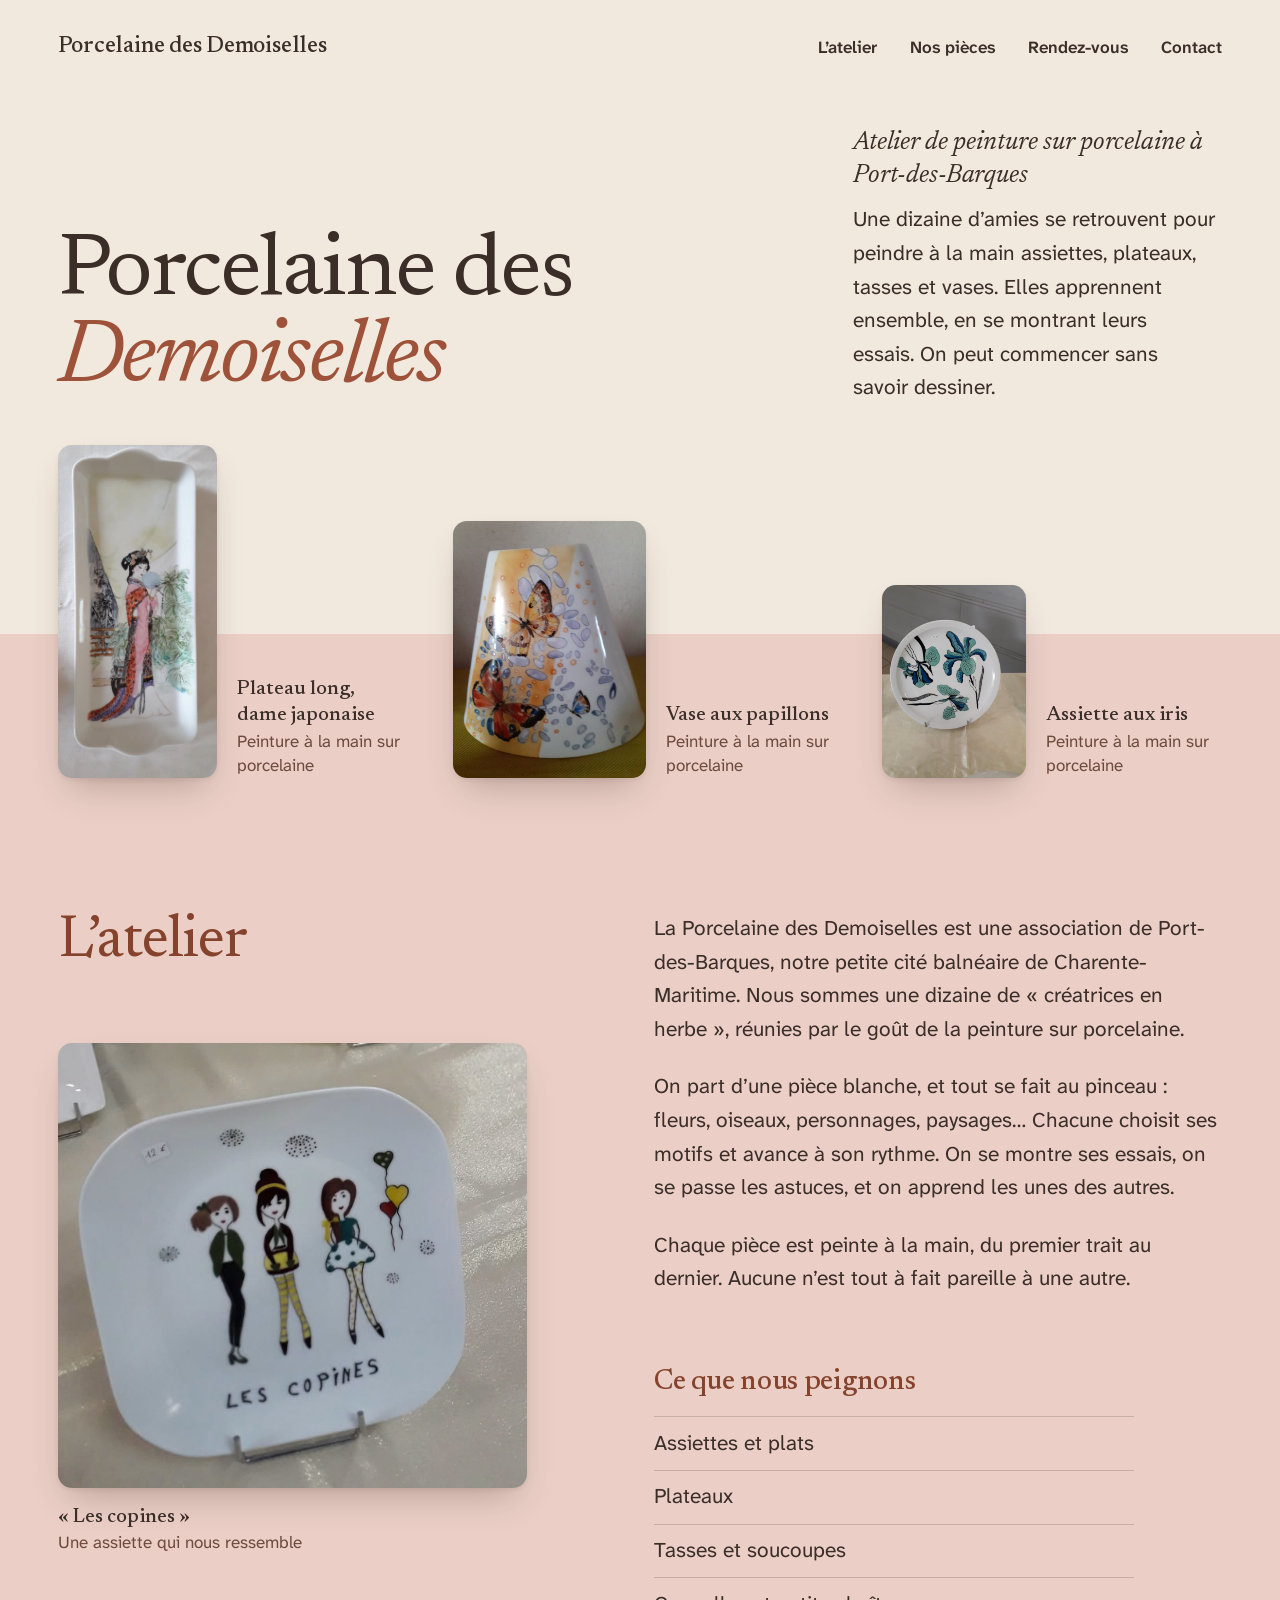
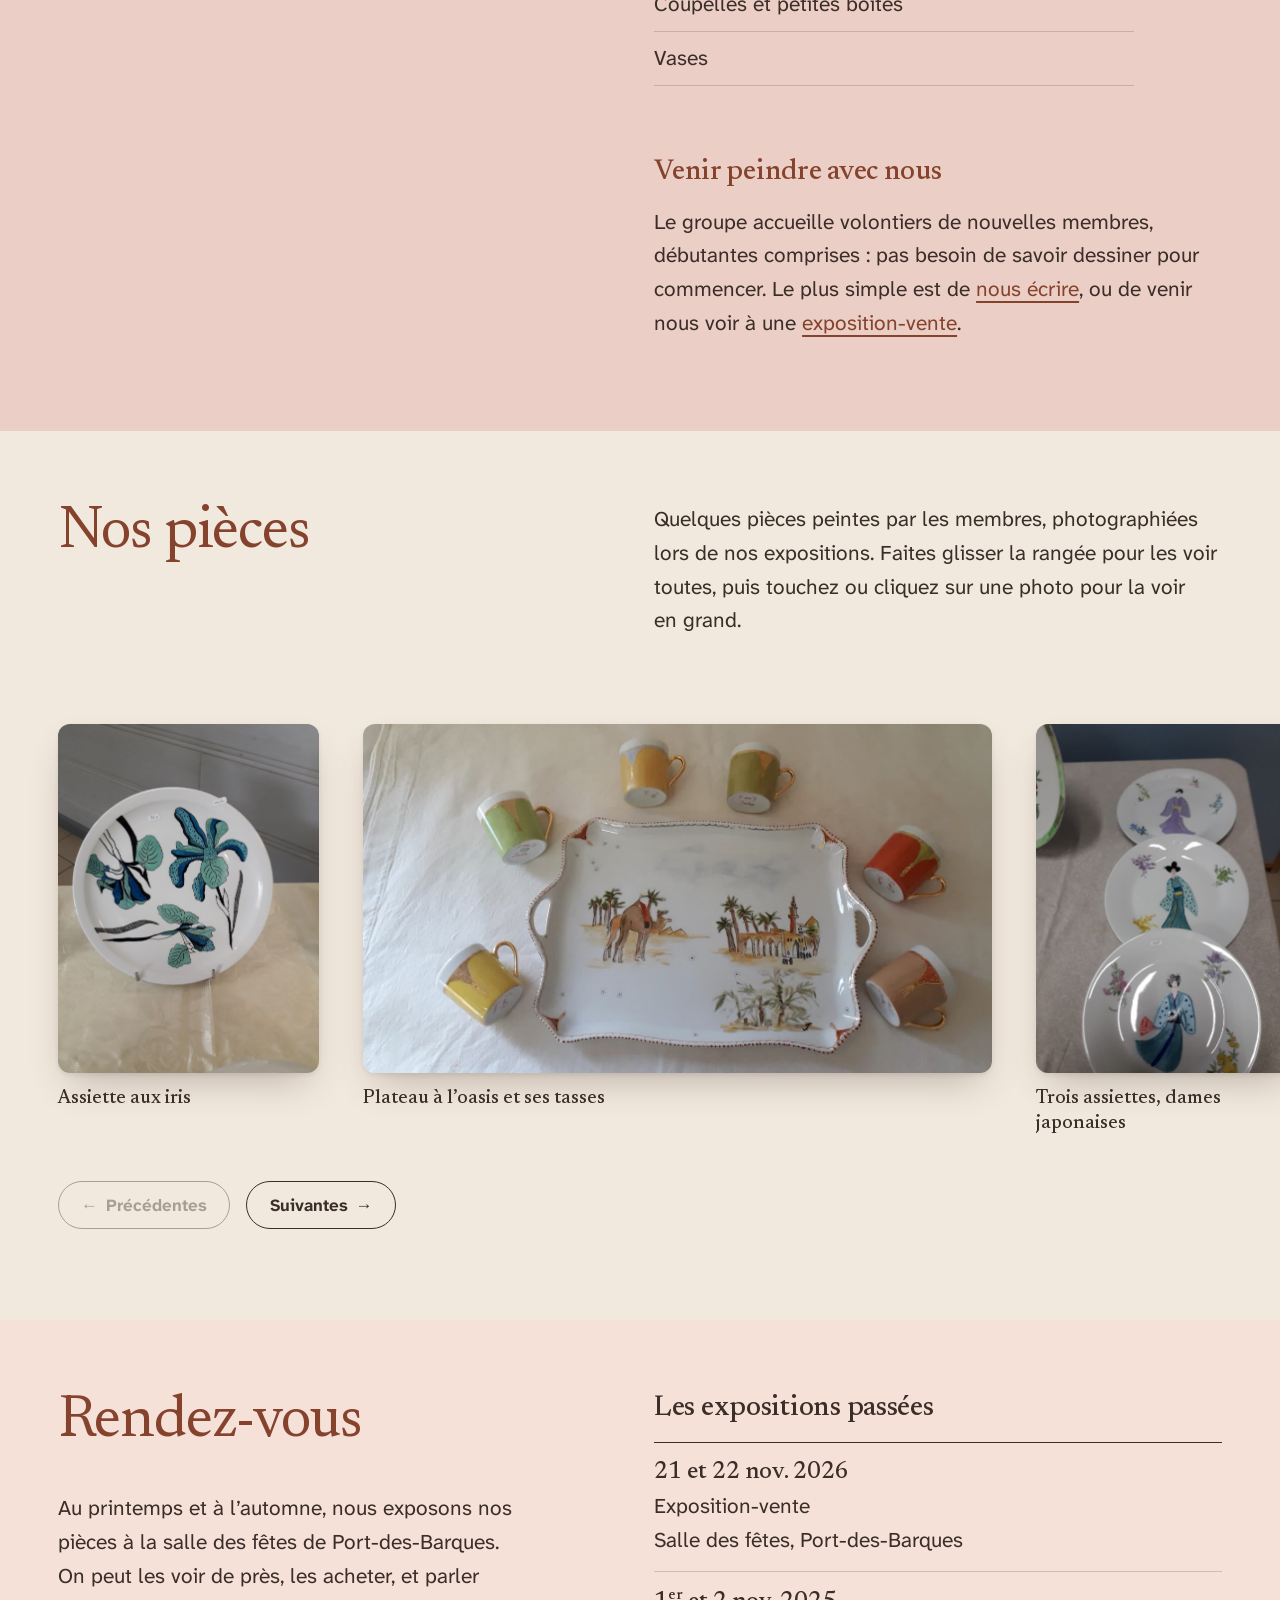
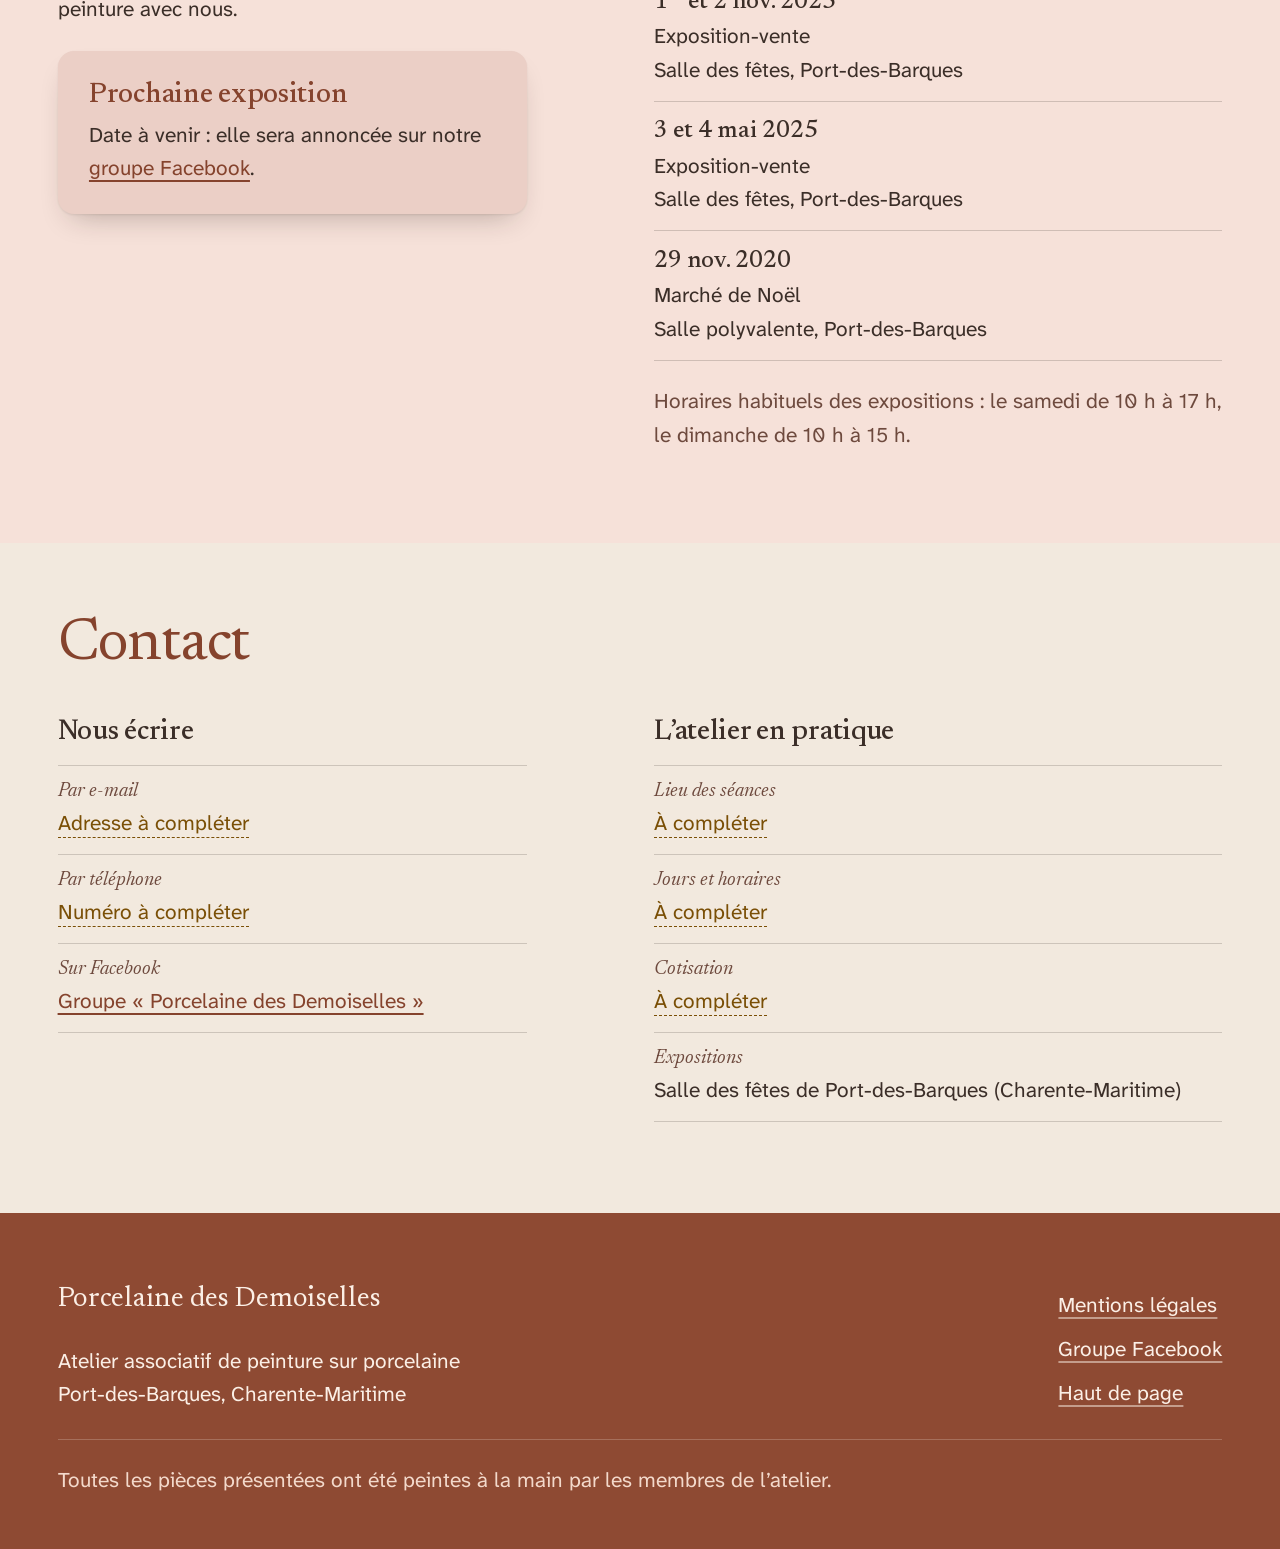
==== commit 164afae5: "Galerie en rangée qui défile Les 16 pièces ne s'empilent plus en grille : elles sont posées sur une " ====
--- a/index.html
+++ b/index.html
@@ -118,11 +118,12 @@
         <div class="partie__grille">
           <h2 class="partie__titre" id="titre-galerie">Nos pièces</h2>
           <div class="partie__corps">
-            <p class="partie__intro">Quelques pièces peintes par les membres, photographiées lors de nos expositions. Touchez ou cliquez sur une photo pour la voir en grand.</p>
+            <p class="partie__intro">Quelques pièces peintes par les membres, photographiées lors de nos expositions. Faites glisser la rangée pour les voir toutes, puis touchez ou cliquez sur une photo pour la voir en grand.</p>
           </div>
         </div>
 
-        <div class="galerie">
+        <!-- La rangée de pièces : elle défile de côté (doigt, souris, clavier ou boutons dessous) -->
+        <div class="galerie" id="galerie-rangee" role="region" aria-label="Nos pièces, à faire défiler" tabindex="0">
           <figure class="galerie__item">
             <a class="galerie__lien" href="./images/galerie/assiette-iris.jpg">
               <img src="./images/galerie/assiette-iris.jpg" width="1050" height="1400" loading="lazy"
@@ -250,6 +251,12 @@
             </a>
             <figcaption>Assiette à l’oiseau d’eau</figcaption>
           </figure>
+        </div>
+
+        <!-- Boutons pour faire défiler la rangée (affichés seulement avec JavaScript) -->
+        <div class="galerie__commandes">
+          <button class="bouton galerie__fleche" type="button" data-sens="-1" aria-controls="galerie-rangee" aria-label="Pièces précédentes"><span aria-hidden="true">←</span> Précédentes</button>
+          <button class="bouton galerie__fleche" type="button" data-sens="1" aria-controls="galerie-rangee" aria-label="Pièces suivantes">Suivantes <span aria-hidden="true">→</span></button>
         </div>
       </div>
     </section>
--- a/css/galerie.css
+++ b/css/galerie.css
@@ -2,55 +2,38 @@
    galerie.css — la table des pièces et la visionneuse (photo agrandie)
    ========================================================= */
 
-/* Les pièces gardent leurs proportions (rien n'est rogné)
-   et chaque rangée est centrée sur une même ligne.
-   2 colonnes sur téléphone, 3 sur tablette, 4 sur grand écran. */
+/* Toutes les pièces sont posées sur une même ligne, comme sur la table
+   de l'exposition, et la rangée défile de côté : au doigt, à la souris,
+   avec les flèches du clavier ou avec les boutons dessous.
+   Les photos gardent leurs proportions (rien n'est rogné).
+   --h est la hauteur réservée aux photos. */
 .galerie {
+  --h: clamp(15rem, 9rem + 16vw, 24rem);
+  display: flex;
+  align-items: flex-start;
+  gap: clamp(1.5rem, 0.75rem + 2.5vw, 3rem);
+  margin-top: var(--espace-5);
+  /* La rangée va jusqu'au bord de l'écran ; la première pièce reste alignée sur le titre */
+  margin-inline: calc(-1 * var(--marge));
+  padding: 1rem var(--marge) 1.25rem;
+  scroll-padding-inline: var(--marge);
+  overflow-x: auto;
+  overscroll-behavior-x: contain;
+  scroll-snap-type: x mandatory;
+  scrollbar-width: thin;
+  scrollbar-color: color-mix(in srgb, var(--encre-douce) 55%, transparent) transparent;
+}
+
+.galerie:focus-visible {
+  outline-offset: -3px;
+}
+
+/* Chaque pièce : la photo debout en bas de sa place, la légende dessous */
+.galerie__item {
   display: grid;
-  grid-template-columns: repeat(2, minmax(0, 1fr));
-  gap: clamp(2.5rem, 1.5rem + 3vw, 4.5rem) clamp(1rem, 0.25rem + 2.5vw, 3rem);
-  align-items: end;
-  margin-top: var(--espace-5);
-}
-
-/* Une pièce seule sur la dernière rangée se place au milieu */
-.galerie__item:last-child:nth-child(2n + 1) {
-  grid-column: 1 / -1;
-}
-
-@media (min-width: 48rem) {
-  .galerie {
-    grid-template-columns: repeat(3, minmax(0, 1fr));
-  }
-
-  .galerie__item:last-child:nth-child(2n + 1) {
-    grid-column: auto;
-  }
-
-  .galerie__item:last-child:nth-child(3n + 1) {
-    grid-column: 1 / -1;
-  }
-}
-
-@media (min-width: 72rem) {
-  .galerie {
-    grid-template-columns: repeat(4, minmax(0, 1fr));
-  }
-
-  .galerie__item:last-child:nth-child(3n + 1) {
-    grid-column: auto;
-  }
-
-  .galerie__item:last-child:nth-child(4n + 1) {
-    grid-column: 1 / -1;
-  }
-}
-
-/* Chaque pièce prend la largeur de sa photo ; sa légende passe à la ligne dessous */
-.galerie__item {
-  width: fit-content;
-  max-width: 100%;
-  margin-inline: auto;
+  grid-template-rows: var(--h) auto;
+  flex: none;
+  scroll-snap-align: start;
 }
 
 .galerie__item figcaption {
@@ -64,6 +47,8 @@
 }
 
 .galerie__lien {
+  align-self: end;
+  justify-self: start;
   display: block;
   border-radius: 12px;
   cursor: zoom-in;
@@ -71,10 +56,36 @@
 
 .galerie__lien img {
   width: auto;
-  max-height: min(26rem, 70vh);
+  height: auto;
+  max-height: var(--h);
+  max-width: min(78vw, 40rem);
   border-radius: 12px;
   box-shadow: var(--ombre);
   transition: transform 360ms var(--douceur), box-shadow 360ms var(--douceur);
+}
+
+/* Les boutons « Précédentes » et « Suivantes » (seulement avec JavaScript) */
+.galerie__commandes {
+  display: none;
+  gap: var(--espace-2);
+  margin-top: var(--espace-3);
+}
+
+.js .galerie__commandes {
+  display: flex;
+}
+
+.galerie__fleche {
+  gap: 0.5rem;
+}
+
+.galerie__fleche[aria-disabled="true"] {
+  opacity: 0.4;
+  cursor: default;
+}
+
+.galerie__fleche[aria-disabled="true"]:hover {
+  background: transparent;
 }
 
 /* Survol ou clavier : on soulève un peu la pièce de la table */
